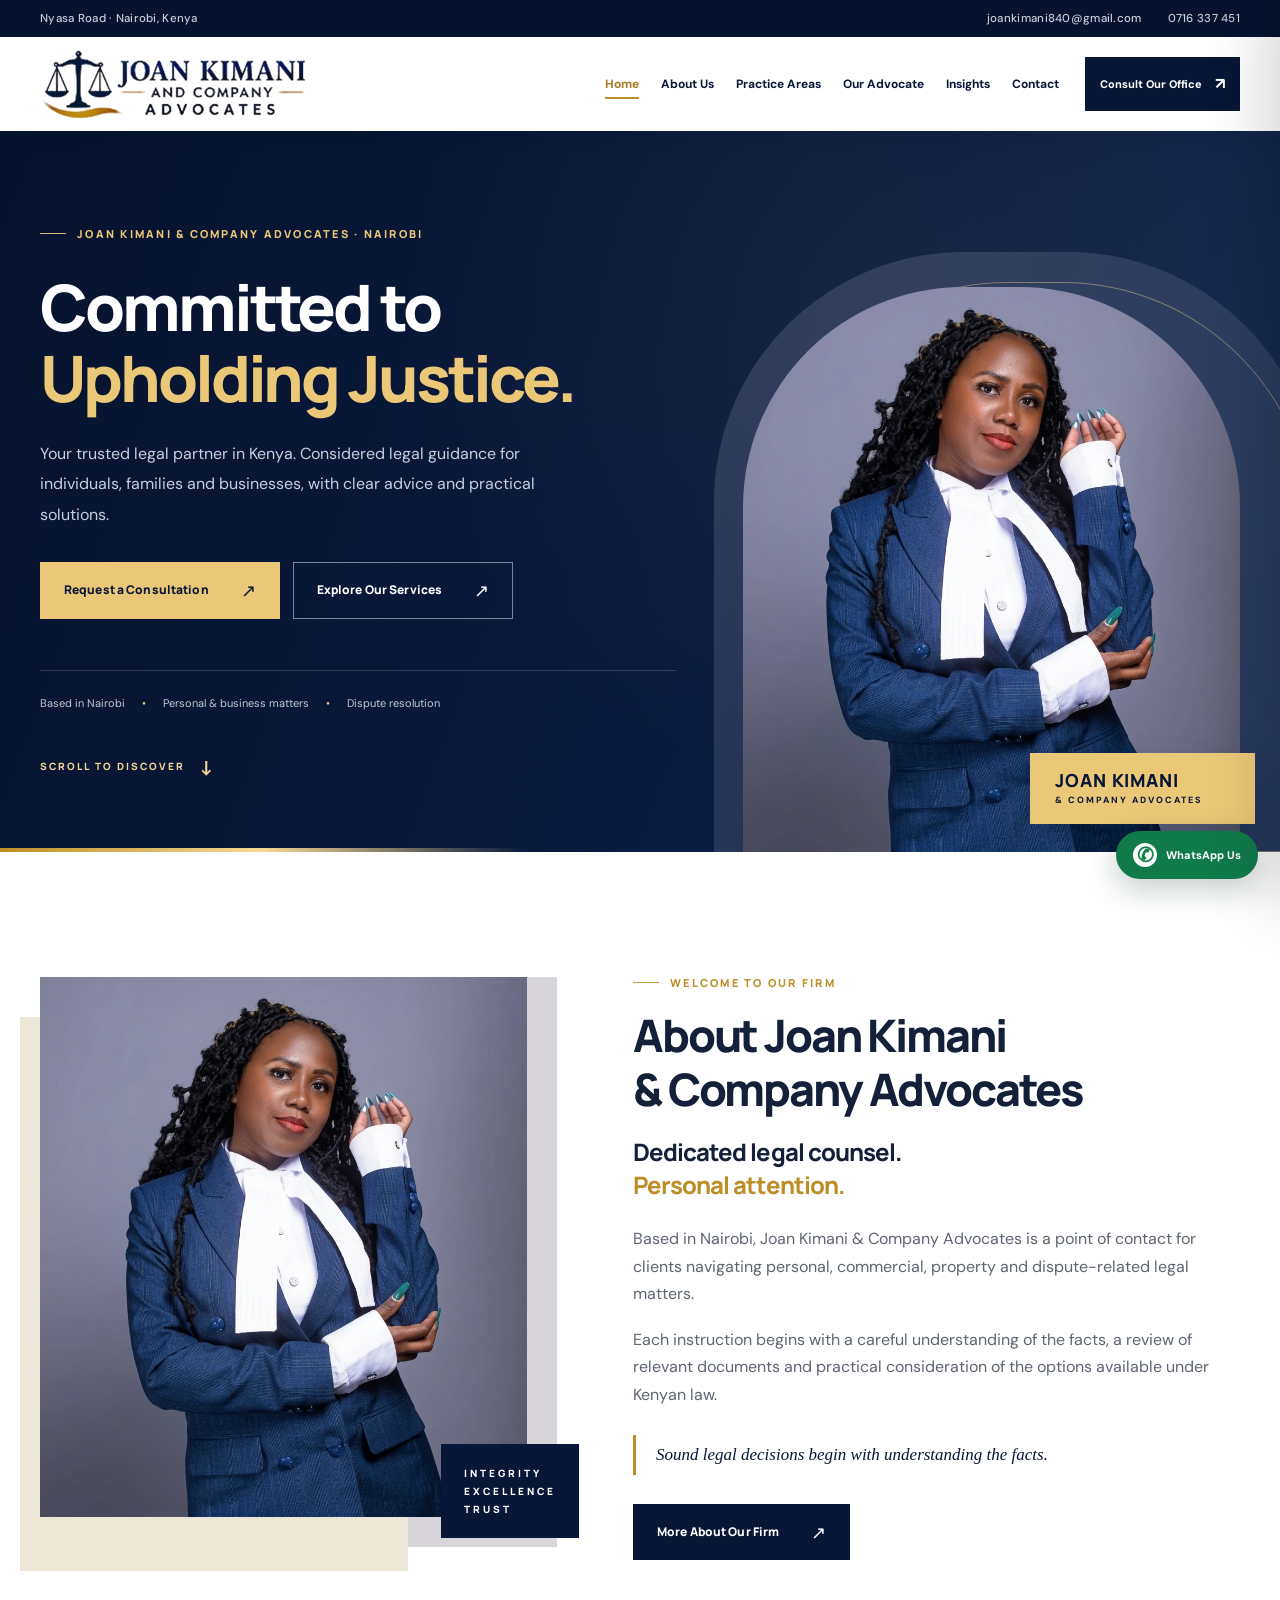
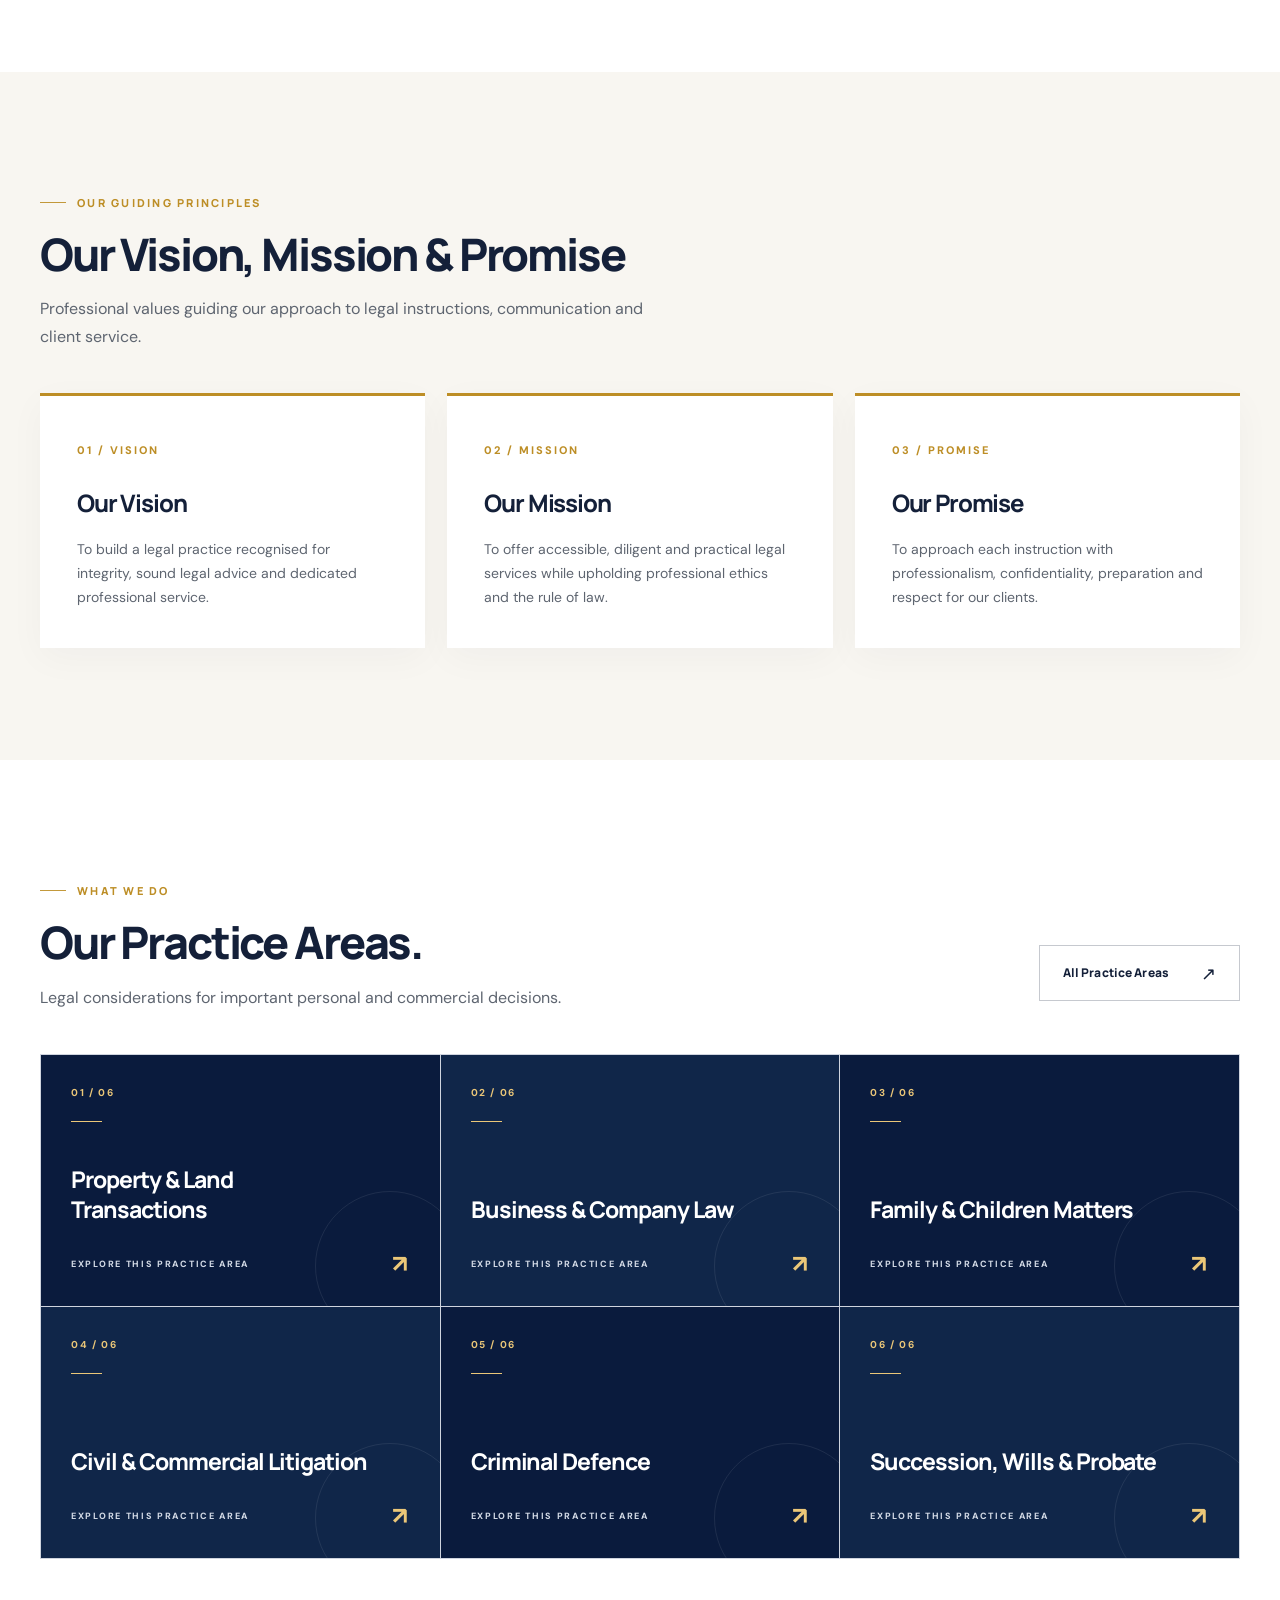
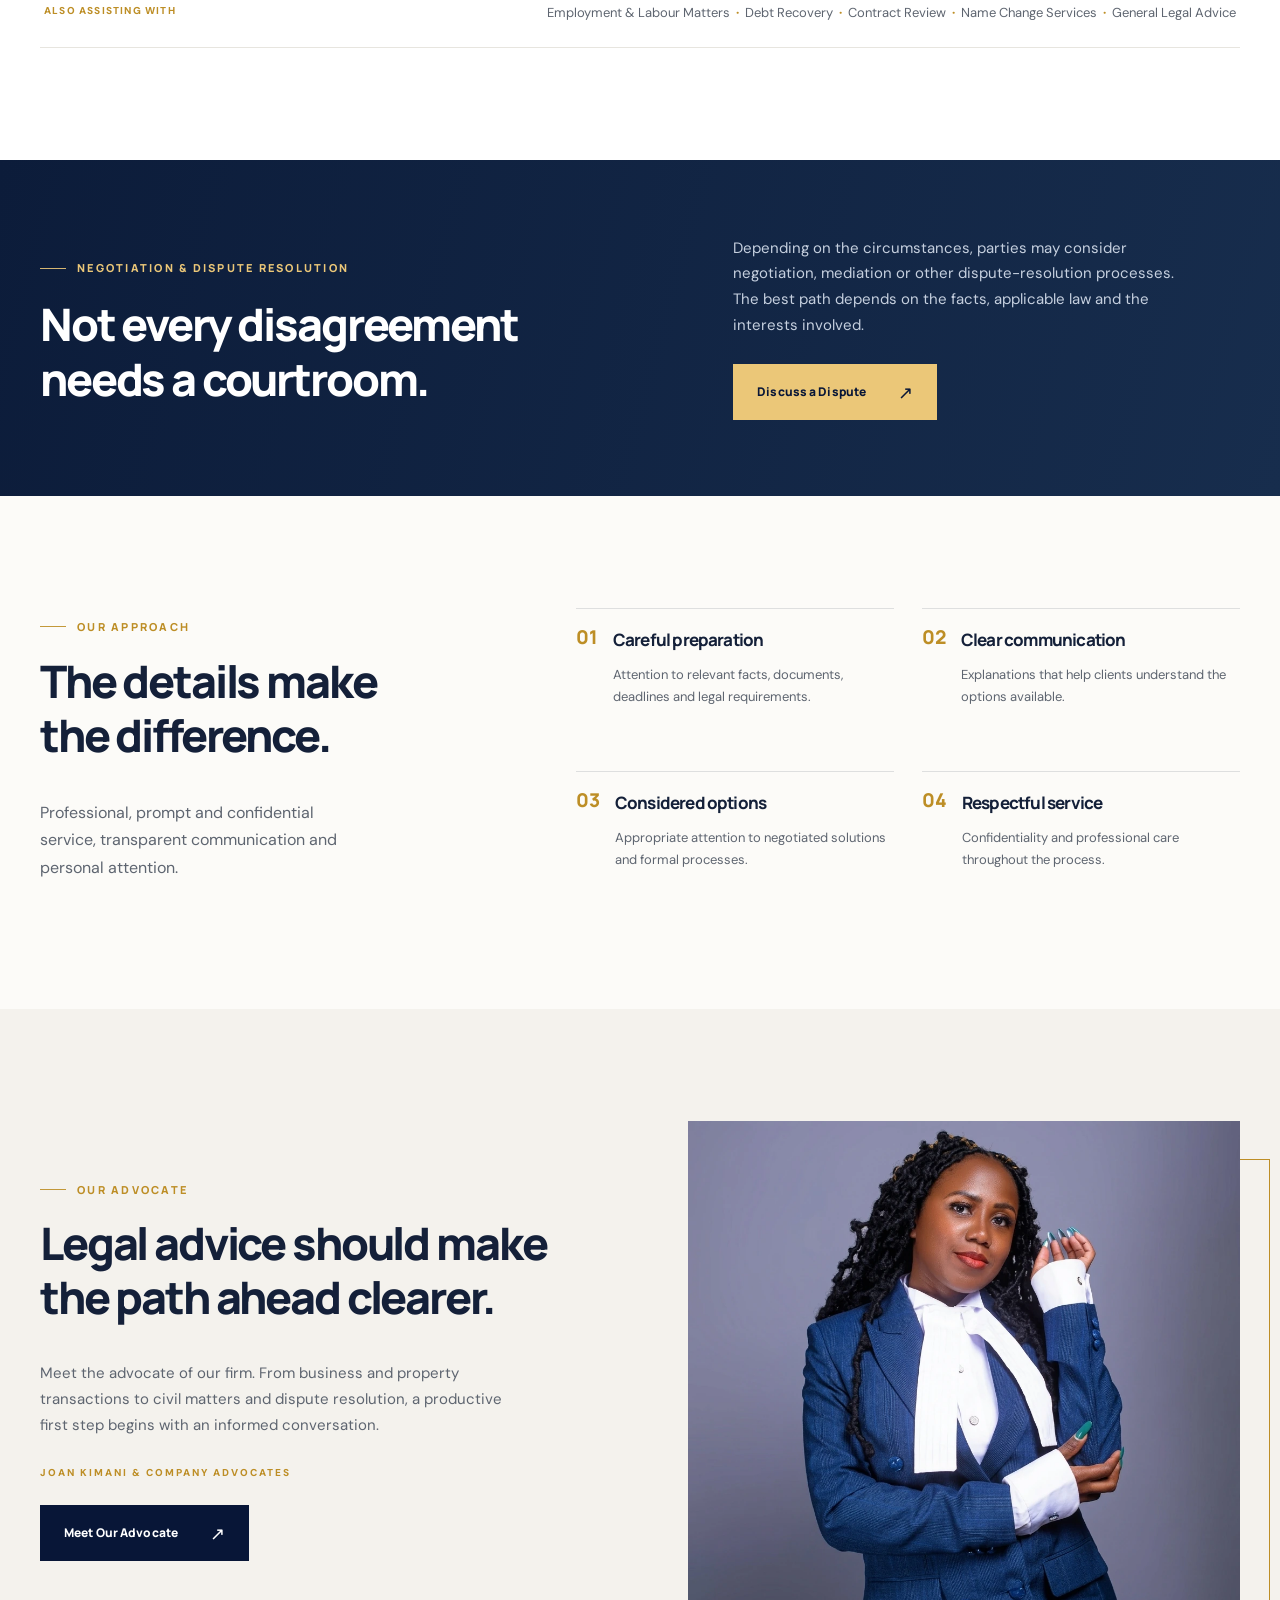
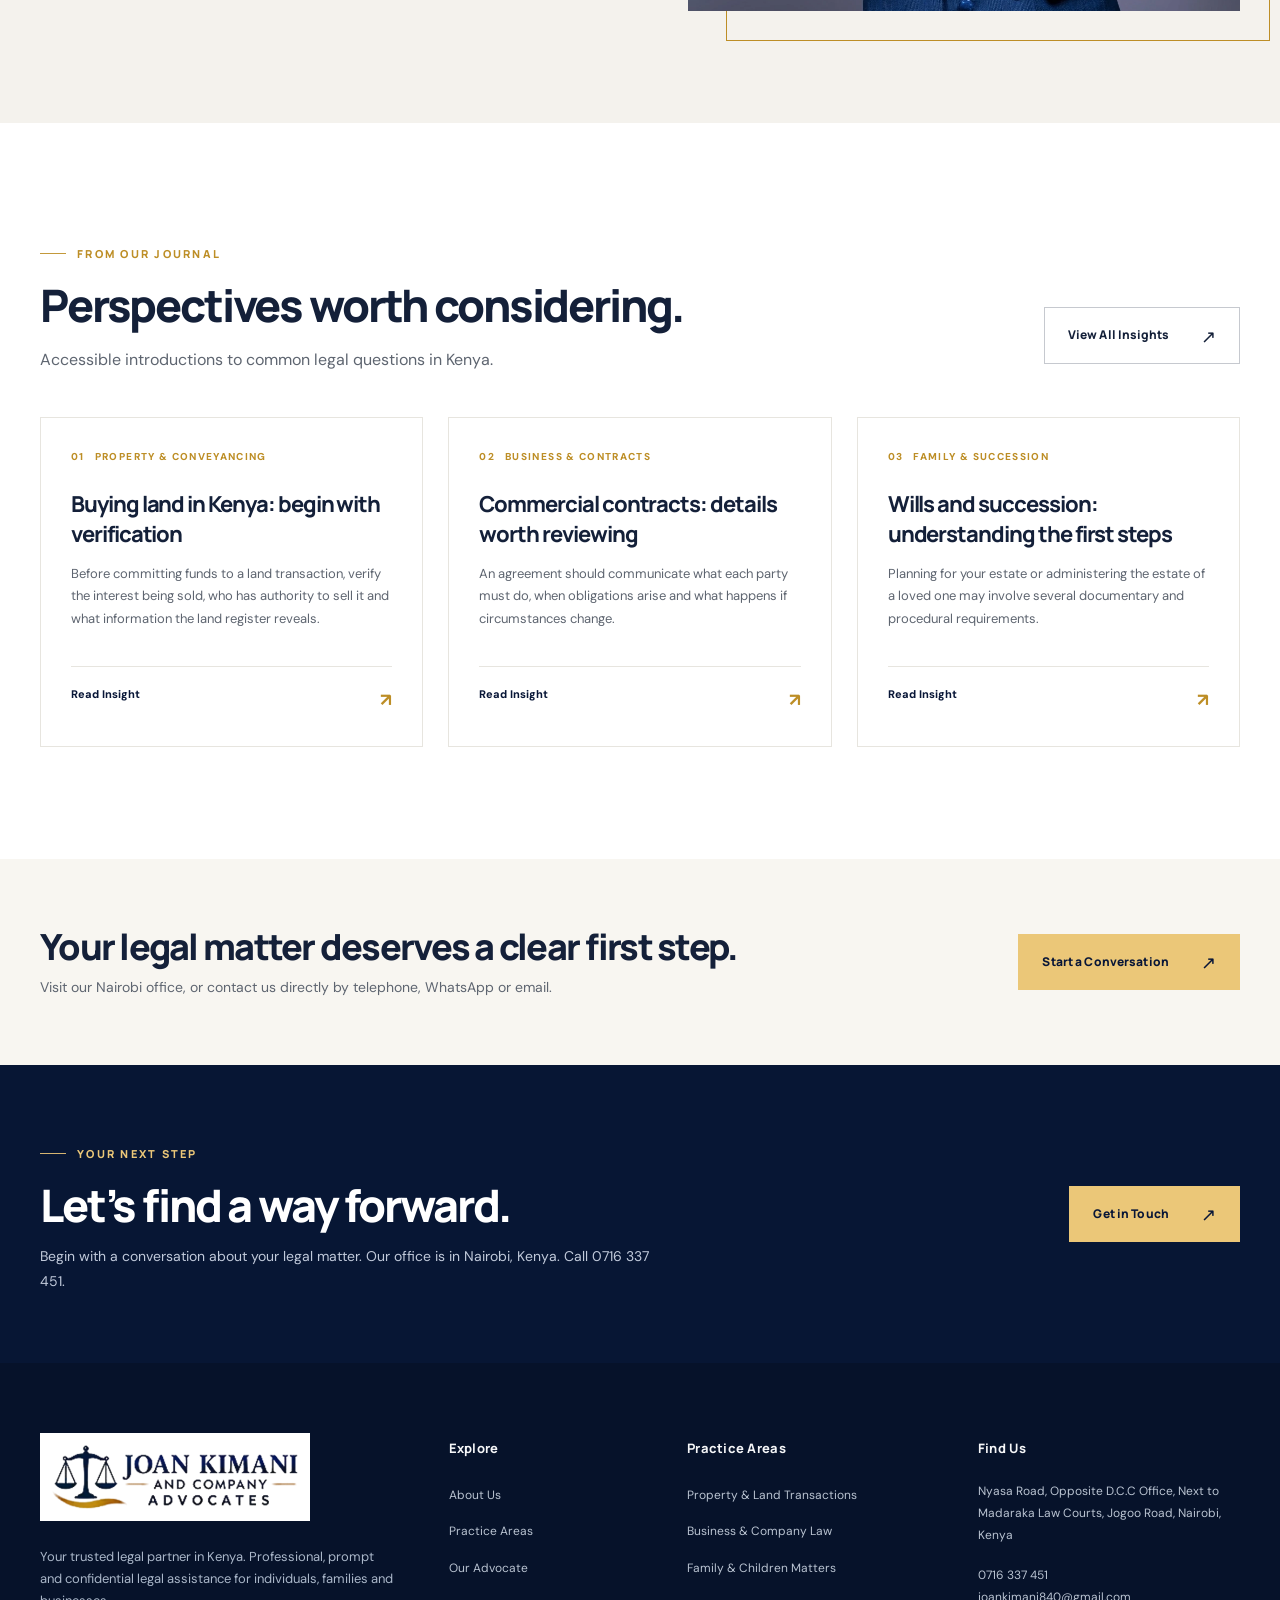
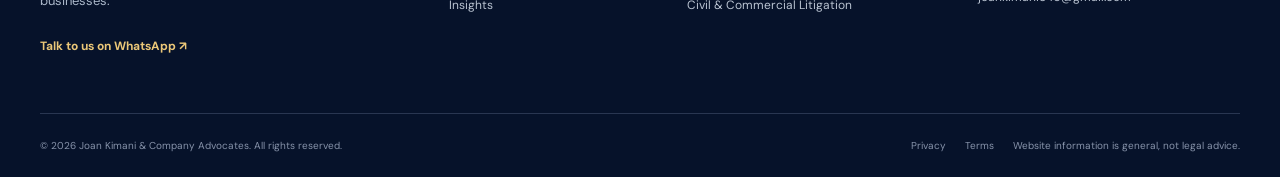
==== index.html @ 628d3c83 "Initial production deployment - Joan Kimani Advocates" ====
<!DOCTYPE html><html lang="en-KE"><head><meta charset="utf-8"><meta name="viewport" content="width=device-width,initial-scale=1"><meta name="theme-color" content="#081637"><meta name="color-scheme" content="light"><title>Joan Kimani &amp; Company Advocates | Law Firm in Nairobi, Kenya</title><meta name="description" content="Your trusted legal partner in Kenya. Property, business, family, litigation, criminal defence and succession legal services from Nairobi."><meta property="og:type" content="website"><meta property="og:title" content="Joan Kimani &amp; Company Advocates | Law Firm in Nairobi, Kenya"><meta property="og:description" content="Your trusted legal partner in Kenya. Property, business, family, litigation, criminal defence and succession legal services from Nairobi."><meta property="og:image" content="/assets/social-preview.jpg"><meta name="twitter:card" content="summary_large_image"><link rel="icon" type="image/png" href="/assets/favicon.png"><link rel="preconnect" href="https://fonts.googleapis.com"><link rel="preconnect" href="https://fonts.gstatic.com" crossorigin><link rel="stylesheet" href="/assets/site.css"><script src="/assets/site.js" defer></script><script type="application/ld+json">{"@context": "https://schema.org", "@type": "LegalService", "name": "Joan Kimani & Company Advocates", "image": "/assets/joan-kimani-logo.png", "telephone": "+254716337451", "email": "joankimani840@gmail.com", "address": {"@type": "PostalAddress", "streetAddress": "Nyasa Road, opposite D.C.C Office, next to Madaraka Law Courts, Jogoo Road", "addressLocality": "Nairobi", "addressCountry": "KE"}, "areaServed": "Kenya"}</script></head><body><a class="skip-link" href="#main-content">Skip to main content</a>
 <div class="utility-bar"><div class="container utility-inner"><span>Nyasa Road · Nairobi, Kenya</span><div class="utility-links"><a href="mailto:joankimani840@gmail.com">joankimani840@gmail.com</a><a href="tel:+254716337451">0716 337 451</a></div></div></div>
 <header class="site-header" id="site-header"><div class="container nav-wrap"><a href="/" class="brand" aria-label="Joan Kimani and Company Advocates home"><img src="/assets/joan-kimani-logo.png" alt="Joan Kimani and Company Advocates logo" width="340" height="90"></a><nav class="desktop-nav" aria-label="Main navigation"><a class="nav-link active" href="/" aria-current="page">Home</a><a class="nav-link " href="/about/" >About Us</a><a class="nav-link " href="/practice-areas/" >Practice Areas</a><a class="nav-link " href="/managing-partner/" >Our Advocate</a><a class="nav-link " href="/insights/" >Insights</a><a class="nav-link " href="/contact/" >Contact</a></nav><div class="header-actions"><a class="header-consult" href="/contact/">Consult Our Office <span aria-hidden="true">↗</span></a><button type="button" class="menu-trigger" aria-label="Open navigation menu" aria-expanded="false" aria-controls="mobile-panel" data-mobile-open><span></span><span></span><span></span></button></div></div></header>
 <div id="mobile-backdrop" class="menu-backdrop" aria-hidden="true"></div><div id="mobile-panel" class="mobile-panel" aria-label="Mobile navigation" aria-hidden="true" inert><div class="mobile-top"><strong>JOAN KIMANI & COMPANY</strong><button type="button" data-mobile-close aria-label="Close navigation menu">×</button></div><nav aria-label="Mobile links"><a href="/" class="mobile-nav-link">Home<span aria-hidden="true">↗</span></a><a href="/about/" class="mobile-nav-link">About Us<span aria-hidden="true">↗</span></a><a href="/practice-areas/" class="mobile-nav-link">Practice Areas<span aria-hidden="true">↗</span></a><a href="/managing-partner/" class="mobile-nav-link">Our Advocate<span aria-hidden="true">↗</span></a><a href="/insights/" class="mobile-nav-link">Insights<span aria-hidden="true">↗</span></a><a href="/contact/" class="mobile-nav-link">Contact<span aria-hidden="true">↗</span></a></nav><a class="btn btn-gold mobile-cta" href="/contact/"><span>Request a Consultation</span><span aria-hidden="true" class="btn-arrow">↗</span></a><div class="mobile-contact"><a href="tel:+254716337451">0716 337 451</a><a href="mailto:joankimani840@gmail.com">joankimani840@gmail.com</a></div></div><main id="main-content"><section class="hero-home"><div class="container hero-grid"><div class="hero-copy"><span class="eyebrow eyebrow-light">JOAN KIMANI & COMPANY ADVOCATES · NAIROBI</span><h1>Committed to<br><em>Upholding Justice.</em></h1><p>Your trusted legal partner in Kenya. Considered legal guidance for individuals, families and businesses, with clear advice and practical solutions.</p><div class="hero-buttons"><a class="btn btn-gold " href="/contact/"><span>Request a Consultation</span><span aria-hidden="true" class="btn-arrow">↗</span></a><a class="btn btn-light-outline " href="/practice-areas/"><span>Explore Our Services</span><span aria-hidden="true" class="btn-arrow">↗</span></a></div><div class="hero-trust"><span>Based in Nairobi</span><span>Personal & business matters</span><span>Dispute resolution</span></div><a class="scroll-cue" href="#welcome">SCROLL TO DISCOVER <span aria-hidden="true">↓</span></a></div><div class="hero-visual"><div class="hero-photo-ring"></div><img src="/assets/advocate-joan-kimani.webp" width="1024" height="1024" alt="Portrait of the advocate of Joan Kimani and Company Advocates" fetchpriority="high"><div class="hero-photo-caption"><span>JOAN KIMANI</span><small>& COMPANY ADVOCATES</small></div></div></div><div class="hero-bottom-accent"></div></section>
 <section id="welcome" class="section section-about"><div class="container about-grid"><div class="about-art"><img src="/assets/advocate-joan-kimani.webp" loading="lazy" alt="Advocate portrait in formal court attire" width="1024" height="1024"><div class="about-art-caption"><span>INTEGRITY</span><span>EXCELLENCE</span><span>TRUST</span></div></div><div class="about-text"><span class="eyebrow">WELCOME TO OUR FIRM</span><h2>About Joan Kimani<br>& Company Advocates</h2><h3>Dedicated legal counsel.<br><span>Personal attention.</span></h3><p>Based in Nairobi, Joan Kimani & Company Advocates is a point of contact for clients navigating personal, commercial, property and dispute-related legal matters.</p><p>Each instruction begins with a careful understanding of the facts, a review of relevant documents and practical consideration of the options available under Kenyan law.</p><blockquote>Sound legal decisions begin with understanding the facts.</blockquote><a class="btn btn-dark " href="/about/"><span>More About Our Firm</span><span aria-hidden="true" class="btn-arrow">↗</span></a></div></div></section>
 <section class="section section-principles"><div class="container"><div class="section-head"><div><span class="eyebrow">OUR GUIDING PRINCIPLES</span><h2>Our Vision, Mission & Promise</h2><p>Professional values guiding our approach to legal instructions, communication and client service.</p></div></div><div class="principle-grid"><article><span>01 / VISION</span><h3>Our Vision</h3><p>To build a legal practice recognised for integrity, sound legal advice and dedicated professional service.</p></article><article><span>02 / MISSION</span><h3>Our Mission</h3><p>To offer accessible, diligent and practical legal services while upholding professional ethics and the rule of law.</p></article><article><span>03 / PROMISE</span><h3>Our Promise</h3><p>To approach each instruction with professionalism, confidentiality, preparation and respect for our clients.</p></article></div></div></section>
 <section class="section section-practices"><div class="container"><div class="section-head"><div><span class="eyebrow">WHAT WE DO</span><h2>Our Practice Areas.</h2><p>Legal considerations for important personal and commercial decisions.</p></div><a class="btn btn-outline " href="/practice-areas/"><span>All Practice Areas</span><span aria-hidden="true" class="btn-arrow">↗</span></a></div><div class="practice-grid"><a href="/practice-areas/#property" class="practice-tile"><span class="tile-number">01 / 06</span><span class="tile-line"></span><h3>Property &amp; Land Transactions</h3><span class="tile-foot">EXPLORE THIS PRACTICE AREA <span aria-hidden="true">↗</span></span></a><a href="/practice-areas/#business" class="practice-tile"><span class="tile-number">02 / 06</span><span class="tile-line"></span><h3>Business &amp; Company Law</h3><span class="tile-foot">EXPLORE THIS PRACTICE AREA <span aria-hidden="true">↗</span></span></a><a href="/practice-areas/#family" class="practice-tile"><span class="tile-number">03 / 06</span><span class="tile-line"></span><h3>Family &amp; Children Matters</h3><span class="tile-foot">EXPLORE THIS PRACTICE AREA <span aria-hidden="true">↗</span></span></a><a href="/practice-areas/#litigation" class="practice-tile"><span class="tile-number">04 / 06</span><span class="tile-line"></span><h3>Civil &amp; Commercial Litigation</h3><span class="tile-foot">EXPLORE THIS PRACTICE AREA <span aria-hidden="true">↗</span></span></a><a href="/practice-areas/#criminal" class="practice-tile"><span class="tile-number">05 / 06</span><span class="tile-line"></span><h3>Criminal Defence</h3><span class="tile-foot">EXPLORE THIS PRACTICE AREA <span aria-hidden="true">↗</span></span></a><a href="/practice-areas/#succession" class="practice-tile"><span class="tile-number">06 / 06</span><span class="tile-line"></span><h3>Succession, Wills &amp; Probate</h3><span class="tile-foot">EXPLORE THIS PRACTICE AREA <span aria-hidden="true">↗</span></span></a></div><div class="more-practices"><span>ALSO ASSISTING WITH</span><p>Employment & Labour Matters <b>·</b> Debt Recovery <b>·</b> Contract Review <b>·</b> Name Change Services <b>·</b> General Legal Advice</p></div></div></section>
 <section class="negotiation-section"><div class="container negotiation-wrap"><div><span class="eyebrow eyebrow-light">NEGOTIATION & DISPUTE RESOLUTION</span><h2>Not every disagreement<br>needs a courtroom.</h2></div><div><p>Depending on the circumstances, parties may consider negotiation, mediation or other dispute-resolution processes. The best path depends on the facts, applicable law and the interests involved.</p><a class="btn btn-gold " href="/contact/?area=Civil%20%26%20Commercial%20Litigation"><span>Discuss a Dispute</span><span aria-hidden="true" class="btn-arrow">↗</span></a></div></div></section>
 <section class="section approach-section"><div class="container approach-grid"><div><span class="eyebrow">OUR APPROACH</span><h2>The details make<br>the difference.</h2><p>Professional, prompt and confidential service, transparent communication and personal attention.</p></div><div class="approach-list"><article class="approach-item"><div class="approach-num">01</div><div><h3>Careful preparation</h3><p>Attention to relevant facts, documents, deadlines and legal requirements.</p></div></article><article class="approach-item"><div class="approach-num">02</div><div><h3>Clear communication</h3><p>Explanations that help clients understand the options available.</p></div></article><article class="approach-item"><div class="approach-num">03</div><div><h3>Considered options</h3><p>Appropriate attention to negotiated solutions and formal processes.</p></div></article><article class="approach-item"><div class="approach-num">04</div><div><h3>Respectful service</h3><p>Confidentiality and professional care throughout the process.</p></div></article></div></div></section>
 <section class="section advocate-feature"><div class="container advocate-feature-grid"><div class="advocate-feature-content"><span class="eyebrow">OUR ADVOCATE</span><h2>Legal advice should make the path ahead clearer.</h2><p>Meet the advocate of our firm. From business and property transactions to civil matters and dispute resolution, a productive first step begins with an informed conversation.</p><span class="advocate-name">JOAN KIMANI & COMPANY ADVOCATES</span><a class="btn btn-dark " href="/managing-partner/"><span>Meet Our Advocate</span><span aria-hidden="true" class="btn-arrow">↗</span></a></div><div class="advocate-feature-photo"><img src="/assets/advocate-joan-kimani.webp" loading="lazy" width="1024" height="1024" alt="Portrait of an advocate at Joan Kimani and Company Advocates"></div></div></section>
 <section class="section insight-preview"><div class="container"><div class="section-head"><div><span class="eyebrow">FROM OUR JOURNAL</span><h2>Perspectives worth considering.</h2><p>Accessible introductions to common legal questions in Kenya.</p></div><a class="btn btn-outline " href="/insights/"><span>View All Insights</span><span aria-hidden="true" class="btn-arrow">↗</span></a></div><div class="insight-grid"><a class="insight-card" href="/insights/#article-1"><span class="small-caps">01 &nbsp; PROPERTY & CONVEYANCING</span><h3>Buying land in Kenya: begin with verification</h3><p>Before committing funds to a land transaction, verify the interest being sold, who has authority to sell it and what information the land register reveals.</p><span class="read-more">Read Insight <span>↗</span></span></a><a class="insight-card" href="/insights/#article-2"><span class="small-caps">02 &nbsp; BUSINESS & CONTRACTS</span><h3>Commercial contracts: details worth reviewing</h3><p>An agreement should communicate what each party must do, when obligations arise and what happens if circumstances change.</p><span class="read-more">Read Insight <span>↗</span></span></a><a class="insight-card" href="/insights/#article-3"><span class="small-caps">03 &nbsp; FAMILY & SUCCESSION</span><h3>Wills and succession: understanding the first steps</h3><p>Planning for your estate or administering the estate of a loved one may involve several documentary and procedural requirements.</p><span class="read-more">Read Insight <span>↗</span></span></a></div></div></section>
 <section class="closing-strip"><div class="container closing-content"><div><h2>Your legal matter deserves a clear first step.</h2><p>Visit our Nairobi office, or contact us directly by telephone, WhatsApp or email.</p></div><a class="btn btn-gold " href="/contact/"><span>Start a Conversation</span><span aria-hidden="true" class="btn-arrow">↗</span></a></div></section></main><section class="prefooter"><div class="container prefooter-wrap"><div><span class="eyebrow eyebrow-light">YOUR NEXT STEP</span><h2>Let’s find a way forward.</h2><p>Begin with a conversation about your legal matter. Our office is in Nairobi, Kenya. Call 0716 337 451.</p></div><a class="btn btn-gold " href="/contact/"><span>Get in Touch</span><span aria-hidden="true" class="btn-arrow">↗</span></a></div></section>
 <footer class="site-footer"><div class="container"><div class="footer-main"><div class="footer-about"><a href="/" class="footer-brand" aria-label="Go to homepage"><img src="/assets/joan-kimani-logo.png" width="270" height="74" alt="Joan Kimani and Company Advocates"></a><p>Your trusted legal partner in Kenya. Professional, prompt and confidential legal assistance for individuals, families and businesses.</p><a class="footer-whatsapp" href="https://wa.me/254716337451?text=Hello%20Joan%20Kimani%20%26%20Company%20Advocates%2C%20I%20would%20like%20to%20enquire%20about%20legal%20services." target="_blank" rel="noopener noreferrer">Talk to us on WhatsApp ↗</a></div><div><h3>Explore</h3><ul><li><a href="/about/">About Us</a></li><li><a href="/practice-areas/">Practice Areas</a></li><li><a href="/managing-partner/">Our Advocate</a></li><li><a href="/insights/">Insights</a></li></ul></div><div><h3>Practice Areas</h3><ul><li><a href="/practice-areas/#property">Property &amp; Land Transactions</a></li><li><a href="/practice-areas/#business">Business &amp; Company Law</a></li><li><a href="/practice-areas/#family">Family &amp; Children Matters</a></li><li><a href="/practice-areas/#litigation">Civil &amp; Commercial Litigation</a></li></ul></div><div class="footer-find"><h3>Find Us</h3><address>Nyasa Road, Opposite D.C.C Office, Next to Madaraka Law Courts, Jogoo Road, Nairobi, Kenya</address><a href="tel:+254716337451">0716 337 451</a><a href="mailto:joankimani840@gmail.com">joankimani840@gmail.com</a></div></div><div class="footer-bottom"><p>© 2026 Joan Kimani &amp; Company Advocates. All rights reserved.</p><div><a href="/privacy/">Privacy</a><a href="/terms/">Terms</a><span>Website information is general, not legal advice.</span></div></div></div></footer>
 <a class="floating-wa" href="https://wa.me/254716337451?text=Hello%20Joan%20Kimani%20%26%20Company%20Advocates%2C%20I%20would%20like%20to%20enquire%20about%20legal%20services." target="_blank" rel="noopener noreferrer" aria-label="WhatsApp Joan Kimani and Company Advocates"><span class="whatsapp-mark" aria-hidden="true">✆</span><span>WhatsApp Us</span></a></body></html>
---- assets/site.css ----
@import url('https://fonts.googleapis.com/css2?family=DM+Sans:wght@400;500;600;700&family=Manrope:wght@400;500;600;700;800&display=swap');
:root{--navy:#081637;--navy2:#0d2343;--blue:#091969;--royal:#1726a2;--gold:#bd8e26;--gold-light:#ebc778;--gold-tint:#f4e9c9;--ink:#142039;--body:#5e6570;--muted:#7d8799;--cream:#f8f6f1;--off:#fcfbf8;--line:#e7e5df;--white:#fff;--serif:'Manrope',Arial,sans-serif;--sans:'DM Sans',Arial,sans-serif;--display:'Manrope',Arial,sans-serif;--shadow:0 25px 80px rgba(9,21,54,.09)}
*,*:before,*:after{box-sizing:border-box}html{scroll-behavior:smooth;scroll-padding-top:110px}body{margin:0;font-family:var(--sans);color:var(--ink);background:#fff;line-height:1.72;-webkit-font-smoothing:antialiased}body.nav-open{overflow:hidden}img{max-width:100%;display:block}a{color:inherit;text-decoration:none}button,input,select,textarea{font:inherit}button{cursor:pointer}a,button,input,textarea,select{-webkit-tap-highlight-color:transparent}::selection{background:#e9c777;color:#091637}:focus-visible{outline:3px solid #d7a43d;outline-offset:4px}.container{width:min(calc(100% - 72px),1200px);margin-inline:auto}.wide-container{width:min(calc(100% - 72px),1340px);margin-inline:auto}.skip-link{position:absolute;top:-80px;left:12px;z-index:9999;background:var(--navy);padding:12px 20px;color:#fff}.skip-link:focus{top:12px}.eyebrow{display:inline-flex;align-items:center;gap:11px;color:var(--gold);font-family:var(--display);font-size:11px;font-weight:800;letter-spacing:2.25px;text-transform:uppercase;line-height:1.6}.eyebrow:before{content:"";width:26px;height:1px;background:currentColor;opacity:.9}.eyebrow-light{color:var(--gold-light)}h1,h2,h3,h4,p{margin-top:0}h1,h2,h3{font-family:var(--display);letter-spacing:-.048em}h1{font-weight:800;line-height:1.12}h2{font-size:clamp(32px,3.5vw,51px);font-weight:800;line-height:1.2}h3{font-weight:750}p{color:var(--body)}.section{padding:112px 0}.btn{display:inline-flex;align-items:center;justify-content:space-between;gap:32px;padding:17px 23px;min-height:53px;font-size:12px;font-family:var(--display);font-weight:800;letter-spacing:.01em;border:1px solid transparent;transition:background .2s,color .2s,border-color .2s,transform .2s;white-space:nowrap}.btn:hover{transform:translateY(-2px)}.btn-arrow{font-size:18px;font-weight:500;line-height:1}.btn-dark{background:var(--navy);color:#fff}.btn-dark:hover{background:var(--blue)}.btn-gold{background:var(--gold-light);color:var(--navy)}.btn-gold:hover{background:#f8dc9b}.btn-outline{border-color:#c6c9cf;background:transparent;color:var(--ink)}.btn-outline:hover{background:var(--navy);color:#fff;border-color:var(--navy)}.btn-light-outline{border-color:#7e8598;color:white;background:transparent}.btn-light-outline:hover{border-color:var(--gold-light);background:rgba(255,255,255,.08)}.section-head{display:flex;align-items:end;justify-content:space-between;gap:35px;margin-bottom:43px}.section-head h2{margin:15px 0 15px}.section-head p{max-width:625px;font-size:16px;margin-bottom:0}.section-head .btn{margin-bottom:10px}
/* The reference website's fine navy top bar and cream/white main navigation */
.utility-bar{background:#07132e;color:#c7ccd6;font-size:11.5px;font-weight:500;letter-spacing:.025em}.utility-inner{display:flex;align-items:center;justify-content:space-between;gap:20px;min-height:37px}.utility-links{display:flex;gap:26px;align-items:center}.utility-links a:hover{color:var(--gold-light)}.site-header{position:sticky;top:0;z-index:100;background:#fff;box-shadow:0 2px 18px rgba(12,21,40,.075)}.nav-wrap{min-height:94px;display:flex;align-items:center;justify-content:space-between;gap:26px}.brand{width:268px;flex:0 0 268px;display:flex;align-items:center}.brand img{width:100%;height:auto;max-height:77px;object-fit:contain}.desktop-nav{display:flex;align-items:center;gap:22px;margin-left:auto}.nav-link{color:var(--navy);font-size:12px;font-weight:700;line-height:1.5;white-space:nowrap;position:relative;padding:8px 0}.nav-link:after{content:"";position:absolute;left:0;right:100%;height:2px;bottom:2px;background:var(--gold);transition:right .2s}.nav-link:hover:after,.nav-link.active:after{right:0}.nav-link.active{color:#a77b24}.header-actions{display:flex;align-items:center}.header-consult{background:var(--navy);color:white;display:flex;gap:13px;align-items:center;padding:13px 15px;font-size:11px;font-weight:800;white-space:nowrap;transition:background .2s}.header-consult:hover{background:var(--blue)}.header-consult span{font-size:16px}.menu-trigger{display:none;background:none;border:0;padding:12px;flex-direction:column;justify-content:center;gap:5px;width:46px;height:46px}.menu-trigger span{width:23px;height:2px;background:var(--navy);display:block}.menu-backdrop{position:fixed;inset:0;background:rgba(0,0,0,.56);z-index:180;opacity:0;visibility:hidden;transition:opacity .25s,visibility .25s}.menu-backdrop.visible{opacity:1;visibility:visible}.mobile-panel{position:fixed;z-index:190;right:0;top:0;bottom:0;width:min(380px,88vw);background:#fff;transform:translateX(102%);transition:transform .28s ease;padding:29px 29px 34px;overflow-y:auto;box-shadow:-20px 0 60px rgba(0,0,0,.18)}.mobile-panel.open{transform:translateX(0)}.mobile-top{display:flex;justify-content:space-between;align-items:start;gap:14px;font-size:12px;line-height:1.6;letter-spacing:.07em;color:var(--navy);margin-bottom:28px}.mobile-top button{font-size:31px;border:0;background:none;line-height:1;padding:0 5px}.mobile-panel nav{display:flex;flex-direction:column}.mobile-nav-link{padding:12px 3px;border-bottom:1px solid var(--line);font:700 20px/1.5 var(--display);display:flex;justify-content:space-between;gap:20px}.mobile-nav-link span{color:var(--gold)}.mobile-cta{width:100%;margin-top:25px}.mobile-contact{display:flex;flex-direction:column;gap:5px;font-size:13px;margin-top:30px;overflow-wrap:anywhere}
/* HOME HERO */
.hero-home{position:relative;background:linear-gradient(110deg,#07132d 0%,#0a1b41 62%,#172c54 100%);color:white;overflow:hidden}.hero-home:before{content:"";position:absolute;inset:0;pointer-events:none;background:radial-gradient(circle at 70% 25%,rgba(230,194,119,.06),transparent 48%)}.hero-grid{display:grid;grid-template-columns:53% 47%;align-items:center;min-height:690px;gap:0;position:relative}.hero-copy{position:relative;z-index:2;padding:84px 0 68px}.hero-copy h1{font-size:clamp(48px,5.0vw,77px);max-width:700px;margin:28px -45px 25px 0}.hero-copy h1 em{font-style:normal;color:var(--gold-light)}.hero-copy>p{font-size:16px;line-height:1.9;color:#c7cfdf;max-width:555px;margin-bottom:32px}.hero-buttons{display:flex;gap:13px;flex-wrap:wrap}.hero-trust{display:flex;gap:17px;flex-wrap:wrap;margin-top:51px;padding-top:23px;border-top:1px solid rgba(255,255,255,.16);color:#c1c9d9;font-size:11px}.hero-trust span:not(:last-child):after{content:"•";color:var(--gold-light);margin-left:17px}.scroll-cue{display:inline-flex;align-items:center;gap:14px;margin-top:37px;font-family:var(--display);font-size:10px;letter-spacing:2px;font-weight:800;color:#f2d494}.scroll-cue span{font-size:20px}.hero-visual{position:relative;height:600px;align-self:end;margin-left:24px;display:flex;align-items:flex-end;justify-content:flex-end}.hero-visual:before{content:"";position:absolute;inset:30px -75px 0 55px;border:1px solid rgba(221,188,112,.53);z-index:0;border-radius:45% 45% 0 0}.hero-photo-ring{position:absolute;inset:0 -78px 0 14px;border-radius:250px 250px 0 0;background:linear-gradient(130deg,#a1a6bd,#636d8c);opacity:.22;z-index:0}.hero-visual img{position:relative;z-index:1;width:92%;height:565px;object-fit:cover;object-position:center 20%;border-radius:220px 220px 0 0;filter:saturate(.91)}.hero-photo-caption{position:absolute;z-index:3;right:-15px;bottom:28px;display:flex;flex-direction:column;align-items:flex-start;gap:1px;background:var(--gold-light);color:var(--navy);min-width:225px;padding:15px 25px;box-shadow:0 15px 35px #07132e33}.hero-photo-caption span{font:800 18px var(--display);letter-spacing:.05em}.hero-photo-caption small{font-size:9px;letter-spacing:2px;font-weight:700}.hero-bottom-accent{position:absolute;height:4px;background:linear-gradient(90deg,var(--gold),#f5d892,transparent);width:41%;left:0;bottom:0}
/* ABOUT */
.section-about{background:white}.about-grid{display:grid;grid-template-columns:minmax(0,46fr) minmax(0,54fr);align-items:center;gap:76px}.about-art{position:relative;max-height:585px;min-height:525px;background:#d9d6db;padding:0 30px 30px 0}.about-art img{height:540px;width:100%;object-fit:cover;object-position:center 14%;filter:saturate(.82)}.about-art:before{content:"";position:absolute;z-index:0;left:-20px;top:40px;bottom:-24px;width:75%;background:#ede7d7}.about-art img{position:relative;z-index:1}.about-art-caption{position:absolute;z-index:2;bottom:9px;right:-22px;background:var(--navy);color:white;padding:20px 23px;display:flex;flex-direction:column;letter-spacing:3px;font:800 10px/1.8 var(--display)}.about-text h2{margin:17px 0 19px}.about-text h3{font-size:24px;line-height:1.38;letter-spacing:-.04em}.about-text h3 span{color:var(--gold)}.about-text p{max-width:590px;margin-bottom:18px}.about-text blockquote{border-left:3px solid var(--gold);padding:5px 0 5px 20px;margin:27px 0 29px;color:var(--navy);font-size:17px;font-style:italic;font-family:Georgia,serif}
/* PRINCIPLES */
.section-principles{background:var(--cream)}.principle-grid{display:grid;grid-template-columns:repeat(3,1fr);gap:22px}.principle-grid article{padding:39px 37px;background:white;min-height:240px;box-shadow:0 10px 35px #08163709;border-top:3px solid var(--gold)}.principle-grid article>span,.values-grid article>span{color:var(--gold);font-size:11px;font-weight:800;letter-spacing:2px}.principle-grid h3{margin:19px 0 14px;font-size:24px}.principle-grid p{margin-bottom:0;font-size:14px}
/* PRACTICE TILES */
.section-practices{background:#fff}.practice-grid{display:grid;grid-template-columns:repeat(3,1fr);gap:1px;background:#cfd4de;border:1px solid #cfd4de}.practice-tile{min-height:251px;padding:29px 30px 30px;background:#0a1b3d;color:white;display:flex;flex-direction:column;position:relative;overflow:hidden;transition:background .2s,transform .2s}.practice-tile:nth-child(2),.practice-tile:nth-child(4),.practice-tile:nth-child(6){background:#102649}.practice-tile:hover{background:#193462;transform:translateY(-2px);z-index:1}.practice-tile:before{content:"";position:absolute;right:-25px;bottom:-35px;width:150px;height:150px;border:1px solid #ffffff15;border-radius:50%}.tile-number{color:var(--gold-light);font-size:10px;letter-spacing:1.6px;font-weight:700}.tile-line{width:31px;height:1px;background:var(--gold-light);margin:20px 0 14px}.practice-tile h3{font-size:23px;letter-spacing:-.045em;line-height:1.3;max-width:300px;margin:auto 0 27px}.tile-foot{color:#d2d9e5;font-size:9px;font-weight:800;letter-spacing:1.7px;display:flex;align-items:center;justify-content:space-between;gap:12px}.tile-foot span{color:var(--gold-light);font-size:24px;line-height:1}.more-practices{margin-top:21px;display:flex;align-items:start;justify-content:space-between;gap:22px;padding:22px 4px;border-bottom:1px solid var(--line)}.more-practices>span{flex:0 0 185px;font-size:10px;font-weight:800;letter-spacing:1.2px;color:var(--gold)}.more-practices p{font-size:13px;margin:0}.more-practices b{color:var(--gold);padding:0 3px}
/* MIDPAGE SECTIONS */
.negotiation-section{background:linear-gradient(105deg,#0c1c3a,#172d4d);padding:76px 0;position:relative;color:white}.negotiation-wrap{display:grid;grid-template-columns:1.2fr 1fr;align-items:center;gap:85px}.negotiation-wrap h2{margin:19px 0 0;line-height:1.23}.negotiation-wrap p{color:#c6d0df;font-size:15px;max-width:465px;margin-bottom:25px}.approach-section{background:var(--off)}.approach-grid{display:grid;grid-template-columns:minmax(0,42fr) minmax(0,58fr);gap:55px}.approach-grid h2{margin-top:18px}.approach-grid>div>p{max-width:330px}.approach-list{display:grid;grid-template-columns:repeat(2,1fr);gap:37px 28px}.approach-item{display:flex;align-items:start;gap:15px;padding-top:15px;border-top:1px solid #dedfdf}.approach-num{color:var(--gold);font:800 19px var(--display)}.approach-item h3{font-size:17px;margin:1px 0 9px}.approach-item p{font-size:13px;margin:0}.advocate-feature{background:#f4f2ed;overflow:hidden}.advocate-feature-grid{display:grid;grid-template-columns:1fr 1fr;gap:95px;align-items:center}.advocate-feature-content h2{max-width:620px;margin-top:18px}.advocate-feature-content p{font-size:15px;max-width:485px}.advocate-name{display:block;color:var(--gold);font-size:10px;letter-spacing:2px;font-weight:800;margin:25px 0 24px}.advocate-feature-photo{position:relative;height:490px}.advocate-feature-photo:after{content:"";position:absolute;z-index:0;inset:38px -30px -30px 38px;border:1px solid var(--gold)}.advocate-feature-photo img{position:relative;z-index:1;object-fit:cover;object-position:center 20%;width:100%;height:100%}.insight-preview{background:white}.insight-grid{display:grid;grid-template-columns:repeat(3,1fr);gap:25px}.insight-card{padding:30px;border:1px solid var(--line);min-height:330px;display:flex;flex-direction:column;transition:box-shadow .2s,transform .2s}.insight-card:hover{box-shadow:var(--shadow);transform:translateY(-3px)}.small-caps{font-size:10px;font-weight:800;color:var(--gold);letter-spacing:1.35px}.insight-card h3{font-size:22px;line-height:1.38;margin:24px 0 13px}.insight-card p{font-size:13px;display:-webkit-box;-webkit-line-clamp:3;-webkit-box-orient:vertical;overflow:hidden}.read-more{margin-top:auto;padding-top:18px;border-top:1px solid var(--line);font-size:11px;font-weight:800;display:flex;justify-content:space-between;color:var(--navy)}.read-more span{font-size:18px;color:var(--gold)}.closing-strip{background:var(--cream);padding:66px 0}.closing-content{display:flex;align-items:center;justify-content:space-between;gap:28px}.closing-content h2{font-size:clamp(24px,2.9vw,36px);margin-bottom:7px}.closing-content p{margin:0;font-size:14px}
/* INNER PAGE TOP */
.page-hero{background:linear-gradient(112deg,#07152f,#122b50);color:white;position:relative;overflow:hidden;padding:97px 0 105px}.page-hero:before{content:"";position:absolute;border:1px solid #ffffff0d;right:-200px;top:-260px;width:680px;height:680px;border-radius:50%}.page-hero:after{content:"";position:absolute;right:6%;bottom:-250px;width:450px;height:450px;border:1px solid rgba(208,176,103,.16);border-radius:50%}.page-hero .container{position:relative;z-index:1}.page-hero h1{font-size:clamp(43px,5vw,68px);max-width:880px;margin:20px 0 23px}.page-hero p{font-size:16px;max-width:740px;color:#cdd3df;line-height:1.9;margin:0}.hero-line{display:block;margin-top:41px;width:75px;height:3px;background:var(--gold-light)}
/* ABOUT PAGE */
.editorial-grid{display:grid;grid-template-columns:1.25fr .75fr;gap:100px;align-items:center}.editorial-copy h2{margin-top:17px}.editorial-copy p{max-width:625px}.editorial-copy .btn{margin-top:15px}.office-card{background:var(--cream);padding:47px 38px;border-left:4px solid var(--gold)}.office-card h3{font-size:31px;line-height:1.2;margin:24px 0 10px}.office-card address,.location-details address,.contact-point address{font-style:normal}.office-card address{margin:25px 0;font-size:15px}.office-card a{color:var(--gold);font-size:12px;font-weight:800}.values-section{background:var(--cream)}.values-grid{display:grid;grid-template-columns:repeat(3,1fr);gap:35px}.values-grid article{border-top:2px solid var(--gold);padding-top:22px}.values-grid h3{font-size:22px;margin:18px 0 9px}.values-grid p{font-size:14px}.about-bottom-grid{display:grid;grid-template-columns:1fr 1fr;align-items:center;gap:90px}.about-bottom-grid h2{margin:15px 0}.about-bottom-grid p{max-width:520px}.about-bottom-grid img{width:100%;max-width:505px;box-shadow:0 25px 58px #08163722;border-radius:4px}.about-bottom-grid .btn{margin-top:16px}
/* PRACTICE PAGE */
.practice-intro{padding-bottom:55px}.practice-intro .section-head{margin-bottom:0}.practice-row{padding:74px 0;background:#fff;scroll-margin-top:105px}.practice-row.row-alt{background:var(--cream)}.practice-row-grid{display:grid;grid-template-columns:1fr 1fr;align-items:center;gap:80px}.area-img{height:410px;background:linear-gradient(145deg,#0c1d3c,#2c4670);position:relative;overflow:hidden}.area-img img{width:100%;height:100%;object-fit:cover;filter:saturate(.8);opacity:.92}.area-img:after{content:"";position:absolute;inset:0;background:linear-gradient(0deg,rgba(8,22,55,.38),transparent 55%)}.img-counter{position:absolute;z-index:2;bottom:20px;left:23px;color:white;font-size:11px;font-weight:800;letter-spacing:2px}.area-copy h2{margin:18px 0 17px;font-size:clamp(30px,3.3vw,47px)}.area-copy h3{font-size:17px;color:var(--gold);letter-spacing:-.025em;margin-bottom:20px}.area-copy>p{font-size:14px;max-width:520px}.area-copy ul{list-style:none;padding:0;margin:22px 0 29px}.area-copy li{border-bottom:1px solid var(--line);padding:9px 0 9px 21px;font-size:13px;position:relative}.area-copy li:before{content:"•";position:absolute;left:0;color:var(--gold)}
/* ADVOCATE PROFILE */
.profile-grid{display:grid;grid-template-columns:minmax(0,49fr) minmax(0,51fr);gap:80px;align-items:center}.profile-photo{position:relative;background:#9d9cad;max-width:510px}.profile-photo img{width:100%;height:600px;object-fit:cover;object-position:center 18%}.profile-photo-label{position:absolute;left:0;bottom:0;right:0;background:rgba(8,22,55,.93);font-size:11px;letter-spacing:1.3px;padding:17px 20px;color:white;text-align:center;font-weight:800}.profile-description h2{margin:19px 0}.profile-description p{font-size:15px}.profile-note{margin:22px 0 27px;padding:13px 18px;background:var(--cream);border-left:3px solid var(--gold);font-size:12px;line-height:1.8;color:var(--body)}
/* INSIGHTS */
.article-list{max-width:980px}.full-article{display:grid;grid-template-columns:145px 1fr;gap:55px;padding:0 0 70px;margin-bottom:70px;border-bottom:1px solid var(--line);scroll-margin-top:135px}.full-article:last-of-type{margin-bottom:25px}.article-index{font-size:11px;font-weight:800;letter-spacing:2px;color:var(--gold);padding-top:12px}.full-article h2{margin:16px 0 21px;font-size:clamp(30px,3.7vw,45px)}.full-article p{font-size:15px}.full-article ul{margin:17px 0 20px;padding-left:20px;color:var(--body);font-size:14px}.full-article li{padding:4px 0}.full-article .btn{margin-top:12px}.disclaimer{font-size:12px;border-left:2px solid var(--gold);padding-left:20px}
/* CONTACT */
.contact-grid{display:grid;grid-template-columns:.84fr 1.16fr;gap:87px;align-items:start}.contact-info h2{margin:16px 0 20px}.contact-info>p{font-size:15px;margin-bottom:32px}.contact-point{border-top:1px solid var(--line);padding:19px 0;display:flex;flex-direction:column;gap:5px}.contact-point>span{font-size:10px;color:var(--gold);letter-spacing:1.7px;font-weight:800}.contact-point>a,.contact-point address{font-size:16px;font-weight:700;line-height:1.6;overflow-wrap:anywhere}.contact-info>.btn{margin-top:24px}.contact-form-card{padding:42px 40px;background:var(--cream);box-shadow:0 14px 50px #08163710}.contact-form-card h3{font-size:32px;margin:13px 0 6px}.contact-form-card>p{font-size:13px;margin-bottom:27px}.form-grid{display:grid;grid-template-columns:repeat(2,minmax(0,1fr));gap:19px}.field{display:flex;flex-direction:column;gap:8px}.field.full,.check-label.full{grid-column:1/-1}.field label{font-size:12px;font-weight:700;color:var(--ink)}.field label span{color:var(--gold)}.field input,.field select,.field textarea{width:100%;background:#fff;border:1px solid #dfdfde;border-radius:0;padding:12px 13px;font-size:13px;color:var(--ink);outline:0;transition:border-color .15s}.field input:focus,.field select:focus,.field textarea:focus{border-color:var(--gold);box-shadow:0 0 0 2px rgba(189,142,38,.12)}.field textarea{resize:vertical;min-height:130px}.field input::placeholder,.field textarea::placeholder{color:#959aa0}.honeypot{position:absolute;left:-99999px;width:1px;height:1px;overflow:hidden}.check-label{display:flex;gap:12px;align-items:flex-start;font-size:11.5px;color:var(--body);line-height:1.6;margin-top:1px}.check-label input{margin-top:4px;accent-color:var(--navy);width:16px;height:16px;flex:0 0 16px}.check-label a{color:var(--blue);text-decoration:underline}.submit-btn{width:100%;border:0;margin-top:24px}.form-assurance{font-size:11px;color:#737984;margin-top:13px;line-height:1.6;margin-bottom:0}.map-section{background:var(--cream)}.map-section h2{margin:17px 0 10px}.map-section>div>p{margin-bottom:30px}.location-panel{display:grid;grid-template-columns:1.45fr 1fr;background:white;min-height:360px;box-shadow:var(--shadow)}.location-visual{min-height:340px;background:linear-gradient(135deg,#dfe5e7,#cad9d3)}.location-visual iframe{display:block;border:0;width:100%;height:100%;min-height:360px;filter:saturate(.65)}.location-details{padding:42px}.location-details h3{font-size:24px;margin:18px 0}.location-details address{font-size:14px;margin-bottom:14px}.location-details p{font-size:11px;margin-bottom:24px}.location-details .btn{white-space:normal}
/* LEGAL PAGES */
.prose{max-width:800px}.prose h2{margin-bottom:25px}.prose h3{font-size:21px;margin:35px 0 10px}.prose p{font-size:15px}.prose a{color:var(--blue);text-decoration:underline}
/* FOOTER */
.prefooter{background:#071634;color:white;padding:70px 0}.prefooter-wrap{display:flex;align-items:center;justify-content:space-between;gap:30px}.prefooter h2{font-size:clamp(30px,3.5vw,50px);margin:15px 0 13px}.prefooter p{color:#c1cadb;margin:0;font-size:14px;max-width:635px}.site-footer{background:#06122a;color:#f5f6f8}.footer-main{display:grid;grid-template-columns:1.35fr .7fr .9fr 1fr;gap:55px;padding:70px 0 55px}.footer-brand{display:block;background:white;padding:10px 10px;max-width:270px}.footer-brand img{width:100%;height:auto;object-fit:contain}.footer-about p{color:#aab7c9;font-size:13px;max-width:355px;margin:25px 0 18px}.footer-whatsapp{display:inline-block;color:var(--gold-light);font-weight:700;font-size:12px}.site-footer h3{font-size:13px;letter-spacing:.02em;margin:4px 0 21px}.site-footer ul{list-style:none;margin:0;padding:0;display:grid;gap:9px}.site-footer li a,.footer-find a,.footer-find address{font-size:12px;line-height:1.85;color:#b9c3d1}.site-footer li a:hover,.footer-find a:hover{color:var(--gold-light)}.footer-find{overflow-wrap:anywhere}.footer-find address{font-style:normal;margin:0 0 17px}.footer-find a{display:block}.footer-bottom{display:flex;align-items:center;justify-content:space-between;gap:25px;padding:23px 0;border-top:1px solid #293651;color:#8793aa;font-size:10px}.footer-bottom p{font-size:10px;color:#8793aa;margin:0}.footer-bottom>div{display:flex;gap:19px;align-items:center;flex-wrap:wrap}.footer-bottom a:hover{color:white}.floating-wa{position:fixed;right:22px;bottom:21px;z-index:110;padding:12px 17px;background:#107a4b;color:white;border-radius:40px;display:flex;gap:9px;align-items:center;box-shadow:0 9px 32px #092c2340;font-size:11px;font-weight:800;transition:transform .2s,background .2s}.floating-wa:hover{background:#086b42;transform:translateY(-3px)}.whatsapp-mark{display:flex;width:24px;height:24px;background:white;border-radius:50%;color:#12824a;align-items:center;justify-content:center;font-size:20px;line-height:1}
@media(max-width:1150px){.nav-wrap{gap:16px}.brand{width:230px;flex-basis:230px}.desktop-nav{gap:15px}.nav-link{font-size:11px}.header-consult{font-size:10px;padding:12px}.hero-copy h1{font-size:62px}.about-grid{gap:48px}.practice-row-grid{gap:52px}.profile-grid{gap:55px}.footer-main{gap:30px}}
@media(max-width:990px){.container{width:min(calc(100% - 48px),1200px)}.utility-bar{font-size:10px}.nav-wrap{min-height:82px}.brand{width:257px;flex-basis:257px}.desktop-nav,.header-consult{display:none}.menu-trigger{display:flex}.section{padding:83px 0}.hero-grid{grid-template-columns:54% 46%;min-height:620px}.hero-copy{padding:75px 0}.hero-copy h1{font-size:clamp(45px,5.9vw,65px)}.hero-copy>p{font-size:14px}.hero-visual{height:530px;margin-left:0}.hero-visual img{height:505px;width:100%}.hero-visual:before{inset:20px -20px 0 25px}.hero-photo-ring{inset:0 -20px 0 0}.hero-trust{gap:12px}.hero-trust span:not(:last-child):after{margin-left:12px}.about-grid{gap:45px}.about-art,.about-art img{height:440px;min-height:440px}.about-art-caption{right:-7px}.section-head h2{font-size:38px}.practice-tile{padding:23px;min-height:228px}.practice-tile h3{font-size:20px}.negotiation-wrap{gap:30px}.advocate-feature-grid{gap:52px}.footer-main{grid-template-columns:1.2fr 1fr 1fr;gap:33px}.footer-find{grid-column:1/-1}.contact-grid{gap:40px}.practice-row-grid{gap:38px}.area-img{height:370px}}
@media(max-width:700px){html{scroll-padding-top:80px}.container{width:calc(100% - 38px)}.utility-inner{justify-content:center;min-height:31px}.utility-inner>span{display:none}.utility-links{justify-content:center;gap:13px;font-size:10px}.site-header .nav-wrap{min-height:75px}.brand{width:235px;flex:0 1 235px}.brand img{max-height:62px}.section{padding:68px 0}.eyebrow{font-size:10px;letter-spacing:1.7px}.section-head{display:block;margin-bottom:27px}.section-head .btn{margin-top:24px}.section-head h2{font-size:clamp(29px,8.5vw,39px)}.section-head p{font-size:14px}.btn{min-height:49px;padding:13px 16px;gap:18px;font-size:11px}.hero-grid{display:flex;flex-direction:column;min-height:unset;align-items:stretch}.hero-copy{padding:67px 0 20px}.hero-copy h1{font-size:clamp(43px,10.4vw,68px);margin:17px 0 21px}.hero-copy>p{font-size:14px;line-height:1.8;margin-bottom:25px}.hero-buttons{gap:10px}.hero-trust{margin-top:31px;gap:8px 13px;font-size:10px;padding-top:16px}.hero-trust span:not(:last-child):after{margin-left:13px}.scroll-cue{margin-top:23px;font-size:9px}.hero-visual{width:100%;height:400px;margin:10px 0 0;align-self:center;max-width:440px}.hero-visual img{height:400px;width:84%;margin:auto;object-position:center 21%;border-radius:210px 210px 0 0}.hero-visual:before{inset:35px 16px 0 45px}.hero-photo-ring{inset:18px 16px 0 30px}.hero-photo-caption{right:0;bottom:18px;min-width:170px;padding:10px 16px}.hero-photo-caption span{font-size:14px}.hero-photo-caption small{font-size:7px}.about-grid,.approach-grid,.advocate-feature-grid,.editorial-grid,.about-bottom-grid,.profile-grid,.contact-grid{grid-template-columns:1fr;gap:36px}.about-art{max-width:510px;margin:auto;width:calc(100% - 10px)}.about-art,.about-art img{height:425px;min-height:425px}.about-text h2{margin-top:16px}.about-text h3{font-size:21px}.about-text blockquote{font-size:16px}.principle-grid{grid-template-columns:1fr;gap:14px}.principle-grid article{min-height:0;padding:26px 26px}.principle-grid h3{margin:12px 0;font-size:21px}.practice-grid{grid-template-columns:repeat(2,1fr)}.practice-tile{min-height:220px;padding:20px 17px}.practice-tile h3{font-size:18px}.tile-foot{font-size:8px;letter-spacing:1px}.more-practices{display:block}.more-practices>span{display:block;margin-bottom:7px}.negotiation-section{padding:60px 0}.negotiation-wrap{grid-template-columns:1fr;gap:17px}.negotiation-wrap h2{font-size:clamp(31px,8vw,45px)}.negotiation-wrap p{font-size:14px}.approach-list{gap:30px 15px}.advocate-feature-grid{gap:30px}.advocate-feature-photo{height:380px;max-width:440px;width:calc(100% - 24px)}.advocate-feature-photo:after{inset:18px -20px -20px 19px}.insight-grid{grid-template-columns:1fr;gap:16px}.insight-card{min-height:245px}.insight-card h3{margin-top:13px}.closing-content,.prefooter-wrap{flex-direction:column;align-items:flex-start}.closing-content{gap:18px}.page-hero{padding:72px 0 73px}.page-hero h1{font-size:clamp(38px,10vw,55px)}.page-hero p{font-size:14px}.page-hero h1 br{display:none}.hero-line{margin-top:27px}.office-card{padding:35px}.values-grid{grid-template-columns:1fr;gap:17px}.values-grid h3{margin:11px 0}.about-bottom-grid{gap:36px}.practice-intro{padding-bottom:38px}.practice-row{padding:52px 0}.practice-row-grid{display:flex;flex-direction:column;gap:29px}.practice-row.row-alt .practice-row-grid{flex-direction:column-reverse}.area-img{height:300px;width:100%}.area-copy{width:100%}.area-copy h2{font-size:clamp(29px,7.5vw,40px)}.area-copy h3{font-size:16px}.area-copy p{font-size:14px}.profile-photo{max-width:490px}.profile-photo img{height:485px}.profile-description h2{font-size:clamp(30px,8vw,42px)}.full-article{grid-template-columns:1fr;gap:3px;padding-bottom:45px;margin-bottom:45px}.article-index{padding-top:0}.full-article h2{font-size:32px}.contact-form-card{padding:31px 23px}.contact-form-card h3{font-size:27px}.contact-grid{gap:43px}.contact-point{padding:16px 0}.location-panel{grid-template-columns:1fr}.location-visual,.location-visual iframe{min-height:300px;height:300px}.location-details{padding:30px 26px}.footer-main{grid-template-columns:repeat(2,1fr);gap:37px 20px;padding:55px 0 43px}.footer-about{grid-column:1/-1}.footer-about p{margin-top:16px}.footer-find{grid-column:1/-1}.footer-bottom{align-items:flex-start;flex-direction:column;gap:11px}.footer-bottom>div{gap:11px}.floating-wa{right:13px;bottom:13px;padding:11px 13px}.prefooter{padding:61px 0}}
@media(max-width:410px){.utility-links{font-size:9px;gap:9px}.brand{width:200px;flex-basis:200px}.hero-copy h1{font-size:42px}.hero-trust span{display:block}.hero-trust span:after{display:none}.hero-trust{flex-direction:column;gap:3px}.hero-buttons .btn{width:100%}.hero-visual{height:360px}.hero-visual img{height:360px}.practice-grid{grid-template-columns:1fr}.practice-tile{min-height:185px}.tile-line{margin:10px 0 3px}.practice-tile h3{margin-bottom:11px}.approach-list{grid-template-columns:1fr}.form-grid{grid-template-columns:1fr}.form-grid>.field{grid-column:1/-1}.contact-form-card{padding:27px 19px}.floating-wa>span:last-child{display:none}.floating-wa{padding:11px}}
@media(prefers-reduced-motion:reduce){html{scroll-behavior:auto}*,*:before,*:after{animation-duration:.01ms!important;transition-duration:.01ms!important}}
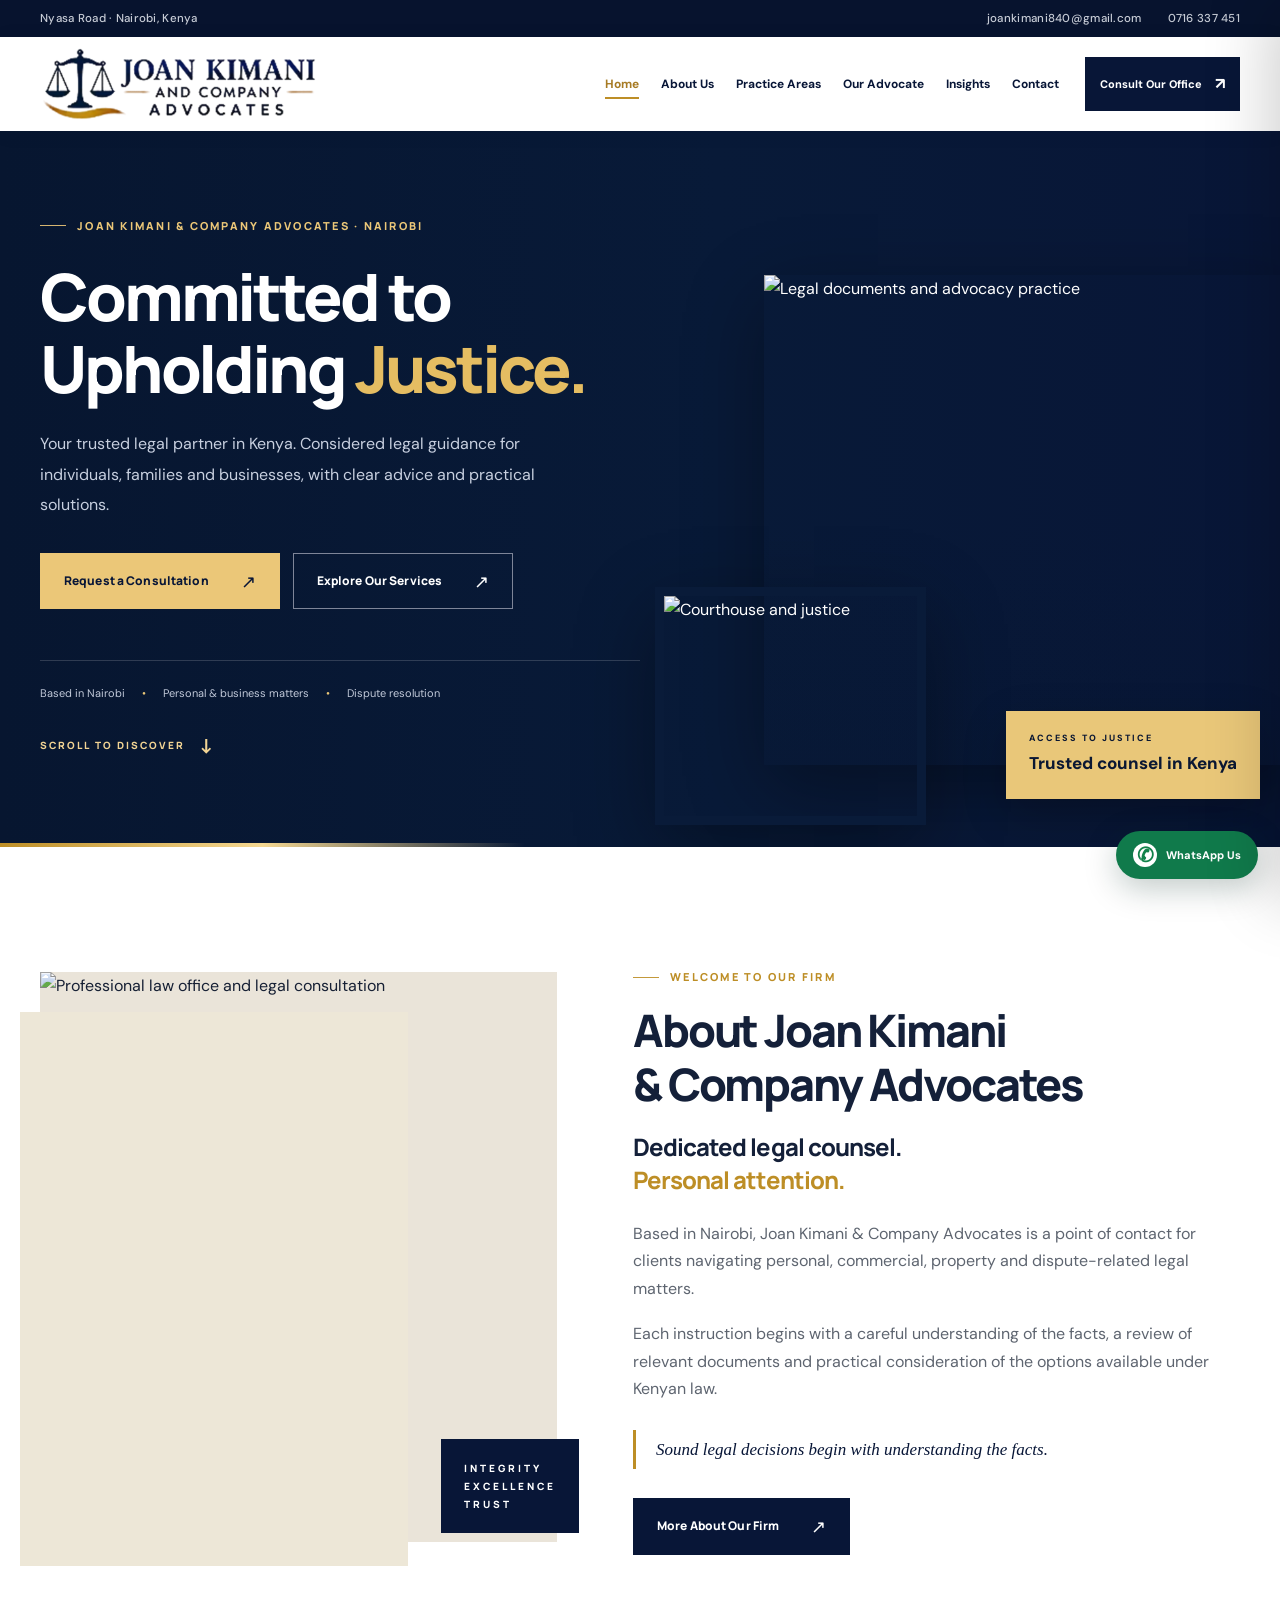
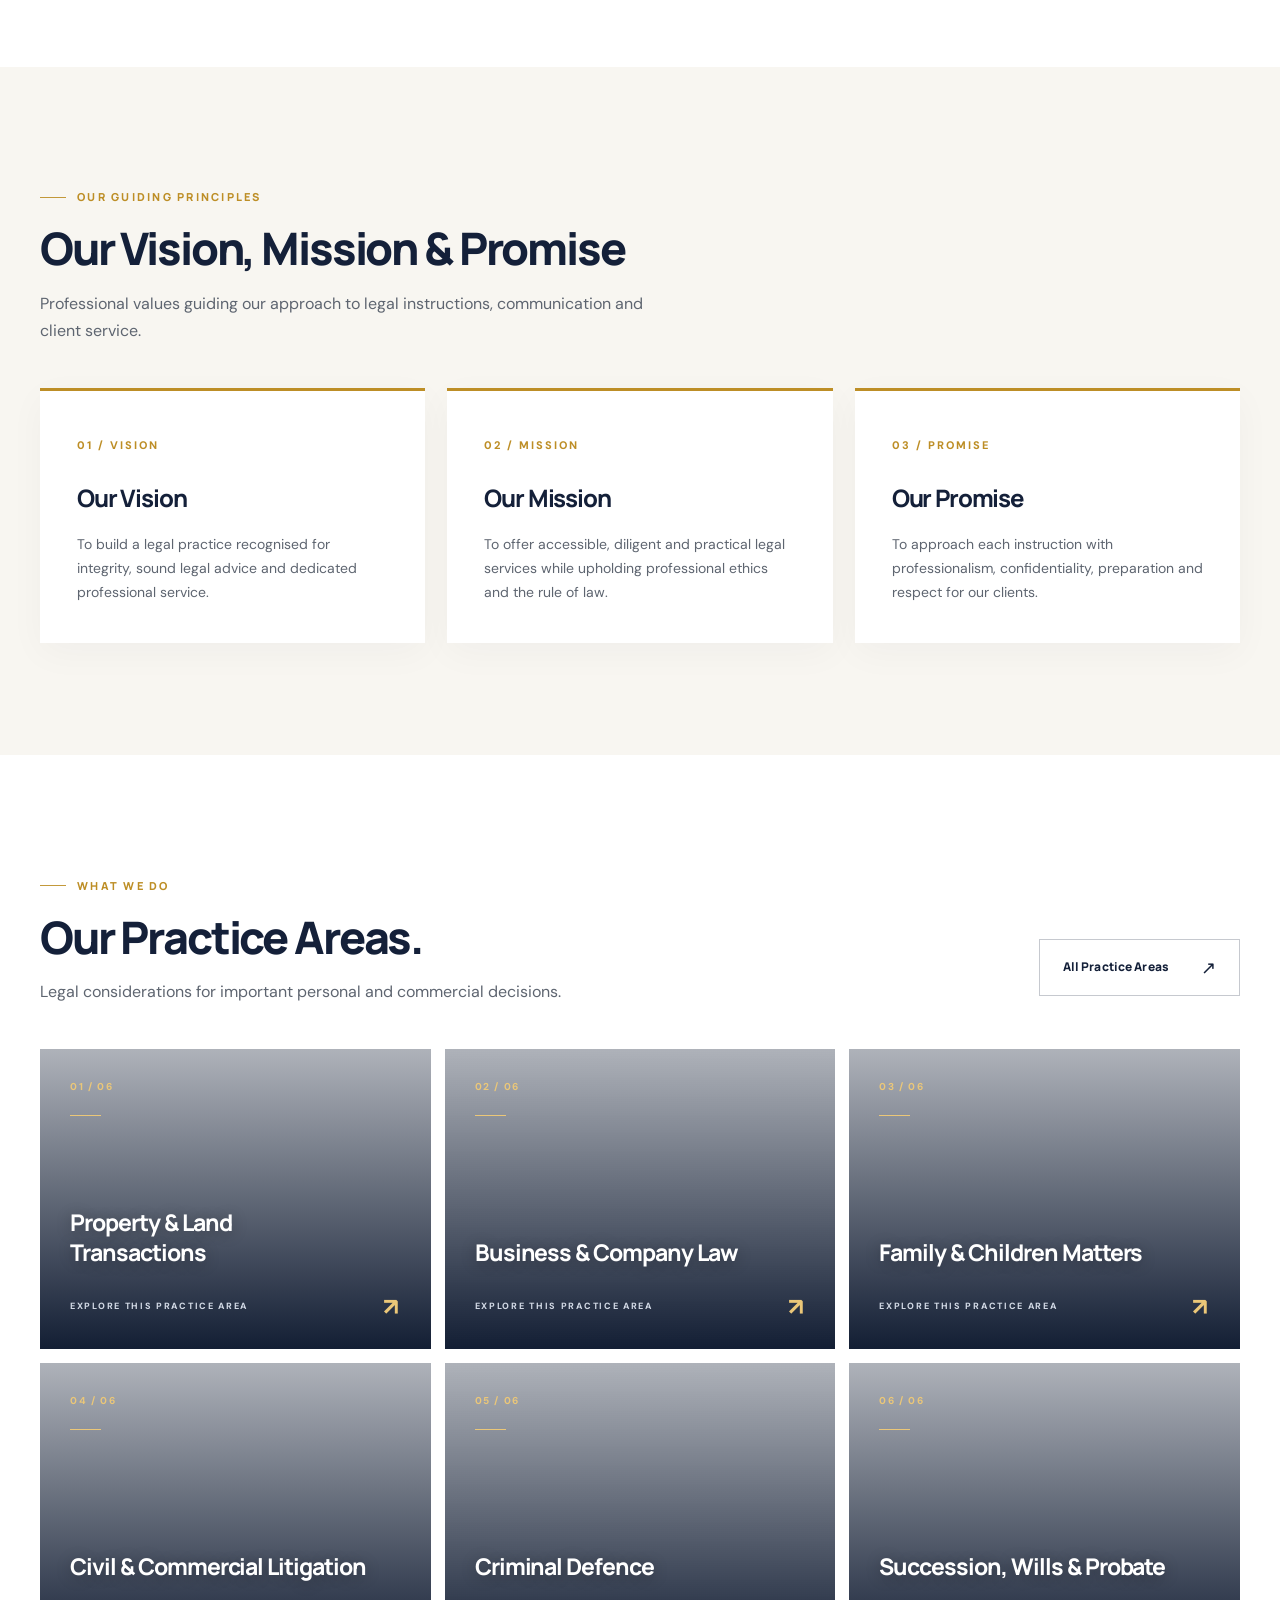
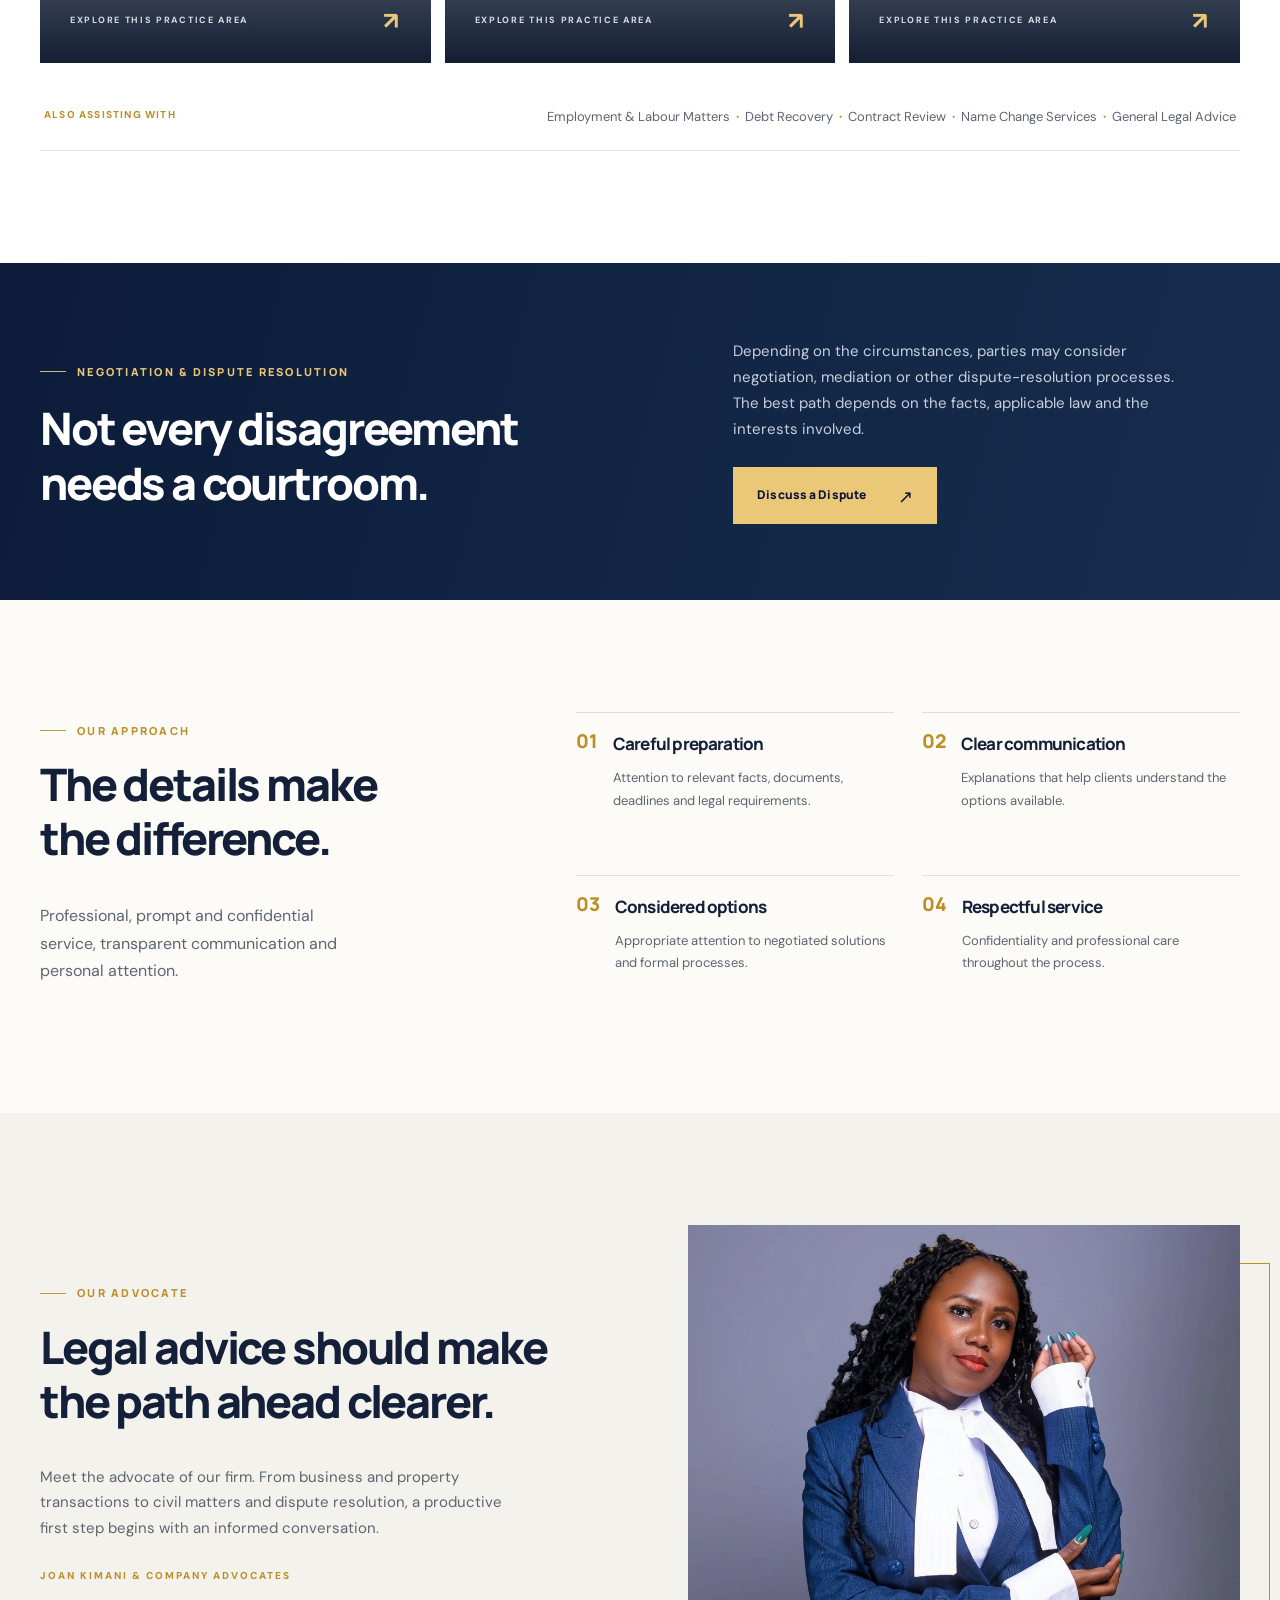
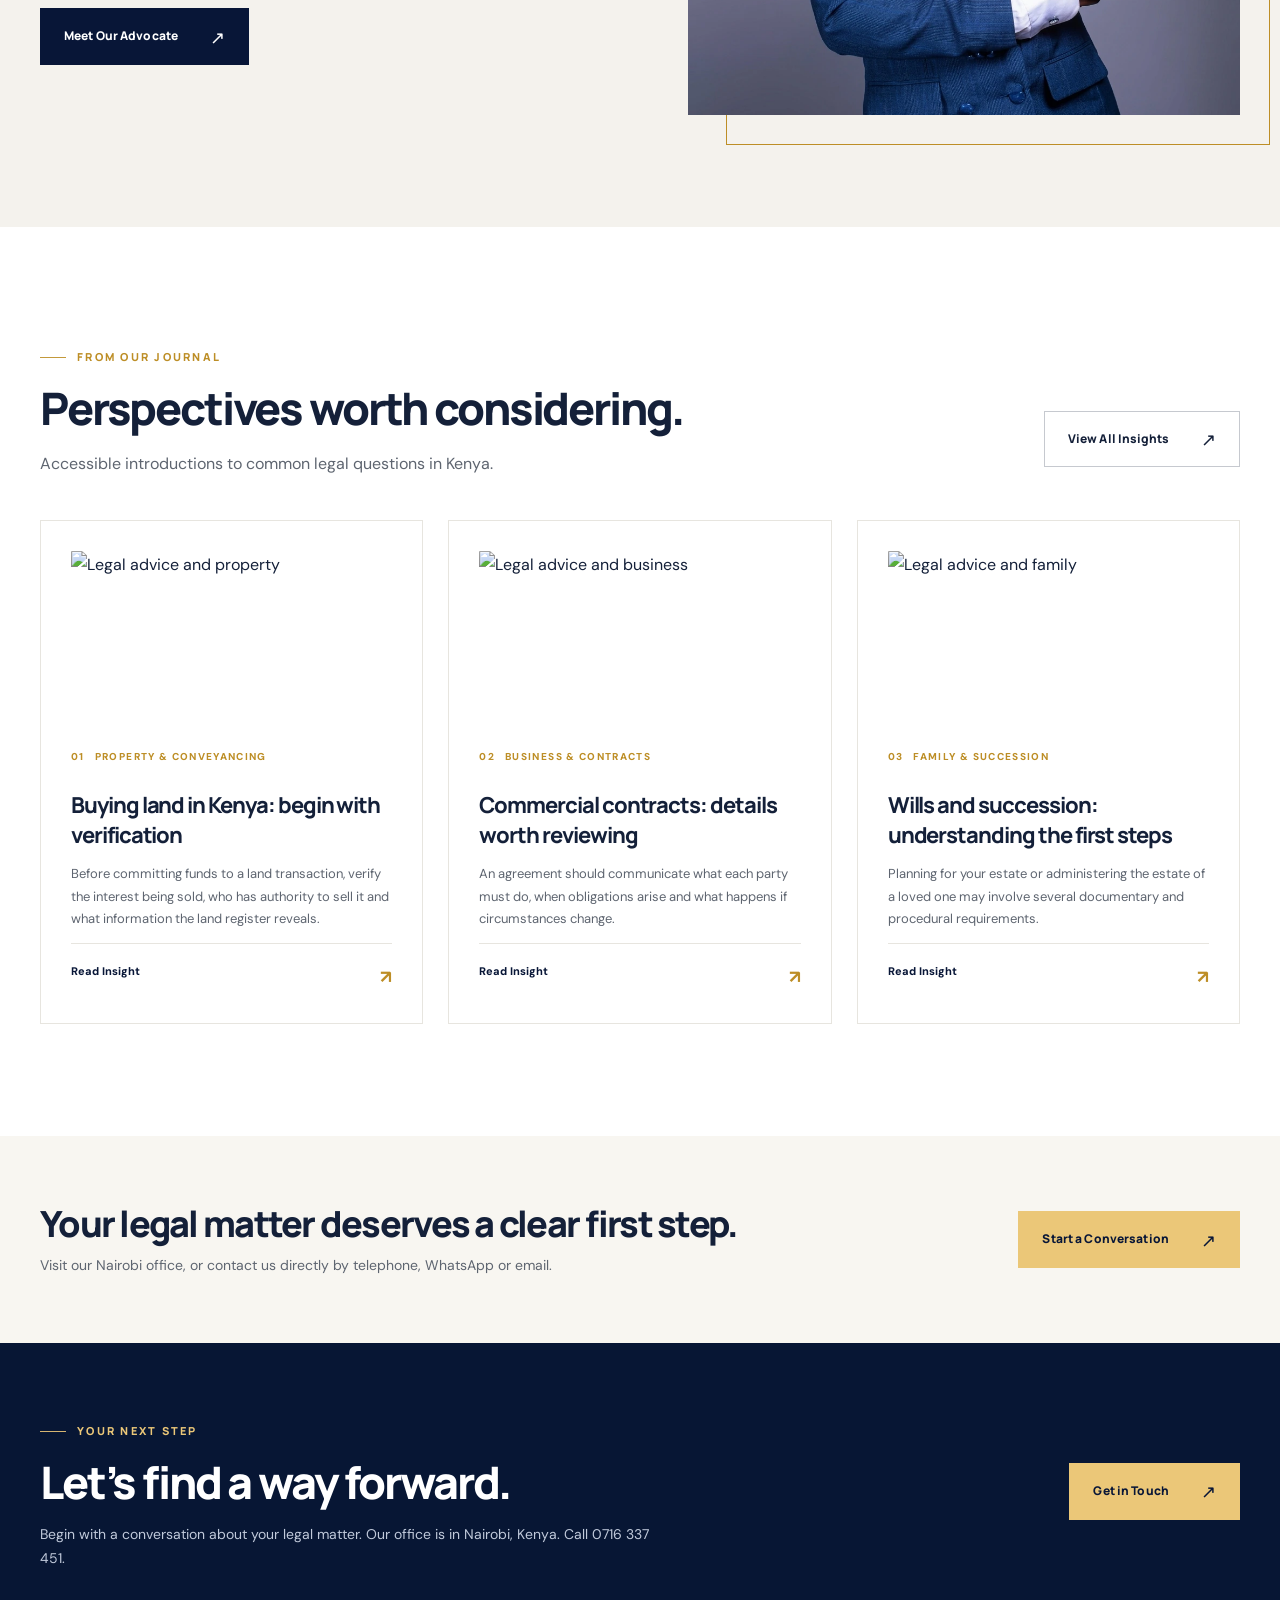
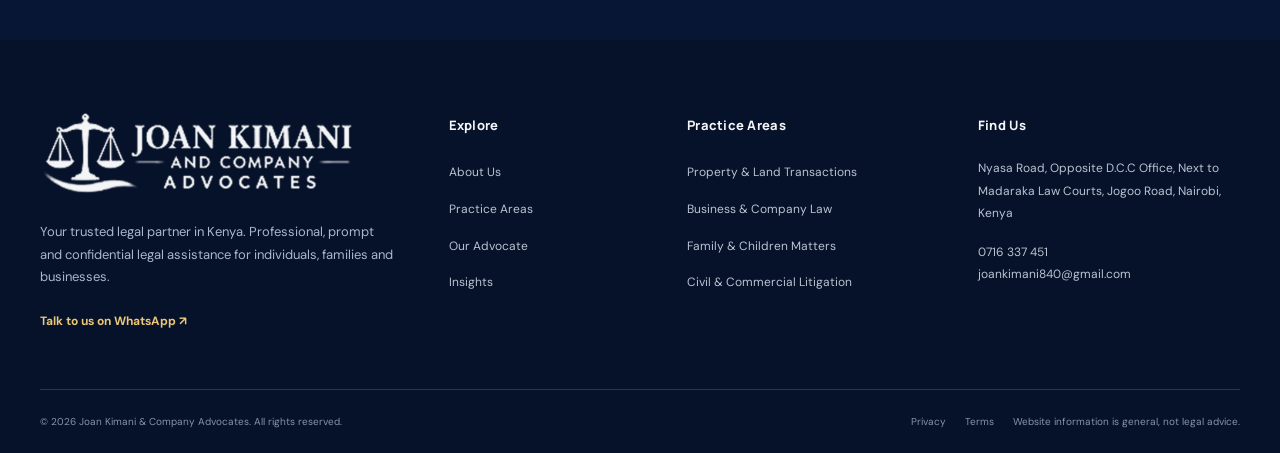
==== commit e43769bd: "Correct reference website layout, legal imagery and 4K transparent logo" ====
--- a/index.html
+++ b/index.html
@@ -1,14 +1,15 @@
-<!DOCTYPE html><html lang="en-KE"><head><meta charset="utf-8"><meta name="viewport" content="width=device-width,initial-scale=1"><meta name="theme-color" content="#081637"><meta name="color-scheme" content="light"><title>Joan Kimani &amp; Company Advocates | Law Firm in Nairobi, Kenya</title><meta name="description" content="Your trusted legal partner in Kenya. Property, business, family, litigation, criminal defence and succession legal services from Nairobi."><meta property="og:type" content="website"><meta property="og:title" content="Joan Kimani &amp; Company Advocates | Law Firm in Nairobi, Kenya"><meta property="og:description" content="Your trusted legal partner in Kenya. Property, business, family, litigation, criminal defence and succession legal services from Nairobi."><meta property="og:image" content="/assets/social-preview.jpg"><meta name="twitter:card" content="summary_large_image"><link rel="icon" type="image/png" href="/assets/favicon.png"><link rel="preconnect" href="https://fonts.googleapis.com"><link rel="preconnect" href="https://fonts.gstatic.com" crossorigin><link rel="stylesheet" href="/assets/site.css"><script src="/assets/site.js" defer></script><script type="application/ld+json">{"@context": "https://schema.org", "@type": "LegalService", "name": "Joan Kimani & Company Advocates", "image": "/assets/joan-kimani-logo.png", "telephone": "+254716337451", "email": "joankimani840@gmail.com", "address": {"@type": "PostalAddress", "streetAddress": "Nyasa Road, opposite D.C.C Office, next to Madaraka Law Courts, Jogoo Road", "addressLocality": "Nairobi", "addressCountry": "KE"}, "areaServed": "Kenya"}</script></head><body><a class="skip-link" href="#main-content">Skip to main content</a>
- <div class="utility-bar"><div class="container utility-inner"><span>Nyasa Road · Nairobi, Kenya</span><div class="utility-links"><a href="mailto:joankimani840@gmail.com">joankimani840@gmail.com</a><a href="tel:+254716337451">0716 337 451</a></div></div></div>
- <header class="site-header" id="site-header"><div class="container nav-wrap"><a href="/" class="brand" aria-label="Joan Kimani and Company Advocates home"><img src="/assets/joan-kimani-logo.png" alt="Joan Kimani and Company Advocates logo" width="340" height="90"></a><nav class="desktop-nav" aria-label="Main navigation"><a class="nav-link active" href="/" aria-current="page">Home</a><a class="nav-link " href="/about/" >About Us</a><a class="nav-link " href="/practice-areas/" >Practice Areas</a><a class="nav-link " href="/managing-partner/" >Our Advocate</a><a class="nav-link " href="/insights/" >Insights</a><a class="nav-link " href="/contact/" >Contact</a></nav><div class="header-actions"><a class="header-consult" href="/contact/">Consult Our Office <span aria-hidden="true">↗</span></a><button type="button" class="menu-trigger" aria-label="Open navigation menu" aria-expanded="false" aria-controls="mobile-panel" data-mobile-open><span></span><span></span><span></span></button></div></div></header>
- <div id="mobile-backdrop" class="menu-backdrop" aria-hidden="true"></div><div id="mobile-panel" class="mobile-panel" aria-label="Mobile navigation" aria-hidden="true" inert><div class="mobile-top"><strong>JOAN KIMANI & COMPANY</strong><button type="button" data-mobile-close aria-label="Close navigation menu">×</button></div><nav aria-label="Mobile links"><a href="/" class="mobile-nav-link">Home<span aria-hidden="true">↗</span></a><a href="/about/" class="mobile-nav-link">About Us<span aria-hidden="true">↗</span></a><a href="/practice-areas/" class="mobile-nav-link">Practice Areas<span aria-hidden="true">↗</span></a><a href="/managing-partner/" class="mobile-nav-link">Our Advocate<span aria-hidden="true">↗</span></a><a href="/insights/" class="mobile-nav-link">Insights<span aria-hidden="true">↗</span></a><a href="/contact/" class="mobile-nav-link">Contact<span aria-hidden="true">↗</span></a></nav><a class="btn btn-gold mobile-cta" href="/contact/"><span>Request a Consultation</span><span aria-hidden="true" class="btn-arrow">↗</span></a><div class="mobile-contact"><a href="tel:+254716337451">0716 337 451</a><a href="mailto:joankimani840@gmail.com">joankimani840@gmail.com</a></div></div><main id="main-content"><section class="hero-home"><div class="container hero-grid"><div class="hero-copy"><span class="eyebrow eyebrow-light">JOAN KIMANI & COMPANY ADVOCATES · NAIROBI</span><h1>Committed to<br><em>Upholding Justice.</em></h1><p>Your trusted legal partner in Kenya. Considered legal guidance for individuals, families and businesses, with clear advice and practical solutions.</p><div class="hero-buttons"><a class="btn btn-gold " href="/contact/"><span>Request a Consultation</span><span aria-hidden="true" class="btn-arrow">↗</span></a><a class="btn btn-light-outline " href="/practice-areas/"><span>Explore Our Services</span><span aria-hidden="true" class="btn-arrow">↗</span></a></div><div class="hero-trust"><span>Based in Nairobi</span><span>Personal & business matters</span><span>Dispute resolution</span></div><a class="scroll-cue" href="#welcome">SCROLL TO DISCOVER <span aria-hidden="true">↓</span></a></div><div class="hero-visual"><div class="hero-photo-ring"></div><img src="/assets/advocate-joan-kimani.webp" width="1024" height="1024" alt="Portrait of the advocate of Joan Kimani and Company Advocates" fetchpriority="high"><div class="hero-photo-caption"><span>JOAN KIMANI</span><small>& COMPANY ADVOCATES</small></div></div></div><div class="hero-bottom-accent"></div></section>
- <section id="welcome" class="section section-about"><div class="container about-grid"><div class="about-art"><img src="/assets/advocate-joan-kimani.webp" loading="lazy" alt="Advocate portrait in formal court attire" width="1024" height="1024"><div class="about-art-caption"><span>INTEGRITY</span><span>EXCELLENCE</span><span>TRUST</span></div></div><div class="about-text"><span class="eyebrow">WELCOME TO OUR FIRM</span><h2>About Joan Kimani<br>& Company Advocates</h2><h3>Dedicated legal counsel.<br><span>Personal attention.</span></h3><p>Based in Nairobi, Joan Kimani & Company Advocates is a point of contact for clients navigating personal, commercial, property and dispute-related legal matters.</p><p>Each instruction begins with a careful understanding of the facts, a review of relevant documents and practical consideration of the options available under Kenyan law.</p><blockquote>Sound legal decisions begin with understanding the facts.</blockquote><a class="btn btn-dark " href="/about/"><span>More About Our Firm</span><span aria-hidden="true" class="btn-arrow">↗</span></a></div></div></section>
- <section class="section section-principles"><div class="container"><div class="section-head"><div><span class="eyebrow">OUR GUIDING PRINCIPLES</span><h2>Our Vision, Mission & Promise</h2><p>Professional values guiding our approach to legal instructions, communication and client service.</p></div></div><div class="principle-grid"><article><span>01 / VISION</span><h3>Our Vision</h3><p>To build a legal practice recognised for integrity, sound legal advice and dedicated professional service.</p></article><article><span>02 / MISSION</span><h3>Our Mission</h3><p>To offer accessible, diligent and practical legal services while upholding professional ethics and the rule of law.</p></article><article><span>03 / PROMISE</span><h3>Our Promise</h3><p>To approach each instruction with professionalism, confidentiality, preparation and respect for our clients.</p></article></div></div></section>
- <section class="section section-practices"><div class="container"><div class="section-head"><div><span class="eyebrow">WHAT WE DO</span><h2>Our Practice Areas.</h2><p>Legal considerations for important personal and commercial decisions.</p></div><a class="btn btn-outline " href="/practice-areas/"><span>All Practice Areas</span><span aria-hidden="true" class="btn-arrow">↗</span></a></div><div class="practice-grid"><a href="/practice-areas/#property" class="practice-tile"><span class="tile-number">01 / 06</span><span class="tile-line"></span><h3>Property &amp; Land Transactions</h3><span class="tile-foot">EXPLORE THIS PRACTICE AREA <span aria-hidden="true">↗</span></span></a><a href="/practice-areas/#business" class="practice-tile"><span class="tile-number">02 / 06</span><span class="tile-line"></span><h3>Business &amp; Company Law</h3><span class="tile-foot">EXPLORE THIS PRACTICE AREA <span aria-hidden="true">↗</span></span></a><a href="/practice-areas/#family" class="practice-tile"><span class="tile-number">03 / 06</span><span class="tile-line"></span><h3>Family &amp; Children Matters</h3><span class="tile-foot">EXPLORE THIS PRACTICE AREA <span aria-hidden="true">↗</span></span></a><a href="/practice-areas/#litigation" class="practice-tile"><span class="tile-number">04 / 06</span><span class="tile-line"></span><h3>Civil &amp; Commercial Litigation</h3><span class="tile-foot">EXPLORE THIS PRACTICE AREA <span aria-hidden="true">↗</span></span></a><a href="/practice-areas/#criminal" class="practice-tile"><span class="tile-number">05 / 06</span><span class="tile-line"></span><h3>Criminal Defence</h3><span class="tile-foot">EXPLORE THIS PRACTICE AREA <span aria-hidden="true">↗</span></span></a><a href="/practice-areas/#succession" class="practice-tile"><span class="tile-number">06 / 06</span><span class="tile-line"></span><h3>Succession, Wills &amp; Probate</h3><span class="tile-foot">EXPLORE THIS PRACTICE AREA <span aria-hidden="true">↗</span></span></a></div><div class="more-practices"><span>ALSO ASSISTING WITH</span><p>Employment & Labour Matters <b>·</b> Debt Recovery <b>·</b> Contract Review <b>·</b> Name Change Services <b>·</b> General Legal Advice</p></div></div></section>
- <section class="negotiation-section"><div class="container negotiation-wrap"><div><span class="eyebrow eyebrow-light">NEGOTIATION & DISPUTE RESOLUTION</span><h2>Not every disagreement<br>needs a courtroom.</h2></div><div><p>Depending on the circumstances, parties may consider negotiation, mediation or other dispute-resolution processes. The best path depends on the facts, applicable law and the interests involved.</p><a class="btn btn-gold " href="/contact/?area=Civil%20%26%20Commercial%20Litigation"><span>Discuss a Dispute</span><span aria-hidden="true" class="btn-arrow">↗</span></a></div></div></section>
- <section class="section approach-section"><div class="container approach-grid"><div><span class="eyebrow">OUR APPROACH</span><h2>The details make<br>the difference.</h2><p>Professional, prompt and confidential service, transparent communication and personal attention.</p></div><div class="approach-list"><article class="approach-item"><div class="approach-num">01</div><div><h3>Careful preparation</h3><p>Attention to relevant facts, documents, deadlines and legal requirements.</p></div></article><article class="approach-item"><div class="approach-num">02</div><div><h3>Clear communication</h3><p>Explanations that help clients understand the options available.</p></div></article><article class="approach-item"><div class="approach-num">03</div><div><h3>Considered options</h3><p>Appropriate attention to negotiated solutions and formal processes.</p></div></article><article class="approach-item"><div class="approach-num">04</div><div><h3>Respectful service</h3><p>Confidentiality and professional care throughout the process.</p></div></article></div></div></section>
- <section class="section advocate-feature"><div class="container advocate-feature-grid"><div class="advocate-feature-content"><span class="eyebrow">OUR ADVOCATE</span><h2>Legal advice should make the path ahead clearer.</h2><p>Meet the advocate of our firm. From business and property transactions to civil matters and dispute resolution, a productive first step begins with an informed conversation.</p><span class="advocate-name">JOAN KIMANI & COMPANY ADVOCATES</span><a class="btn btn-dark " href="/managing-partner/"><span>Meet Our Advocate</span><span aria-hidden="true" class="btn-arrow">↗</span></a></div><div class="advocate-feature-photo"><img src="/assets/advocate-joan-kimani.webp" loading="lazy" width="1024" height="1024" alt="Portrait of an advocate at Joan Kimani and Company Advocates"></div></div></section>
- <section class="section insight-preview"><div class="container"><div class="section-head"><div><span class="eyebrow">FROM OUR JOURNAL</span><h2>Perspectives worth considering.</h2><p>Accessible introductions to common legal questions in Kenya.</p></div><a class="btn btn-outline " href="/insights/"><span>View All Insights</span><span aria-hidden="true" class="btn-arrow">↗</span></a></div><div class="insight-grid"><a class="insight-card" href="/insights/#article-1"><span class="small-caps">01 &nbsp; PROPERTY & CONVEYANCING</span><h3>Buying land in Kenya: begin with verification</h3><p>Before committing funds to a land transaction, verify the interest being sold, who has authority to sell it and what information the land register reveals.</p><span class="read-more">Read Insight <span>↗</span></span></a><a class="insight-card" href="/insights/#article-2"><span class="small-caps">02 &nbsp; BUSINESS & CONTRACTS</span><h3>Commercial contracts: details worth reviewing</h3><p>An agreement should communicate what each party must do, when obligations arise and what happens if circumstances change.</p><span class="read-more">Read Insight <span>↗</span></span></a><a class="insight-card" href="/insights/#article-3"><span class="small-caps">03 &nbsp; FAMILY & SUCCESSION</span><h3>Wills and succession: understanding the first steps</h3><p>Planning for your estate or administering the estate of a loved one may involve several documentary and procedural requirements.</p><span class="read-more">Read Insight <span>↗</span></span></a></div></div></section>
- <section class="closing-strip"><div class="container closing-content"><div><h2>Your legal matter deserves a clear first step.</h2><p>Visit our Nairobi office, or contact us directly by telephone, WhatsApp or email.</p></div><a class="btn btn-gold " href="/contact/"><span>Start a Conversation</span><span aria-hidden="true" class="btn-arrow">↗</span></a></div></section></main><section class="prefooter"><div class="container prefooter-wrap"><div><span class="eyebrow eyebrow-light">YOUR NEXT STEP</span><h2>Let’s find a way forward.</h2><p>Begin with a conversation about your legal matter. Our office is in Nairobi, Kenya. Call 0716 337 451.</p></div><a class="btn btn-gold " href="/contact/"><span>Get in Touch</span><span aria-hidden="true" class="btn-arrow">↗</span></a></div></section>
- <footer class="site-footer"><div class="container"><div class="footer-main"><div class="footer-about"><a href="/" class="footer-brand" aria-label="Go to homepage"><img src="/assets/joan-kimani-logo.png" width="270" height="74" alt="Joan Kimani and Company Advocates"></a><p>Your trusted legal partner in Kenya. Professional, prompt and confidential legal assistance for individuals, families and businesses.</p><a class="footer-whatsapp" href="https://wa.me/254716337451?text=Hello%20Joan%20Kimani%20%26%20Company%20Advocates%2C%20I%20would%20like%20to%20enquire%20about%20legal%20services." target="_blank" rel="noopener noreferrer">Talk to us on WhatsApp ↗</a></div><div><h3>Explore</h3><ul><li><a href="/about/">About Us</a></li><li><a href="/practice-areas/">Practice Areas</a></li><li><a href="/managing-partner/">Our Advocate</a></li><li><a href="/insights/">Insights</a></li></ul></div><div><h3>Practice Areas</h3><ul><li><a href="/practice-areas/#property">Property &amp; Land Transactions</a></li><li><a href="/practice-areas/#business">Business &amp; Company Law</a></li><li><a href="/practice-areas/#family">Family &amp; Children Matters</a></li><li><a href="/practice-areas/#litigation">Civil &amp; Commercial Litigation</a></li></ul></div><div class="footer-find"><h3>Find Us</h3><address>Nyasa Road, Opposite D.C.C Office, Next to Madaraka Law Courts, Jogoo Road, Nairobi, Kenya</address><a href="tel:+254716337451">0716 337 451</a><a href="mailto:joankimani840@gmail.com">joankimani840@gmail.com</a></div></div><div class="footer-bottom"><p>© 2026 Joan Kimani &amp; Company Advocates. All rights reserved.</p><div><a href="/privacy/">Privacy</a><a href="/terms/">Terms</a><span>Website information is general, not legal advice.</span></div></div></div></footer>
- <a class="floating-wa" href="https://wa.me/254716337451?text=Hello%20Joan%20Kimani%20%26%20Company%20Advocates%2C%20I%20would%20like%20to%20enquire%20about%20legal%20services." target="_blank" rel="noopener noreferrer" aria-label="WhatsApp Joan Kimani and Company Advocates"><span class="whatsapp-mark" aria-hidden="true">✆</span><span>WhatsApp Us</span></a></body></html>+<!DOCTYPE html>
+<html lang="en-KE"><head><meta charset="utf-8"/><meta content="width=device-width,initial-scale=1" name="viewport"/><meta content="#081637" name="theme-color"/><meta content="light" name="color-scheme"/><title>Joan Kimani &amp; Company Advocates | Law Firm in Nairobi, Kenya</title><meta content="Your trusted legal partner in Kenya. Property, business, family, litigation, criminal defence and succession legal services from Nairobi." name="description"/><meta content="website" property="og:type"/><meta content="Joan Kimani &amp; Company Advocates | Law Firm in Nairobi, Kenya" property="og:title"/><meta content="Your trusted legal partner in Kenya. Property, business, family, litigation, criminal defence and succession legal services from Nairobi." property="og:description"/><meta content="/assets/social-preview.jpg" property="og:image"/><meta content="summary_large_image" name="twitter:card"/><link href="/assets/favicon.png" rel="icon" type="image/png"/><link href="https://fonts.googleapis.com" rel="preconnect"/><link crossorigin="" href="https://fonts.gstatic.com" rel="preconnect"/><link href="/assets/site.css" rel="stylesheet"/><script defer="" src="/assets/site.js"></script><script type="application/ld+json">{"@context": "https://schema.org", "@type": "LegalService", "name": "Joan Kimani & Company Advocates", "image": "/assets/joan-kimani-logo.png", "telephone": "+254716337451", "email": "joankimani840@gmail.com", "address": {"@type": "PostalAddress", "streetAddress": "Nyasa Road, opposite D.C.C Office, next to Madaraka Law Courts, Jogoo Road", "addressLocality": "Nairobi", "addressCountry": "KE"}, "areaServed": "Kenya"}</script></head><body><a class="skip-link" href="#main-content">Skip to main content</a>
+<div class="utility-bar"><div class="container utility-inner"><span>Nyasa Road · Nairobi, Kenya</span><div class="utility-links"><a href="mailto:joankimani840@gmail.com">joankimani840@gmail.com</a><a href="tel:+254716337451">0716 337 451</a></div></div></div>
+<header class="site-header" id="site-header"><div class="container nav-wrap"><a aria-label="Joan Kimani and Company Advocates home" class="brand" href="/"><img alt="Joan Kimani and Company Advocates logo" height="840" src="/assets/joan-kimani-logo-transparent.png" width="3200"/></a><nav aria-label="Main navigation" class="desktop-nav"><a aria-current="page" class="nav-link active" href="/">Home</a><a class="nav-link" href="/about/">About Us</a><a class="nav-link" href="/practice-areas/">Practice Areas</a><a class="nav-link" href="/managing-partner/">Our Advocate</a><a class="nav-link" href="/insights/">Insights</a><a class="nav-link" href="/contact/">Contact</a></nav><div class="header-actions"><a class="header-consult" href="/contact/">Consult Our Office <span aria-hidden="true">↗</span></a><button aria-controls="mobile-panel" aria-expanded="false" aria-label="Open navigation menu" class="menu-trigger" data-mobile-open="" type="button"><span></span><span></span><span></span></button></div></div></header>
+<div aria-hidden="true" class="menu-backdrop" id="mobile-backdrop"></div><div aria-hidden="true" aria-label="Mobile navigation" class="mobile-panel" id="mobile-panel" inert=""><div class="mobile-top"><strong>JOAN KIMANI &amp; COMPANY</strong><button aria-label="Close navigation menu" data-mobile-close="" type="button">×</button></div><nav aria-label="Mobile links"><a class="mobile-nav-link" href="/">Home<span aria-hidden="true">↗</span></a><a class="mobile-nav-link" href="/about/">About Us<span aria-hidden="true">↗</span></a><a class="mobile-nav-link" href="/practice-areas/">Practice Areas<span aria-hidden="true">↗</span></a><a class="mobile-nav-link" href="/managing-partner/">Our Advocate<span aria-hidden="true">↗</span></a><a class="mobile-nav-link" href="/insights/">Insights<span aria-hidden="true">↗</span></a><a class="mobile-nav-link" href="/contact/">Contact<span aria-hidden="true">↗</span></a></nav><a class="btn btn-gold mobile-cta" href="/contact/"><span>Request a Consultation</span><span aria-hidden="true" class="btn-arrow">↗</span></a><div class="mobile-contact"><a href="tel:+254716337451">0716 337 451</a><a href="mailto:joankimani840@gmail.com">joankimani840@gmail.com</a></div></div><main id="main-content"><section class="hero-home"><div class="container hero-grid"><div class="hero-copy"><span class="eyebrow eyebrow-light">JOAN KIMANI &amp; COMPANY ADVOCATES · NAIROBI</span><h1>Committed to Upholding <em>Justice.</em></h1><p>Your trusted legal partner in Kenya. Considered legal guidance for individuals, families and businesses, with clear advice and practical solutions.</p><div class="hero-buttons"><a class="btn btn-gold" href="/contact/"><span>Request a Consultation</span><span aria-hidden="true" class="btn-arrow">↗</span></a><a class="btn btn-light-outline" href="/practice-areas/"><span>Explore Our Services</span><span aria-hidden="true" class="btn-arrow">↗</span></a></div><div class="hero-trust"><span>Based in Nairobi</span><span>Personal &amp; business matters</span><span>Dispute resolution</span></div><a class="scroll-cue" href="#welcome">SCROLL TO DISCOVER <span aria-hidden="true">↓</span></a></div><div aria-label="Legal practice photographic collage" class="hero-photo-stack"><div class="hero-image hero-image-main"><img alt="Legal documents and advocacy practice" fetchpriority="high" src="https://images.pexels.com/photos/5668473/pexels-photo-5668473.jpeg?auto=compress&amp;cs=tinysrgb&amp;w=1600"/></div><div class="hero-image hero-image-secondary"><img alt="Courthouse and justice" loading="lazy" src="https://images.pexels.com/photos/5668858/pexels-photo-5668858.jpeg?auto=compress&amp;cs=tinysrgb&amp;w=950"/></div><div class="hero-image-label"><span>ACCESS TO JUSTICE</span><strong>Trusted counsel in Kenya</strong></div></div></div><div class="hero-bottom-accent"></div></section>
+<section class="section section-about" id="welcome"><div class="container about-grid"><div class="about-art"><img alt="Professional law office and legal consultation" height="1024" loading="lazy" src="https://images.pexels.com/photos/8112180/pexels-photo-8112180.jpeg?auto=compress&amp;cs=tinysrgb&amp;w=950" width="1024"/><div class="about-art-caption"><span>INTEGRITY</span><span>EXCELLENCE</span><span>TRUST</span></div></div><div class="about-text"><span class="eyebrow">WELCOME TO OUR FIRM</span><h2>About Joan Kimani<br/>&amp; Company Advocates</h2><h3>Dedicated legal counsel.<br/><span>Personal attention.</span></h3><p>Based in Nairobi, Joan Kimani &amp; Company Advocates is a point of contact for clients navigating personal, commercial, property and dispute-related legal matters.</p><p>Each instruction begins with a careful understanding of the facts, a review of relevant documents and practical consideration of the options available under Kenyan law.</p><blockquote>Sound legal decisions begin with understanding the facts.</blockquote><a class="btn btn-dark" href="/about/"><span>More About Our Firm</span><span aria-hidden="true" class="btn-arrow">↗</span></a></div></div></section>
+<section class="section section-principles"><div class="container"><div class="section-head"><div><span class="eyebrow">OUR GUIDING PRINCIPLES</span><h2>Our Vision, Mission &amp; Promise</h2><p>Professional values guiding our approach to legal instructions, communication and client service.</p></div></div><div class="principle-grid"><article><span>01 / VISION</span><h3>Our Vision</h3><p>To build a legal practice recognised for integrity, sound legal advice and dedicated professional service.</p></article><article><span>02 / MISSION</span><h3>Our Mission</h3><p>To offer accessible, diligent and practical legal services while upholding professional ethics and the rule of law.</p></article><article><span>03 / PROMISE</span><h3>Our Promise</h3><p>To approach each instruction with professionalism, confidentiality, preparation and respect for our clients.</p></article></div></div></section>
+<section class="section section-practices"><div class="container"><div class="section-head"><div><span class="eyebrow">WHAT WE DO</span><h2>Our Practice Areas.</h2><p>Legal considerations for important personal and commercial decisions.</p></div><a class="btn btn-outline" href="/practice-areas/"><span>All Practice Areas</span><span aria-hidden="true" class="btn-arrow">↗</span></a></div><div class="practice-grid"><a class="practice-tile" href="/practice-areas/#property" style='--tile-image:url("https://images.pexels.com/photos/8112184/pexels-photo-8112184.jpeg?auto=compress&amp;cs=tinysrgb&amp;w=850")'><span class="tile-number">01 / 06</span><span class="tile-line"></span><h3>Property &amp; Land Transactions</h3><span class="tile-foot">EXPLORE THIS PRACTICE AREA <span aria-hidden="true">↗</span></span></a><a class="practice-tile" href="/practice-areas/#business" style='--tile-image:url("https://images.pexels.com/photos/8112180/pexels-photo-8112180.jpeg?auto=compress&amp;cs=tinysrgb&amp;w=850")'><span class="tile-number">02 / 06</span><span class="tile-line"></span><h3>Business &amp; Company Law</h3><span class="tile-foot">EXPLORE THIS PRACTICE AREA <span aria-hidden="true">↗</span></span></a><a class="practice-tile" href="/practice-areas/#family" style='--tile-image:url("https://images.pexels.com/photos/7415115/pexels-photo-7415115.jpeg?auto=compress&amp;cs=tinysrgb&amp;w=850")'><span class="tile-number">03 / 06</span><span class="tile-line"></span><h3>Family &amp; Children Matters</h3><span class="tile-foot">EXPLORE THIS PRACTICE AREA <span aria-hidden="true">↗</span></span></a><a class="practice-tile" href="/practice-areas/#litigation" style='--tile-image:url("https://images.pexels.com/photos/5668473/pexels-photo-5668473.jpeg?auto=compress&amp;cs=tinysrgb&amp;w=850")'><span class="tile-number">04 / 06</span><span class="tile-line"></span><h3>Civil &amp; Commercial Litigation</h3><span class="tile-foot">EXPLORE THIS PRACTICE AREA <span aria-hidden="true">↗</span></span></a><a class="practice-tile" href="/practice-areas/#criminal" style='--tile-image:url("https://images.pexels.com/photos/5668858/pexels-photo-5668858.jpeg?auto=compress&amp;cs=tinysrgb&amp;w=850")'><span class="tile-number">05 / 06</span><span class="tile-line"></span><h3>Criminal Defence</h3><span class="tile-foot">EXPLORE THIS PRACTICE AREA <span aria-hidden="true">↗</span></span></a><a class="practice-tile" href="/practice-areas/#succession" style='--tile-image:url("https://images.pexels.com/photos/5668481/pexels-photo-5668481.jpeg?auto=compress&amp;cs=tinysrgb&amp;w=850")'><span class="tile-number">06 / 06</span><span class="tile-line"></span><h3>Succession, Wills &amp; Probate</h3><span class="tile-foot">EXPLORE THIS PRACTICE AREA <span aria-hidden="true">↗</span></span></a></div><div class="more-practices"><span>ALSO ASSISTING WITH</span><p>Employment &amp; Labour Matters <b>·</b> Debt Recovery <b>·</b> Contract Review <b>·</b> Name Change Services <b>·</b> General Legal Advice</p></div></div></section>
+<section class="negotiation-section"><div class="container negotiation-wrap"><div><span class="eyebrow eyebrow-light">NEGOTIATION &amp; DISPUTE RESOLUTION</span><h2>Not every disagreement<br/>needs a courtroom.</h2></div><div><p>Depending on the circumstances, parties may consider negotiation, mediation or other dispute-resolution processes. The best path depends on the facts, applicable law and the interests involved.</p><a class="btn btn-gold" href="/contact/?area=Civil%20%26%20Commercial%20Litigation"><span>Discuss a Dispute</span><span aria-hidden="true" class="btn-arrow">↗</span></a></div></div></section>
+<section class="section approach-section"><div class="container approach-grid"><div><span class="eyebrow">OUR APPROACH</span><h2>The details make<br/>the difference.</h2><p>Professional, prompt and confidential service, transparent communication and personal attention.</p></div><div class="approach-list"><article class="approach-item"><div class="approach-num">01</div><div><h3>Careful preparation</h3><p>Attention to relevant facts, documents, deadlines and legal requirements.</p></div></article><article class="approach-item"><div class="approach-num">02</div><div><h3>Clear communication</h3><p>Explanations that help clients understand the options available.</p></div></article><article class="approach-item"><div class="approach-num">03</div><div><h3>Considered options</h3><p>Appropriate attention to negotiated solutions and formal processes.</p></div></article><article class="approach-item"><div class="approach-num">04</div><div><h3>Respectful service</h3><p>Confidentiality and professional care throughout the process.</p></div></article></div></div></section>
+<section class="section advocate-feature"><div class="container advocate-feature-grid"><div class="advocate-feature-content"><span class="eyebrow">OUR ADVOCATE</span><h2>Legal advice should make the path ahead clearer.</h2><p>Meet the advocate of our firm. From business and property transactions to civil matters and dispute resolution, a productive first step begins with an informed conversation.</p><span class="advocate-name">JOAN KIMANI &amp; COMPANY ADVOCATES</span><a class="btn btn-dark" href="/managing-partner/"><span>Meet Our Advocate</span><span aria-hidden="true" class="btn-arrow">↗</span></a></div><div class="advocate-feature-photo"><img alt="Portrait of an advocate at Joan Kimani and Company Advocates" height="1024" loading="lazy" src="/assets/advocate-joan-kimani.webp" width="1024"/></div></div></section>
+<section class="section insight-preview"><div class="container"><div class="section-head"><div><span class="eyebrow">FROM OUR JOURNAL</span><h2>Perspectives worth considering.</h2><p>Accessible introductions to common legal questions in Kenya.</p></div><a class="btn btn-outline" href="/insights/"><span>View All Insights</span><span aria-hidden="true" class="btn-arrow">↗</span></a></div><div class="insight-grid"><a class="insight-card" href="/insights/#article-1"><img alt="Legal advice and property" class="insight-photo" loading="lazy" src="https://images.pexels.com/photos/8112184/pexels-photo-8112184.jpeg?auto=compress&amp;cs=tinysrgb&amp;w=850"/><span class="small-caps">01   PROPERTY &amp; CONVEYANCING</span><h3>Buying land in Kenya: begin with verification</h3><p>Before committing funds to a land transaction, verify the interest being sold, who has authority to sell it and what information the land register reveals.</p><span class="read-more">Read Insight <span>↗</span></span></a><a class="insight-card" href="/insights/#article-2"><img alt="Legal advice and business" class="insight-photo" loading="lazy" src="https://images.pexels.com/photos/8112180/pexels-photo-8112180.jpeg?auto=compress&amp;cs=tinysrgb&amp;w=850"/><span class="small-caps">02   BUSINESS &amp; CONTRACTS</span><h3>Commercial contracts: details worth reviewing</h3><p>An agreement should communicate what each party must do, when obligations arise and what happens if circumstances change.</p><span class="read-more">Read Insight <span>↗</span></span></a><a class="insight-card" href="/insights/#article-3"><img alt="Legal advice and family" class="insight-photo" loading="lazy" src="https://images.pexels.com/photos/7415115/pexels-photo-7415115.jpeg?auto=compress&amp;cs=tinysrgb&amp;w=850"/><span class="small-caps">03   FAMILY &amp; SUCCESSION</span><h3>Wills and succession: understanding the first steps</h3><p>Planning for your estate or administering the estate of a loved one may involve several documentary and procedural requirements.</p><span class="read-more">Read Insight <span>↗</span></span></a></div></div></section>
+<section class="closing-strip"><div class="container closing-content"><div><h2>Your legal matter deserves a clear first step.</h2><p>Visit our Nairobi office, or contact us directly by telephone, WhatsApp or email.</p></div><a class="btn btn-gold" href="/contact/"><span>Start a Conversation</span><span aria-hidden="true" class="btn-arrow">↗</span></a></div></section></main><section class="prefooter"><div class="container prefooter-wrap"><div><span class="eyebrow eyebrow-light">YOUR NEXT STEP</span><h2>Let’s find a way forward.</h2><p>Begin with a conversation about your legal matter. Our office is in Nairobi, Kenya. Call 0716 337 451.</p></div><a class="btn btn-gold" href="/contact/"><span>Get in Touch</span><span aria-hidden="true" class="btn-arrow">↗</span></a></div></section>
+<footer class="site-footer"><div class="container"><div class="footer-main"><div class="footer-about"><a aria-label="Go to homepage" class="footer-brand" href="/"><img alt="Joan Kimani and Company Advocates" height="840" src="/assets/joan-kimani-logo-transparent.png" width="3200"/></a><p>Your trusted legal partner in Kenya. Professional, prompt and confidential legal assistance for individuals, families and businesses.</p><a class="footer-whatsapp" href="https://wa.me/254716337451?text=Hello%20Joan%20Kimani%20%26%20Company%20Advocates%2C%20I%20would%20like%20to%20enquire%20about%20legal%20services." rel="noopener noreferrer" target="_blank">Talk to us on WhatsApp ↗</a></div><div><h3>Explore</h3><ul><li><a href="/about/">About Us</a></li><li><a href="/practice-areas/">Practice Areas</a></li><li><a href="/managing-partner/">Our Advocate</a></li><li><a href="/insights/">Insights</a></li></ul></div><div><h3>Practice Areas</h3><ul><li><a href="/practice-areas/#property">Property &amp; Land Transactions</a></li><li><a href="/practice-areas/#business">Business &amp; Company Law</a></li><li><a href="/practice-areas/#family">Family &amp; Children Matters</a></li><li><a href="/practice-areas/#litigation">Civil &amp; Commercial Litigation</a></li></ul></div><div class="footer-find"><h3>Find Us</h3><address>Nyasa Road, Opposite D.C.C Office, Next to Madaraka Law Courts, Jogoo Road, Nairobi, Kenya</address><a href="tel:+254716337451">0716 337 451</a><a href="mailto:joankimani840@gmail.com">joankimani840@gmail.com</a></div></div><div class="footer-bottom"><p>© 2026 Joan Kimani &amp; Company Advocates. All rights reserved.</p><div><a href="/privacy/">Privacy</a><a href="/terms/">Terms</a><span>Website information is general, not legal advice.</span></div></div></div></footer>
+<a aria-label="WhatsApp Joan Kimani and Company Advocates" class="floating-wa" href="https://wa.me/254716337451?text=Hello%20Joan%20Kimani%20%26%20Company%20Advocates%2C%20I%20would%20like%20to%20enquire%20about%20legal%20services." rel="noopener noreferrer" target="_blank"><span aria-hidden="true" class="whatsapp-mark">✆</span><span>WhatsApp Us</span></a></body></html>
--- a/assets/site.css
+++ b/assets/site.css
@@ -34,3 +34,11 @@
 @media(max-width:700px){html{scroll-padding-top:80px}.container{width:calc(100% - 38px)}.utility-inner{justify-content:center;min-height:31px}.utility-inner>span{display:none}.utility-links{justify-content:center;gap:13px;font-size:10px}.site-header .nav-wrap{min-height:75px}.brand{width:235px;flex:0 1 235px}.brand img{max-height:62px}.section{padding:68px 0}.eyebrow{font-size:10px;letter-spacing:1.7px}.section-head{display:block;margin-bottom:27px}.section-head .btn{margin-top:24px}.section-head h2{font-size:clamp(29px,8.5vw,39px)}.section-head p{font-size:14px}.btn{min-height:49px;padding:13px 16px;gap:18px;font-size:11px}.hero-grid{display:flex;flex-direction:column;min-height:unset;align-items:stretch}.hero-copy{padding:67px 0 20px}.hero-copy h1{font-size:clamp(43px,10.4vw,68px);margin:17px 0 21px}.hero-copy>p{font-size:14px;line-height:1.8;margin-bottom:25px}.hero-buttons{gap:10px}.hero-trust{margin-top:31px;gap:8px 13px;font-size:10px;padding-top:16px}.hero-trust span:not(:last-child):after{margin-left:13px}.scroll-cue{margin-top:23px;font-size:9px}.hero-visual{width:100%;height:400px;margin:10px 0 0;align-self:center;max-width:440px}.hero-visual img{height:400px;width:84%;margin:auto;object-position:center 21%;border-radius:210px 210px 0 0}.hero-visual:before{inset:35px 16px 0 45px}.hero-photo-ring{inset:18px 16px 0 30px}.hero-photo-caption{right:0;bottom:18px;min-width:170px;padding:10px 16px}.hero-photo-caption span{font-size:14px}.hero-photo-caption small{font-size:7px}.about-grid,.approach-grid,.advocate-feature-grid,.editorial-grid,.about-bottom-grid,.profile-grid,.contact-grid{grid-template-columns:1fr;gap:36px}.about-art{max-width:510px;margin:auto;width:calc(100% - 10px)}.about-art,.about-art img{height:425px;min-height:425px}.about-text h2{margin-top:16px}.about-text h3{font-size:21px}.about-text blockquote{font-size:16px}.principle-grid{grid-template-columns:1fr;gap:14px}.principle-grid article{min-height:0;padding:26px 26px}.principle-grid h3{margin:12px 0;font-size:21px}.practice-grid{grid-template-columns:repeat(2,1fr)}.practice-tile{min-height:220px;padding:20px 17px}.practice-tile h3{font-size:18px}.tile-foot{font-size:8px;letter-spacing:1px}.more-practices{display:block}.more-practices>span{display:block;margin-bottom:7px}.negotiation-section{padding:60px 0}.negotiation-wrap{grid-template-columns:1fr;gap:17px}.negotiation-wrap h2{font-size:clamp(31px,8vw,45px)}.negotiation-wrap p{font-size:14px}.approach-list{gap:30px 15px}.advocate-feature-grid{gap:30px}.advocate-feature-photo{height:380px;max-width:440px;width:calc(100% - 24px)}.advocate-feature-photo:after{inset:18px -20px -20px 19px}.insight-grid{grid-template-columns:1fr;gap:16px}.insight-card{min-height:245px}.insight-card h3{margin-top:13px}.closing-content,.prefooter-wrap{flex-direction:column;align-items:flex-start}.closing-content{gap:18px}.page-hero{padding:72px 0 73px}.page-hero h1{font-size:clamp(38px,10vw,55px)}.page-hero p{font-size:14px}.page-hero h1 br{display:none}.hero-line{margin-top:27px}.office-card{padding:35px}.values-grid{grid-template-columns:1fr;gap:17px}.values-grid h3{margin:11px 0}.about-bottom-grid{gap:36px}.practice-intro{padding-bottom:38px}.practice-row{padding:52px 0}.practice-row-grid{display:flex;flex-direction:column;gap:29px}.practice-row.row-alt .practice-row-grid{flex-direction:column-reverse}.area-img{height:300px;width:100%}.area-copy{width:100%}.area-copy h2{font-size:clamp(29px,7.5vw,40px)}.area-copy h3{font-size:16px}.area-copy p{font-size:14px}.profile-photo{max-width:490px}.profile-photo img{height:485px}.profile-description h2{font-size:clamp(30px,8vw,42px)}.full-article{grid-template-columns:1fr;gap:3px;padding-bottom:45px;margin-bottom:45px}.article-index{padding-top:0}.full-article h2{font-size:32px}.contact-form-card{padding:31px 23px}.contact-form-card h3{font-size:27px}.contact-grid{gap:43px}.contact-point{padding:16px 0}.location-panel{grid-template-columns:1fr}.location-visual,.location-visual iframe{min-height:300px;height:300px}.location-details{padding:30px 26px}.footer-main{grid-template-columns:repeat(2,1fr);gap:37px 20px;padding:55px 0 43px}.footer-about{grid-column:1/-1}.footer-about p{margin-top:16px}.footer-find{grid-column:1/-1}.footer-bottom{align-items:flex-start;flex-direction:column;gap:11px}.footer-bottom>div{gap:11px}.floating-wa{right:13px;bottom:13px;padding:11px 13px}.prefooter{padding:61px 0}}
 @media(max-width:410px){.utility-links{font-size:9px;gap:9px}.brand{width:200px;flex-basis:200px}.hero-copy h1{font-size:42px}.hero-trust span{display:block}.hero-trust span:after{display:none}.hero-trust{flex-direction:column;gap:3px}.hero-buttons .btn{width:100%}.hero-visual{height:360px}.hero-visual img{height:360px}.practice-grid{grid-template-columns:1fr}.practice-tile{min-height:185px}.tile-line{margin:10px 0 3px}.practice-tile h3{margin-bottom:11px}.approach-list{grid-template-columns:1fr}.form-grid{grid-template-columns:1fr}.form-grid>.field{grid-column:1/-1}.contact-form-card{padding:27px 19px}.floating-wa>span:last-child{display:none}.floating-wa{padding:11px}}
 @media(prefers-reduced-motion:reduce){html{scroll-behavior:auto}*,*:before,*:after{animation-duration:.01ms!important;transition-duration:.01ms!important}}
+
+/* v2: faithful photo-led reference treatment; responsive, no generated visuals */
+.brand{width:302px;flex-basis:302px}.brand img{width:100%;height:76px;object-fit:contain;object-position:left center;max-height:none}
+.footer-brand{display:block;max-width:315px;background:transparent!important;padding:0!important;border:0!important;border-radius:0!important;box-shadow:none!important}.footer-brand img{width:100%;height:auto;object-fit:contain;background:transparent!important;mix-blend-mode:screen;filter:brightness(0) invert(1);opacity:.96}
+.hero-home{background:#081637;isolation:isolate}.hero-home:before{background:linear-gradient(90deg,#071630 0%,#081a38 56%,transparent 100%)}.hero-grid{grid-template-columns:52% 48%;min-height:640px}.hero-copy{padding:76px 0 84px;position:relative;z-index:4}.hero-copy h1{font-size:clamp(48px,5.1vw,72px);line-height:1.11;max-width:620px;margin:25px 0}.hero-copy h1 em{display:inline;color:#e5bd62;font-style:normal}.hero-photo-stack{position:relative;height:610px;min-width:0;align-self:end;padding:38px 8px 0 16px}.hero-image{position:absolute;overflow:hidden;box-shadow:0 24px 75px #0005}.hero-image img{width:100%;height:100%;object-fit:cover;display:block}.hero-image-main{top:38px;right:-60px;width:93%;height:490px;z-index:1}.hero-image-main:after{content:'';position:absolute;inset:0;background:linear-gradient(180deg,transparent 50%,#07163040)}.hero-image-secondary{left:-9px;bottom:22px;width:47%;height:238px;border:9px solid #091b39;z-index:2}.hero-image-label{position:absolute;right:-20px;bottom:48px;z-index:3;background:#e9c779;color:#0a1733;min-width:240px;padding:20px 23px;display:grid;gap:3px;box-shadow:0 15px 45px #0003}.hero-image-label span{font-size:9px;font-weight:800;letter-spacing:2px}.hero-image-label strong{font-size:17px;font-weight:800}.hero-photo-ring,.hero-photo-caption{display:none}.hero-home .scroll-cue{margin-top:25px}.about-art{background:#eae4d9}.about-art img{object-position:center center}.practice-grid{gap:14px;background:none;border:0}.practice-tile,.practice-tile:nth-child(2),.practice-tile:nth-child(4),.practice-tile:nth-child(6){min-height:300px;background:linear-gradient(0deg,rgba(4,16,39,.94),rgba(4,16,39,.32)),var(--tile-image) center /cover no-repeat!important}.practice-tile:hover{background:linear-gradient(0deg,rgba(5,18,42,.94),rgba(5,18,42,.15)),var(--tile-image) center /cover no-repeat!important}.practice-tile::before{display:none}.practice-tile h3{font-size:23px;text-shadow:0 2px 15px #0005}.insight-photo{height:175px;width:calc(100% + 0px);object-fit:cover;margin:0 0 22px;border-radius:1px}.insight-card{overflow:hidden}.hero-trust{max-width:600px}
+@media(max-width:1100px){.brand{flex-basis:235px;width:235px}.brand img{height:66px}.desktop-nav{gap:14px}.hero-image-main{right:0}.hero-image-label{right:5px}}
+@media(max-width:900px){.hero-grid{grid-template-columns:1fr;min-height:auto}.hero-copy{padding:65px 0 32px}.hero-copy h1{max-width:700px}.hero-photo-stack{height:440px;max-width:660px;width:100%;margin:0 auto;align-self:auto;padding:0}.hero-image-main{top:12px;right:10px;width:87%;height:375px}.hero-image-secondary{left:0;bottom:3px;width:42%;height:185px}.hero-image-label{bottom:22px;right:0}.practice-grid{grid-template-columns:repeat(2,minmax(0,1fr))}}
+@media(max-width:600px){.brand{width:210px;flex-basis:210px}.brand img{height:57px}.hero-copy{padding:55px 0 17px}.hero-copy h1{font-size:clamp(42px,10vw,60px)}.hero-photo-stack{height:350px}.hero-image-main{height:305px;right:0;width:88%}.hero-image-secondary{height:147px;border-width:6px;left:0;bottom:4px}.hero-image-label{min-width:0;padding:12px 15px;bottom:13px;right:0}.hero-image-label strong{font-size:12px}.practice-grid{grid-template-columns:1fr;gap:12px}.practice-tile,.practice-tile:nth-child(2),.practice-tile:nth-child(4),.practice-tile:nth-child(6){min-height:270px}.footer-brand img{max-width:260px}}
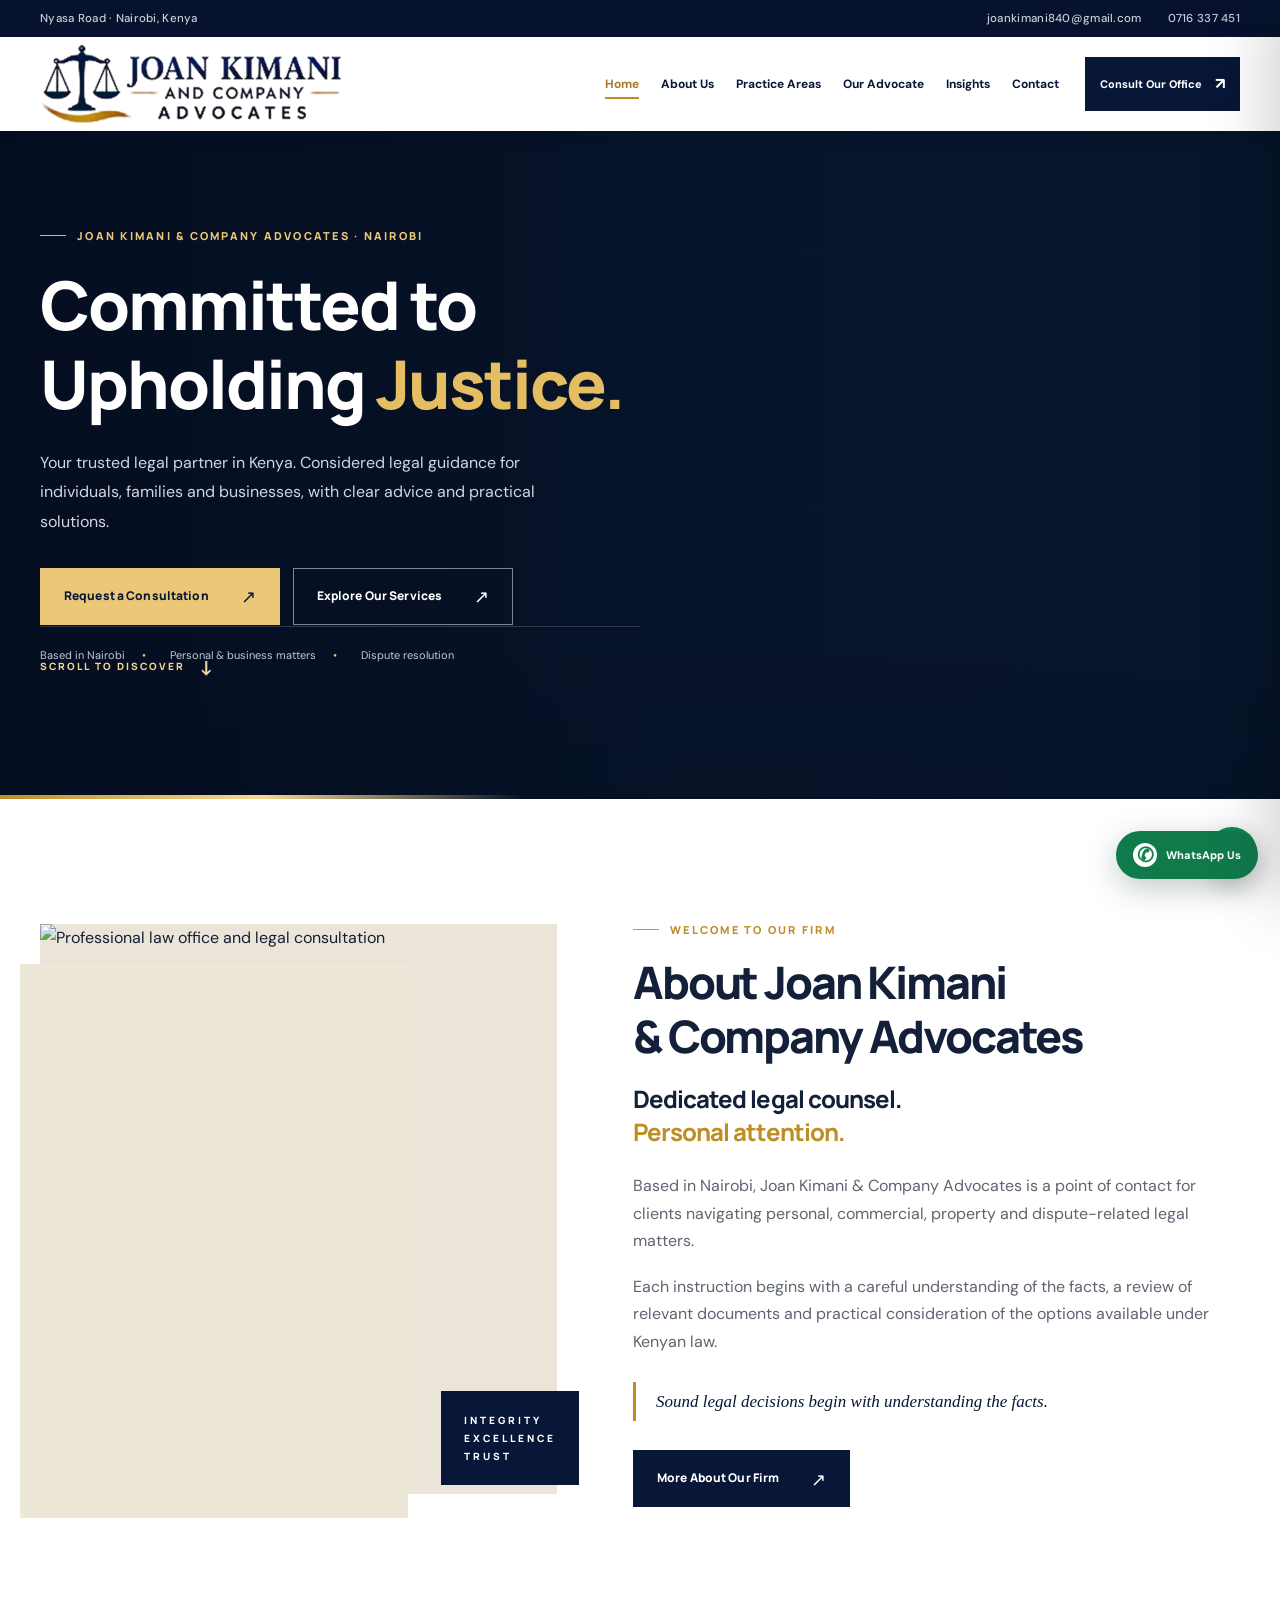
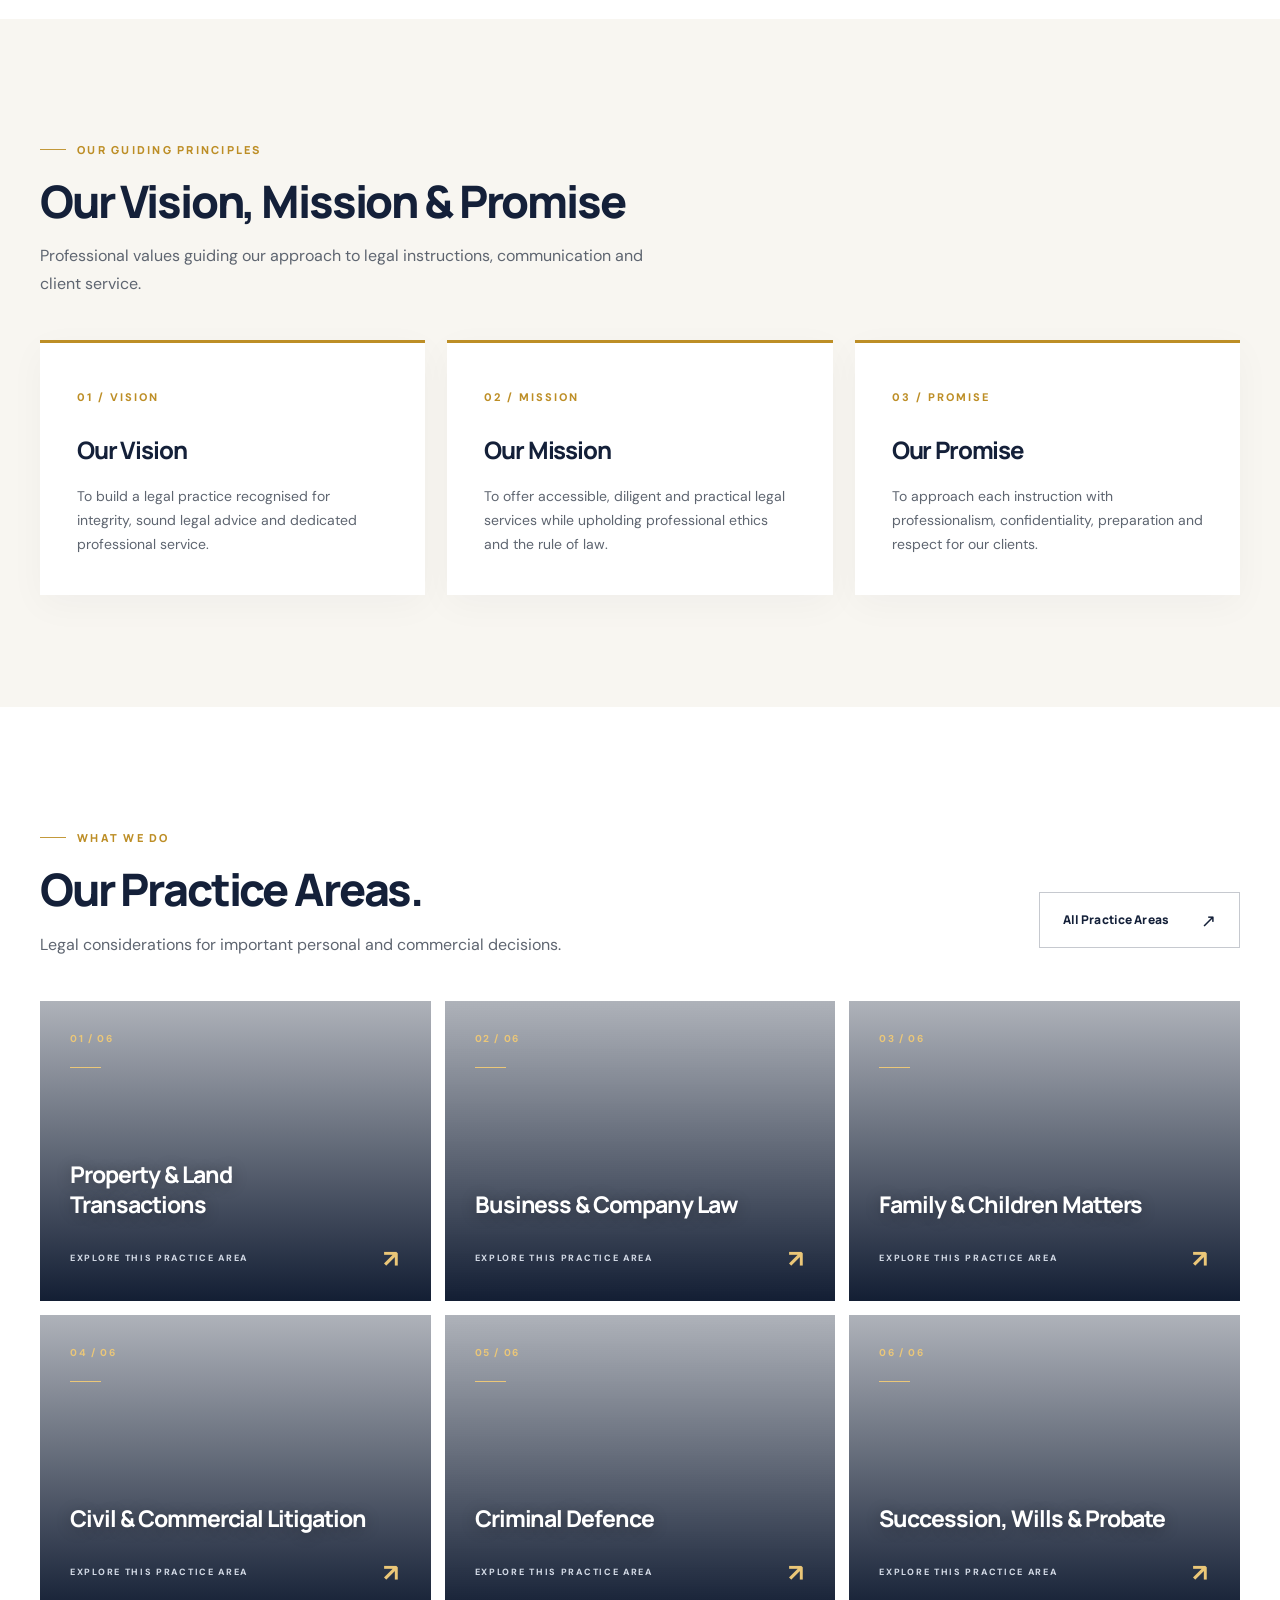
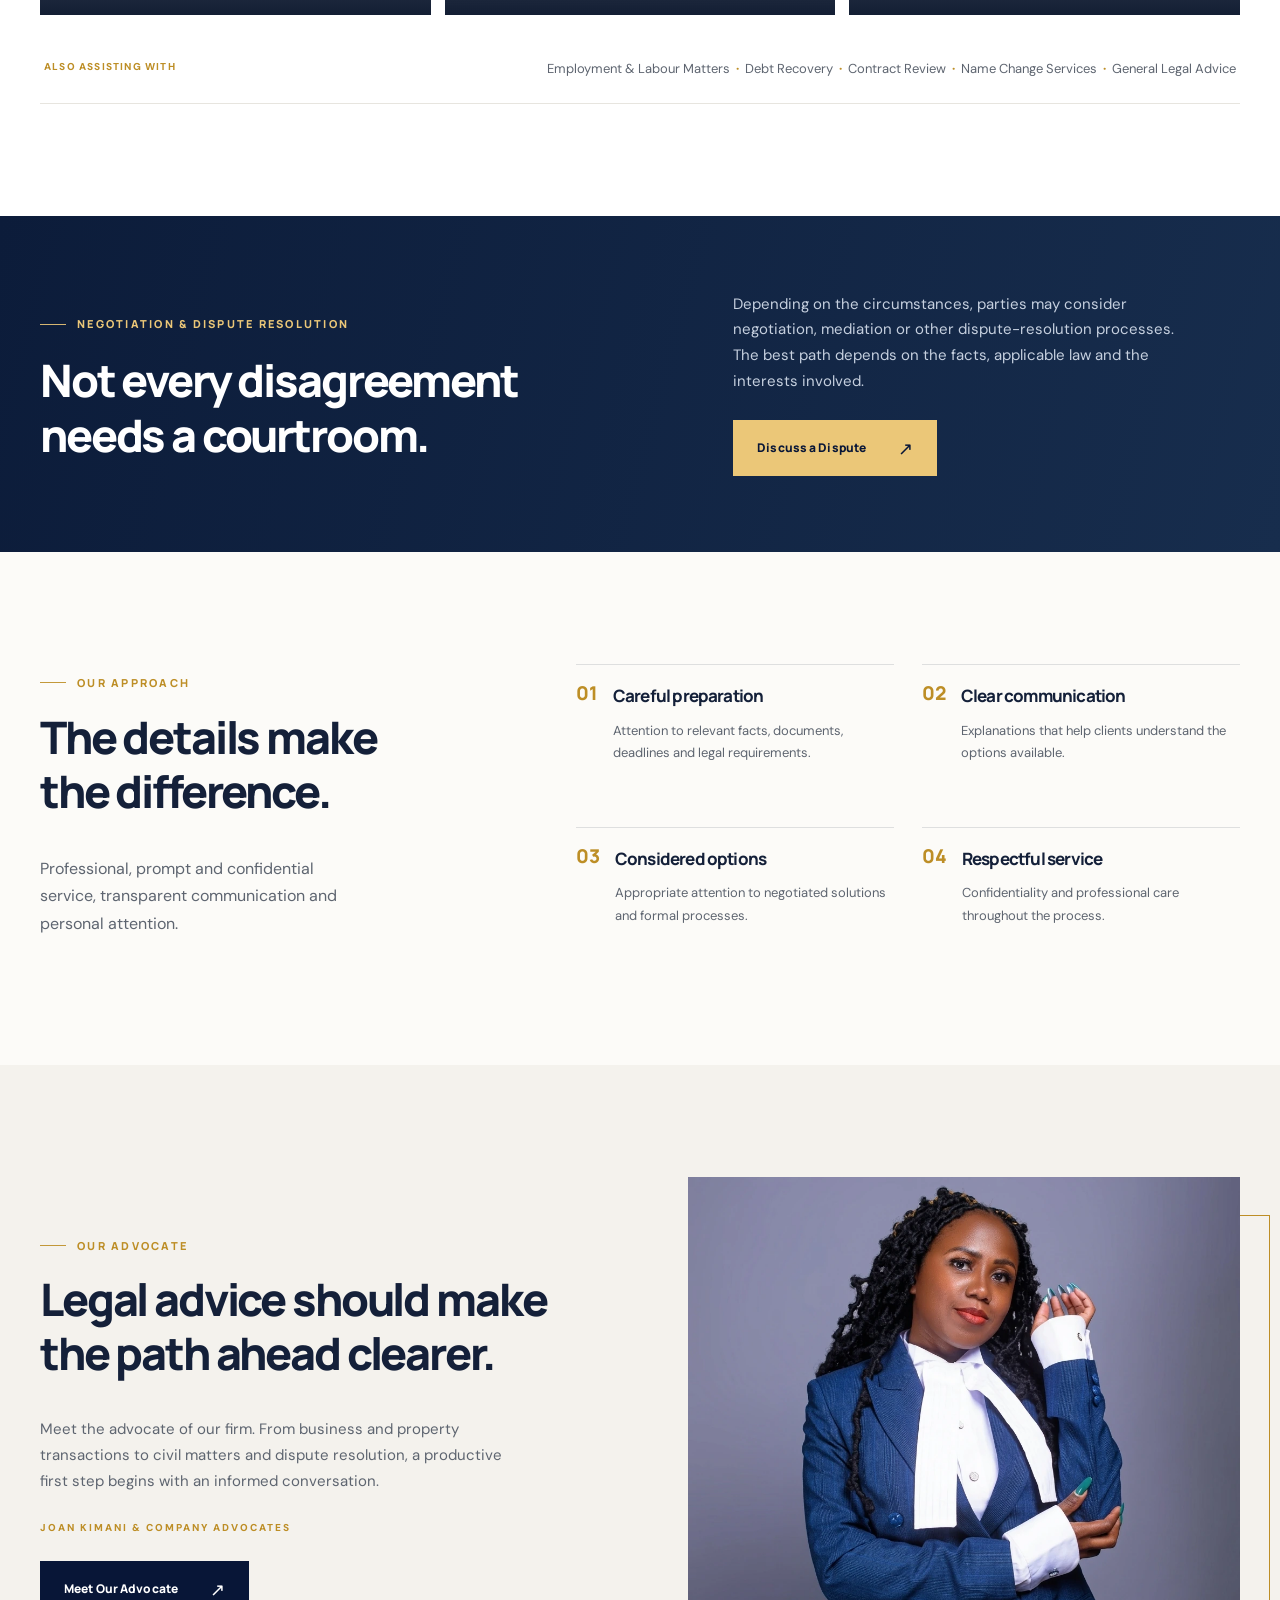
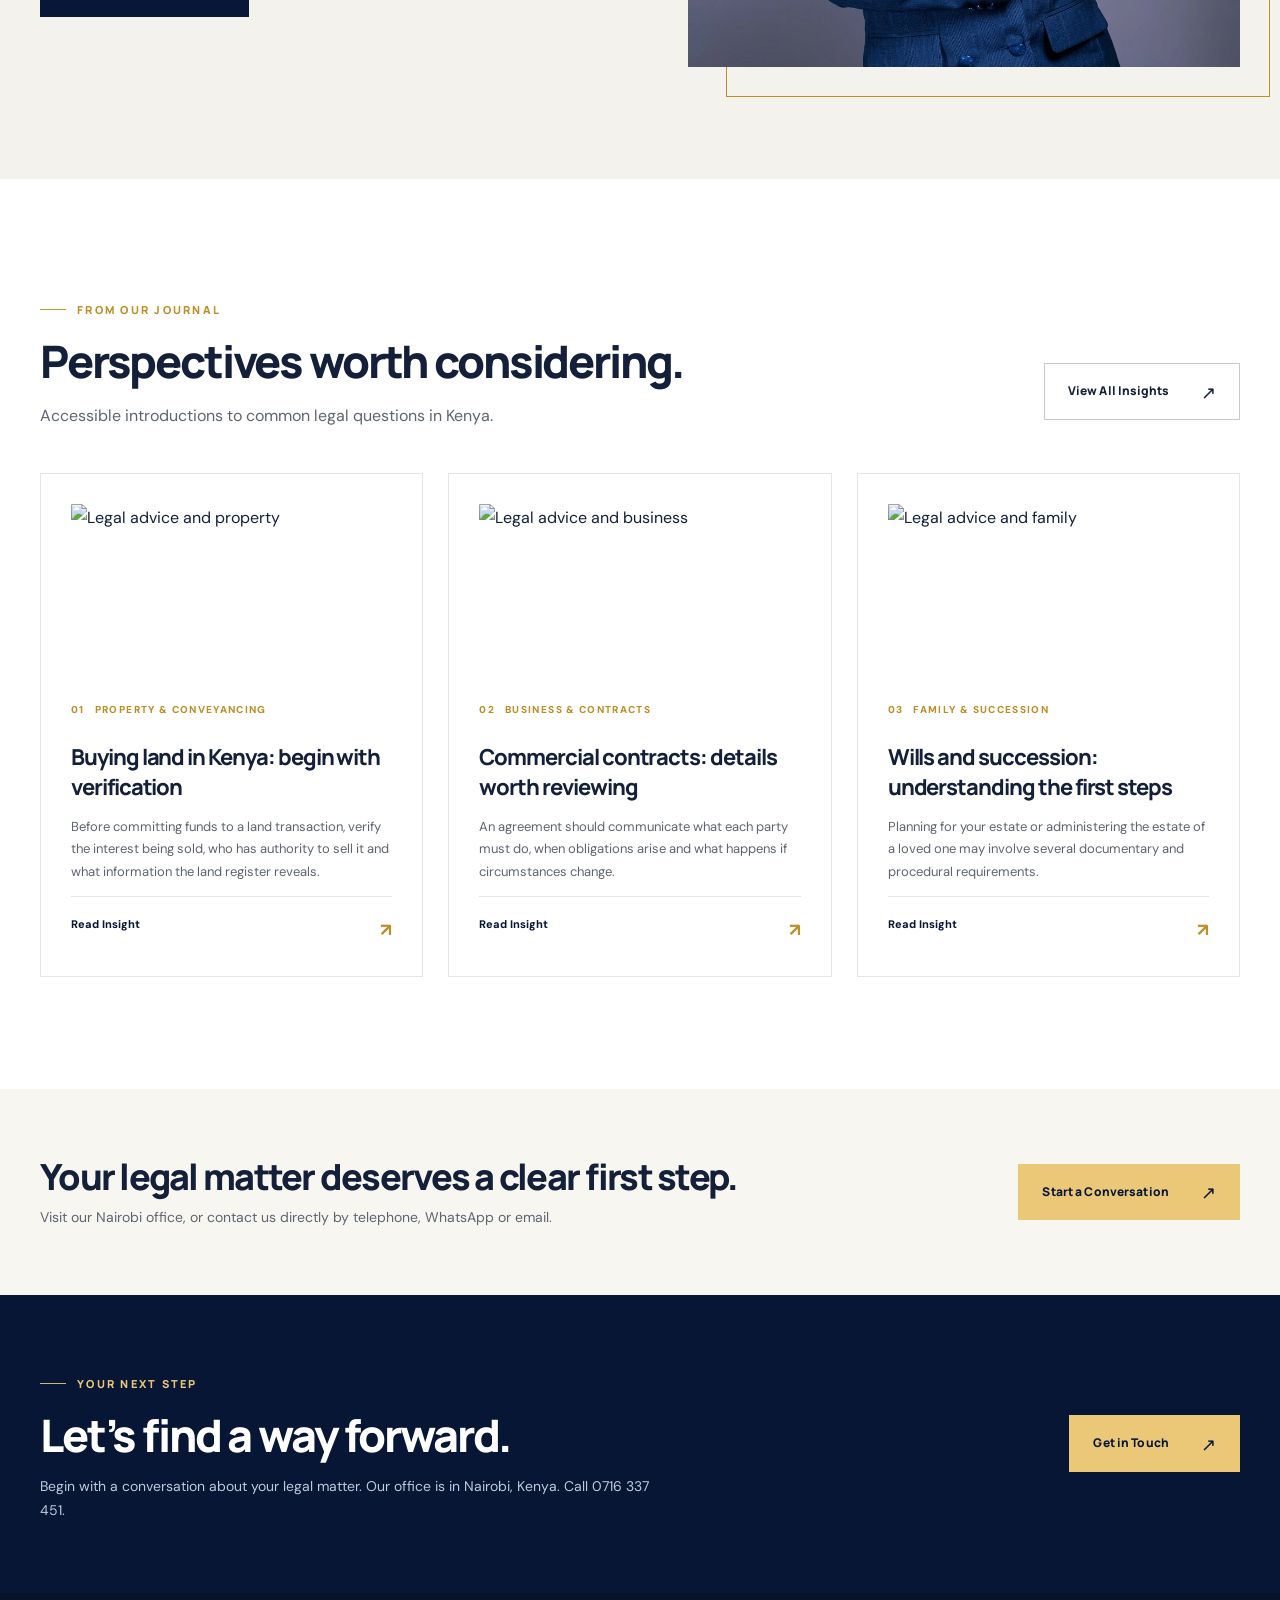
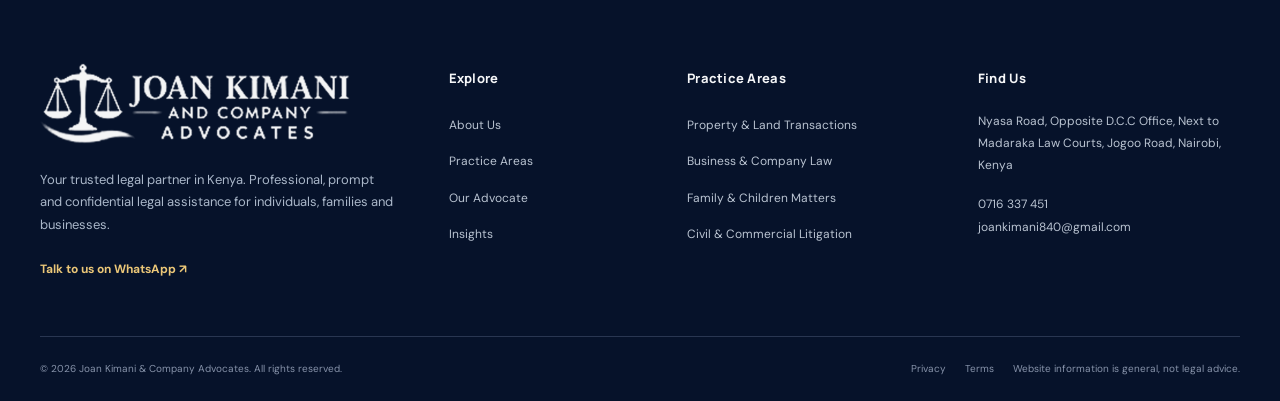
==== commit 6e4706ab: "Fix hero background, 4K branding, imagery and WhatsApp UI" ====
--- a/index.html
+++ b/index.html
@@ -1,15 +1,16 @@
 <!DOCTYPE html>
+
 <html lang="en-KE"><head><meta charset="utf-8"/><meta content="width=device-width,initial-scale=1" name="viewport"/><meta content="#081637" name="theme-color"/><meta content="light" name="color-scheme"/><title>Joan Kimani &amp; Company Advocates | Law Firm in Nairobi, Kenya</title><meta content="Your trusted legal partner in Kenya. Property, business, family, litigation, criminal defence and succession legal services from Nairobi." name="description"/><meta content="website" property="og:type"/><meta content="Joan Kimani &amp; Company Advocates | Law Firm in Nairobi, Kenya" property="og:title"/><meta content="Your trusted legal partner in Kenya. Property, business, family, litigation, criminal defence and succession legal services from Nairobi." property="og:description"/><meta content="/assets/social-preview.jpg" property="og:image"/><meta content="summary_large_image" name="twitter:card"/><link href="/assets/favicon.png" rel="icon" type="image/png"/><link href="https://fonts.googleapis.com" rel="preconnect"/><link crossorigin="" href="https://fonts.gstatic.com" rel="preconnect"/><link href="/assets/site.css" rel="stylesheet"/><script defer="" src="/assets/site.js"></script><script type="application/ld+json">{"@context": "https://schema.org", "@type": "LegalService", "name": "Joan Kimani & Company Advocates", "image": "/assets/joan-kimani-logo.png", "telephone": "+254716337451", "email": "joankimani840@gmail.com", "address": {"@type": "PostalAddress", "streetAddress": "Nyasa Road, opposite D.C.C Office, next to Madaraka Law Courts, Jogoo Road", "addressLocality": "Nairobi", "addressCountry": "KE"}, "areaServed": "Kenya"}</script></head><body><a class="skip-link" href="#main-content">Skip to main content</a>
 <div class="utility-bar"><div class="container utility-inner"><span>Nyasa Road · Nairobi, Kenya</span><div class="utility-links"><a href="mailto:joankimani840@gmail.com">joankimani840@gmail.com</a><a href="tel:+254716337451">0716 337 451</a></div></div></div>
-<header class="site-header" id="site-header"><div class="container nav-wrap"><a aria-label="Joan Kimani and Company Advocates home" class="brand" href="/"><img alt="Joan Kimani and Company Advocates logo" height="840" src="/assets/joan-kimani-logo-transparent.png" width="3200"/></a><nav aria-label="Main navigation" class="desktop-nav"><a aria-current="page" class="nav-link active" href="/">Home</a><a class="nav-link" href="/about/">About Us</a><a class="nav-link" href="/practice-areas/">Practice Areas</a><a class="nav-link" href="/managing-partner/">Our Advocate</a><a class="nav-link" href="/insights/">Insights</a><a class="nav-link" href="/contact/">Contact</a></nav><div class="header-actions"><a class="header-consult" href="/contact/">Consult Our Office <span aria-hidden="true">↗</span></a><button aria-controls="mobile-panel" aria-expanded="false" aria-label="Open navigation menu" class="menu-trigger" data-mobile-open="" type="button"><span></span><span></span><span></span></button></div></div></header>
-<div aria-hidden="true" class="menu-backdrop" id="mobile-backdrop"></div><div aria-hidden="true" aria-label="Mobile navigation" class="mobile-panel" id="mobile-panel" inert=""><div class="mobile-top"><strong>JOAN KIMANI &amp; COMPANY</strong><button aria-label="Close navigation menu" data-mobile-close="" type="button">×</button></div><nav aria-label="Mobile links"><a class="mobile-nav-link" href="/">Home<span aria-hidden="true">↗</span></a><a class="mobile-nav-link" href="/about/">About Us<span aria-hidden="true">↗</span></a><a class="mobile-nav-link" href="/practice-areas/">Practice Areas<span aria-hidden="true">↗</span></a><a class="mobile-nav-link" href="/managing-partner/">Our Advocate<span aria-hidden="true">↗</span></a><a class="mobile-nav-link" href="/insights/">Insights<span aria-hidden="true">↗</span></a><a class="mobile-nav-link" href="/contact/">Contact<span aria-hidden="true">↗</span></a></nav><a class="btn btn-gold mobile-cta" href="/contact/"><span>Request a Consultation</span><span aria-hidden="true" class="btn-arrow">↗</span></a><div class="mobile-contact"><a href="tel:+254716337451">0716 337 451</a><a href="mailto:joankimani840@gmail.com">joankimani840@gmail.com</a></div></div><main id="main-content"><section class="hero-home"><div class="container hero-grid"><div class="hero-copy"><span class="eyebrow eyebrow-light">JOAN KIMANI &amp; COMPANY ADVOCATES · NAIROBI</span><h1>Committed to Upholding <em>Justice.</em></h1><p>Your trusted legal partner in Kenya. Considered legal guidance for individuals, families and businesses, with clear advice and practical solutions.</p><div class="hero-buttons"><a class="btn btn-gold" href="/contact/"><span>Request a Consultation</span><span aria-hidden="true" class="btn-arrow">↗</span></a><a class="btn btn-light-outline" href="/practice-areas/"><span>Explore Our Services</span><span aria-hidden="true" class="btn-arrow">↗</span></a></div><div class="hero-trust"><span>Based in Nairobi</span><span>Personal &amp; business matters</span><span>Dispute resolution</span></div><a class="scroll-cue" href="#welcome">SCROLL TO DISCOVER <span aria-hidden="true">↓</span></a></div><div aria-label="Legal practice photographic collage" class="hero-photo-stack"><div class="hero-image hero-image-main"><img alt="Legal documents and advocacy practice" fetchpriority="high" src="https://images.pexels.com/photos/5668473/pexels-photo-5668473.jpeg?auto=compress&amp;cs=tinysrgb&amp;w=1600"/></div><div class="hero-image hero-image-secondary"><img alt="Courthouse and justice" loading="lazy" src="https://images.pexels.com/photos/5668858/pexels-photo-5668858.jpeg?auto=compress&amp;cs=tinysrgb&amp;w=950"/></div><div class="hero-image-label"><span>ACCESS TO JUSTICE</span><strong>Trusted counsel in Kenya</strong></div></div></div><div class="hero-bottom-accent"></div></section>
-<section class="section section-about" id="welcome"><div class="container about-grid"><div class="about-art"><img alt="Professional law office and legal consultation" height="1024" loading="lazy" src="https://images.pexels.com/photos/8112180/pexels-photo-8112180.jpeg?auto=compress&amp;cs=tinysrgb&amp;w=950" width="1024"/><div class="about-art-caption"><span>INTEGRITY</span><span>EXCELLENCE</span><span>TRUST</span></div></div><div class="about-text"><span class="eyebrow">WELCOME TO OUR FIRM</span><h2>About Joan Kimani<br/>&amp; Company Advocates</h2><h3>Dedicated legal counsel.<br/><span>Personal attention.</span></h3><p>Based in Nairobi, Joan Kimani &amp; Company Advocates is a point of contact for clients navigating personal, commercial, property and dispute-related legal matters.</p><p>Each instruction begins with a careful understanding of the facts, a review of relevant documents and practical consideration of the options available under Kenyan law.</p><blockquote>Sound legal decisions begin with understanding the facts.</blockquote><a class="btn btn-dark" href="/about/"><span>More About Our Firm</span><span aria-hidden="true" class="btn-arrow">↗</span></a></div></div></section>
+<header class="site-header" id="site-header"><div class="container nav-wrap"><a aria-label="Joan Kimani and Company Advocates home" class="brand" href="/"><img alt="Joan Kimani and Company Advocates logo" height="1008" src="/assets/joan-kimani-logo-transparent-4k.png" width="3840"/></a><nav aria-label="Main navigation" class="desktop-nav"><a aria-current="page" class="nav-link active" href="/">Home</a><a class="nav-link" href="/about/">About Us</a><a class="nav-link" href="/practice-areas/">Practice Areas</a><a class="nav-link" href="/managing-partner/">Our Advocate</a><a class="nav-link" href="/insights/">Insights</a><a class="nav-link" href="/contact/">Contact</a></nav><div class="header-actions"><a class="header-consult" href="/contact/">Consult Our Office <span aria-hidden="true">↗</span></a><button aria-controls="mobile-panel" aria-expanded="false" aria-label="Open navigation menu" class="menu-trigger" data-mobile-open="" type="button"><span></span><span></span><span></span></button></div></div></header>
+<div aria-hidden="true" class="menu-backdrop" id="mobile-backdrop"></div><div aria-hidden="true" aria-label="Mobile navigation" class="mobile-panel" id="mobile-panel" inert=""><div class="mobile-top"><strong>JOAN KIMANI &amp; COMPANY</strong><button aria-label="Close navigation menu" data-mobile-close="" type="button">×</button></div><nav aria-label="Mobile links"><a class="mobile-nav-link" href="/">Home<span aria-hidden="true">↗</span></a><a class="mobile-nav-link" href="/about/">About Us<span aria-hidden="true">↗</span></a><a class="mobile-nav-link" href="/practice-areas/">Practice Areas<span aria-hidden="true">↗</span></a><a class="mobile-nav-link" href="/managing-partner/">Our Advocate<span aria-hidden="true">↗</span></a><a class="mobile-nav-link" href="/insights/">Insights<span aria-hidden="true">↗</span></a><a class="mobile-nav-link" href="/contact/">Contact<span aria-hidden="true">↗</span></a></nav><a class="btn btn-gold mobile-cta" href="/contact/"><span>Request a Consultation</span><span aria-hidden="true" class="btn-arrow">↗</span></a><div class="mobile-contact"><a href="tel:+254716337451">0716 337 451</a><a href="mailto:joankimani840@gmail.com">joankimani840@gmail.com</a></div></div><main id="main-content"><section class="hero-home hero-reference-background" style='--hero-bg:url("https://images.pexels.com/photos/5668806/pexels-photo-5668806.jpeg?auto=compress&amp;cs=tinysrgb&amp;w=2000")'><div class="container hero-grid hero-single-bg"><div class="hero-copy"><span class="eyebrow eyebrow-light">JOAN KIMANI &amp; COMPANY ADVOCATES · NAIROBI</span><h1>Committed to Upholding <em>Justice.</em></h1><p>Your trusted legal partner in Kenya. Considered legal guidance for individuals, families and businesses, with clear advice and practical solutions.</p><div class="hero-buttons"><a class="btn btn-gold" href="/contact/"><span>Request a Consultation</span><span aria-hidden="true" class="btn-arrow">↗</span></a><a class="btn btn-light-outline" href="/practice-areas/"><span>Explore Our Services</span><span aria-hidden="true" class="btn-arrow">↗</span></a></div><div class="hero-trust"><span>Based in Nairobi</span><span>Personal &amp; business matters</span><span>Dispute resolution</span></div><a class="scroll-cue" href="#welcome">SCROLL TO DISCOVER <span aria-hidden="true">↓</span></a></div></div><div class="hero-bottom-accent"></div></section>
+<section class="section section-about" id="welcome"><div class="container about-grid"><div class="about-art"><img alt="Professional law office and legal consultation" height="1024" loading="lazy" src="https://images.pexels.com/photos/5668806/pexels-photo-5668806.jpeg?auto=compress&amp;cs=tinysrgb&amp;w=1100" width="1024"/><div class="about-art-caption"><span>INTEGRITY</span><span>EXCELLENCE</span><span>TRUST</span></div></div><div class="about-text"><span class="eyebrow">WELCOME TO OUR FIRM</span><h2>About Joan Kimani<br/>&amp; Company Advocates</h2><h3>Dedicated legal counsel.<br/><span>Personal attention.</span></h3><p>Based in Nairobi, Joan Kimani &amp; Company Advocates is a point of contact for clients navigating personal, commercial, property and dispute-related legal matters.</p><p>Each instruction begins with a careful understanding of the facts, a review of relevant documents and practical consideration of the options available under Kenyan law.</p><blockquote>Sound legal decisions begin with understanding the facts.</blockquote><a class="btn btn-dark" href="/about/"><span>More About Our Firm</span><span aria-hidden="true" class="btn-arrow">↗</span></a></div></div></section>
 <section class="section section-principles"><div class="container"><div class="section-head"><div><span class="eyebrow">OUR GUIDING PRINCIPLES</span><h2>Our Vision, Mission &amp; Promise</h2><p>Professional values guiding our approach to legal instructions, communication and client service.</p></div></div><div class="principle-grid"><article><span>01 / VISION</span><h3>Our Vision</h3><p>To build a legal practice recognised for integrity, sound legal advice and dedicated professional service.</p></article><article><span>02 / MISSION</span><h3>Our Mission</h3><p>To offer accessible, diligent and practical legal services while upholding professional ethics and the rule of law.</p></article><article><span>03 / PROMISE</span><h3>Our Promise</h3><p>To approach each instruction with professionalism, confidentiality, preparation and respect for our clients.</p></article></div></div></section>
-<section class="section section-practices"><div class="container"><div class="section-head"><div><span class="eyebrow">WHAT WE DO</span><h2>Our Practice Areas.</h2><p>Legal considerations for important personal and commercial decisions.</p></div><a class="btn btn-outline" href="/practice-areas/"><span>All Practice Areas</span><span aria-hidden="true" class="btn-arrow">↗</span></a></div><div class="practice-grid"><a class="practice-tile" href="/practice-areas/#property" style='--tile-image:url("https://images.pexels.com/photos/8112184/pexels-photo-8112184.jpeg?auto=compress&amp;cs=tinysrgb&amp;w=850")'><span class="tile-number">01 / 06</span><span class="tile-line"></span><h3>Property &amp; Land Transactions</h3><span class="tile-foot">EXPLORE THIS PRACTICE AREA <span aria-hidden="true">↗</span></span></a><a class="practice-tile" href="/practice-areas/#business" style='--tile-image:url("https://images.pexels.com/photos/8112180/pexels-photo-8112180.jpeg?auto=compress&amp;cs=tinysrgb&amp;w=850")'><span class="tile-number">02 / 06</span><span class="tile-line"></span><h3>Business &amp; Company Law</h3><span class="tile-foot">EXPLORE THIS PRACTICE AREA <span aria-hidden="true">↗</span></span></a><a class="practice-tile" href="/practice-areas/#family" style='--tile-image:url("https://images.pexels.com/photos/7415115/pexels-photo-7415115.jpeg?auto=compress&amp;cs=tinysrgb&amp;w=850")'><span class="tile-number">03 / 06</span><span class="tile-line"></span><h3>Family &amp; Children Matters</h3><span class="tile-foot">EXPLORE THIS PRACTICE AREA <span aria-hidden="true">↗</span></span></a><a class="practice-tile" href="/practice-areas/#litigation" style='--tile-image:url("https://images.pexels.com/photos/5668473/pexels-photo-5668473.jpeg?auto=compress&amp;cs=tinysrgb&amp;w=850")'><span class="tile-number">04 / 06</span><span class="tile-line"></span><h3>Civil &amp; Commercial Litigation</h3><span class="tile-foot">EXPLORE THIS PRACTICE AREA <span aria-hidden="true">↗</span></span></a><a class="practice-tile" href="/practice-areas/#criminal" style='--tile-image:url("https://images.pexels.com/photos/5668858/pexels-photo-5668858.jpeg?auto=compress&amp;cs=tinysrgb&amp;w=850")'><span class="tile-number">05 / 06</span><span class="tile-line"></span><h3>Criminal Defence</h3><span class="tile-foot">EXPLORE THIS PRACTICE AREA <span aria-hidden="true">↗</span></span></a><a class="practice-tile" href="/practice-areas/#succession" style='--tile-image:url("https://images.pexels.com/photos/5668481/pexels-photo-5668481.jpeg?auto=compress&amp;cs=tinysrgb&amp;w=850")'><span class="tile-number">06 / 06</span><span class="tile-line"></span><h3>Succession, Wills &amp; Probate</h3><span class="tile-foot">EXPLORE THIS PRACTICE AREA <span aria-hidden="true">↗</span></span></a></div><div class="more-practices"><span>ALSO ASSISTING WITH</span><p>Employment &amp; Labour Matters <b>·</b> Debt Recovery <b>·</b> Contract Review <b>·</b> Name Change Services <b>·</b> General Legal Advice</p></div></div></section>
+<section class="section section-practices"><div class="container"><div class="section-head"><div><span class="eyebrow">WHAT WE DO</span><h2>Our Practice Areas.</h2><p>Legal considerations for important personal and commercial decisions.</p></div><a class="btn btn-outline" href="/practice-areas/"><span>All Practice Areas</span><span aria-hidden="true" class="btn-arrow">↗</span></a></div><div class="practice-grid"><a class="practice-tile" href="/practice-areas/#property" style='--tile-image:url("https://images.pexels.com/photos/5668806/pexels-photo-5668806.jpeg?auto=compress&amp;cs=tinysrgb&amp;w=1100")'><span class="tile-number">01 / 06</span><span class="tile-line"></span><h3>Property &amp; Land Transactions</h3><span class="tile-foot">EXPLORE THIS PRACTICE AREA <span aria-hidden="true">↗</span></span></a><a class="practice-tile" href="/practice-areas/#business" style='--tile-image:url("https://images.pexels.com/photos/5668508/pexels-photo-5668508.jpeg?auto=compress&amp;cs=tinysrgb&amp;w=1100")'><span class="tile-number">02 / 06</span><span class="tile-line"></span><h3>Business &amp; Company Law</h3><span class="tile-foot">EXPLORE THIS PRACTICE AREA <span aria-hidden="true">↗</span></span></a><a class="practice-tile" href="/practice-areas/#family" style='--tile-image:url("https://images.pexels.com/photos/5668806/pexels-photo-5668806.jpeg?auto=compress&amp;cs=tinysrgb&amp;w=1100")'><span class="tile-number">03 / 06</span><span class="tile-line"></span><h3>Family &amp; Children Matters</h3><span class="tile-foot">EXPLORE THIS PRACTICE AREA <span aria-hidden="true">↗</span></span></a><a class="practice-tile" href="/practice-areas/#litigation" style='--tile-image:url("https://images.pexels.com/photos/5668508/pexels-photo-5668508.jpeg?auto=compress&amp;cs=tinysrgb&amp;w=1100")'><span class="tile-number">04 / 06</span><span class="tile-line"></span><h3>Civil &amp; Commercial Litigation</h3><span class="tile-foot">EXPLORE THIS PRACTICE AREA <span aria-hidden="true">↗</span></span></a><a class="practice-tile" href="/practice-areas/#criminal" style='--tile-image:url("https://images.pexels.com/photos/5668806/pexels-photo-5668806.jpeg?auto=compress&amp;cs=tinysrgb&amp;w=1100")'><span class="tile-number">05 / 06</span><span class="tile-line"></span><h3>Criminal Defence</h3><span class="tile-foot">EXPLORE THIS PRACTICE AREA <span aria-hidden="true">↗</span></span></a><a class="practice-tile" href="/practice-areas/#succession" style='--tile-image:url("https://images.pexels.com/photos/5668508/pexels-photo-5668508.jpeg?auto=compress&amp;cs=tinysrgb&amp;w=1100")'><span class="tile-number">06 / 06</span><span class="tile-line"></span><h3>Succession, Wills &amp; Probate</h3><span class="tile-foot">EXPLORE THIS PRACTICE AREA <span aria-hidden="true">↗</span></span></a></div><div class="more-practices"><span>ALSO ASSISTING WITH</span><p>Employment &amp; Labour Matters <b>·</b> Debt Recovery <b>·</b> Contract Review <b>·</b> Name Change Services <b>·</b> General Legal Advice</p></div></div></section>
 <section class="negotiation-section"><div class="container negotiation-wrap"><div><span class="eyebrow eyebrow-light">NEGOTIATION &amp; DISPUTE RESOLUTION</span><h2>Not every disagreement<br/>needs a courtroom.</h2></div><div><p>Depending on the circumstances, parties may consider negotiation, mediation or other dispute-resolution processes. The best path depends on the facts, applicable law and the interests involved.</p><a class="btn btn-gold" href="/contact/?area=Civil%20%26%20Commercial%20Litigation"><span>Discuss a Dispute</span><span aria-hidden="true" class="btn-arrow">↗</span></a></div></div></section>
 <section class="section approach-section"><div class="container approach-grid"><div><span class="eyebrow">OUR APPROACH</span><h2>The details make<br/>the difference.</h2><p>Professional, prompt and confidential service, transparent communication and personal attention.</p></div><div class="approach-list"><article class="approach-item"><div class="approach-num">01</div><div><h3>Careful preparation</h3><p>Attention to relevant facts, documents, deadlines and legal requirements.</p></div></article><article class="approach-item"><div class="approach-num">02</div><div><h3>Clear communication</h3><p>Explanations that help clients understand the options available.</p></div></article><article class="approach-item"><div class="approach-num">03</div><div><h3>Considered options</h3><p>Appropriate attention to negotiated solutions and formal processes.</p></div></article><article class="approach-item"><div class="approach-num">04</div><div><h3>Respectful service</h3><p>Confidentiality and professional care throughout the process.</p></div></article></div></div></section>
 <section class="section advocate-feature"><div class="container advocate-feature-grid"><div class="advocate-feature-content"><span class="eyebrow">OUR ADVOCATE</span><h2>Legal advice should make the path ahead clearer.</h2><p>Meet the advocate of our firm. From business and property transactions to civil matters and dispute resolution, a productive first step begins with an informed conversation.</p><span class="advocate-name">JOAN KIMANI &amp; COMPANY ADVOCATES</span><a class="btn btn-dark" href="/managing-partner/"><span>Meet Our Advocate</span><span aria-hidden="true" class="btn-arrow">↗</span></a></div><div class="advocate-feature-photo"><img alt="Portrait of an advocate at Joan Kimani and Company Advocates" height="1024" loading="lazy" src="/assets/advocate-joan-kimani.webp" width="1024"/></div></div></section>
-<section class="section insight-preview"><div class="container"><div class="section-head"><div><span class="eyebrow">FROM OUR JOURNAL</span><h2>Perspectives worth considering.</h2><p>Accessible introductions to common legal questions in Kenya.</p></div><a class="btn btn-outline" href="/insights/"><span>View All Insights</span><span aria-hidden="true" class="btn-arrow">↗</span></a></div><div class="insight-grid"><a class="insight-card" href="/insights/#article-1"><img alt="Legal advice and property" class="insight-photo" loading="lazy" src="https://images.pexels.com/photos/8112184/pexels-photo-8112184.jpeg?auto=compress&amp;cs=tinysrgb&amp;w=850"/><span class="small-caps">01   PROPERTY &amp; CONVEYANCING</span><h3>Buying land in Kenya: begin with verification</h3><p>Before committing funds to a land transaction, verify the interest being sold, who has authority to sell it and what information the land register reveals.</p><span class="read-more">Read Insight <span>↗</span></span></a><a class="insight-card" href="/insights/#article-2"><img alt="Legal advice and business" class="insight-photo" loading="lazy" src="https://images.pexels.com/photos/8112180/pexels-photo-8112180.jpeg?auto=compress&amp;cs=tinysrgb&amp;w=850"/><span class="small-caps">02   BUSINESS &amp; CONTRACTS</span><h3>Commercial contracts: details worth reviewing</h3><p>An agreement should communicate what each party must do, when obligations arise and what happens if circumstances change.</p><span class="read-more">Read Insight <span>↗</span></span></a><a class="insight-card" href="/insights/#article-3"><img alt="Legal advice and family" class="insight-photo" loading="lazy" src="https://images.pexels.com/photos/7415115/pexels-photo-7415115.jpeg?auto=compress&amp;cs=tinysrgb&amp;w=850"/><span class="small-caps">03   FAMILY &amp; SUCCESSION</span><h3>Wills and succession: understanding the first steps</h3><p>Planning for your estate or administering the estate of a loved one may involve several documentary and procedural requirements.</p><span class="read-more">Read Insight <span>↗</span></span></a></div></div></section>
+<section class="section insight-preview"><div class="container"><div class="section-head"><div><span class="eyebrow">FROM OUR JOURNAL</span><h2>Perspectives worth considering.</h2><p>Accessible introductions to common legal questions in Kenya.</p></div><a class="btn btn-outline" href="/insights/"><span>View All Insights</span><span aria-hidden="true" class="btn-arrow">↗</span></a></div><div class="insight-grid"><a class="insight-card" href="/insights/#article-1"><img alt="Legal advice and property" class="insight-photo" loading="lazy" src="https://images.pexels.com/photos/5668508/pexels-photo-5668508.jpeg?auto=compress&amp;cs=tinysrgb&amp;w=1100"/><span class="small-caps">01   PROPERTY &amp; CONVEYANCING</span><h3>Buying land in Kenya: begin with verification</h3><p>Before committing funds to a land transaction, verify the interest being sold, who has authority to sell it and what information the land register reveals.</p><span class="read-more">Read Insight <span>↗</span></span></a><a class="insight-card" href="/insights/#article-2"><img alt="Legal advice and business" class="insight-photo" loading="lazy" src="https://images.pexels.com/photos/5668806/pexels-photo-5668806.jpeg?auto=compress&amp;cs=tinysrgb&amp;w=1100"/><span class="small-caps">02   BUSINESS &amp; CONTRACTS</span><h3>Commercial contracts: details worth reviewing</h3><p>An agreement should communicate what each party must do, when obligations arise and what happens if circumstances change.</p><span class="read-more">Read Insight <span>↗</span></span></a><a class="insight-card" href="/insights/#article-3"><img alt="Legal advice and family" class="insight-photo" loading="lazy" src="https://images.pexels.com/photos/5668508/pexels-photo-5668508.jpeg?auto=compress&amp;cs=tinysrgb&amp;w=1100"/><span class="small-caps">03   FAMILY &amp; SUCCESSION</span><h3>Wills and succession: understanding the first steps</h3><p>Planning for your estate or administering the estate of a loved one may involve several documentary and procedural requirements.</p><span class="read-more">Read Insight <span>↗</span></span></a></div></div></section>
 <section class="closing-strip"><div class="container closing-content"><div><h2>Your legal matter deserves a clear first step.</h2><p>Visit our Nairobi office, or contact us directly by telephone, WhatsApp or email.</p></div><a class="btn btn-gold" href="/contact/"><span>Start a Conversation</span><span aria-hidden="true" class="btn-arrow">↗</span></a></div></section></main><section class="prefooter"><div class="container prefooter-wrap"><div><span class="eyebrow eyebrow-light">YOUR NEXT STEP</span><h2>Let’s find a way forward.</h2><p>Begin with a conversation about your legal matter. Our office is in Nairobi, Kenya. Call 0716 337 451.</p></div><a class="btn btn-gold" href="/contact/"><span>Get in Touch</span><span aria-hidden="true" class="btn-arrow">↗</span></a></div></section>
-<footer class="site-footer"><div class="container"><div class="footer-main"><div class="footer-about"><a aria-label="Go to homepage" class="footer-brand" href="/"><img alt="Joan Kimani and Company Advocates" height="840" src="/assets/joan-kimani-logo-transparent.png" width="3200"/></a><p>Your trusted legal partner in Kenya. Professional, prompt and confidential legal assistance for individuals, families and businesses.</p><a class="footer-whatsapp" href="https://wa.me/254716337451?text=Hello%20Joan%20Kimani%20%26%20Company%20Advocates%2C%20I%20would%20like%20to%20enquire%20about%20legal%20services." rel="noopener noreferrer" target="_blank">Talk to us on WhatsApp ↗</a></div><div><h3>Explore</h3><ul><li><a href="/about/">About Us</a></li><li><a href="/practice-areas/">Practice Areas</a></li><li><a href="/managing-partner/">Our Advocate</a></li><li><a href="/insights/">Insights</a></li></ul></div><div><h3>Practice Areas</h3><ul><li><a href="/practice-areas/#property">Property &amp; Land Transactions</a></li><li><a href="/practice-areas/#business">Business &amp; Company Law</a></li><li><a href="/practice-areas/#family">Family &amp; Children Matters</a></li><li><a href="/practice-areas/#litigation">Civil &amp; Commercial Litigation</a></li></ul></div><div class="footer-find"><h3>Find Us</h3><address>Nyasa Road, Opposite D.C.C Office, Next to Madaraka Law Courts, Jogoo Road, Nairobi, Kenya</address><a href="tel:+254716337451">0716 337 451</a><a href="mailto:joankimani840@gmail.com">joankimani840@gmail.com</a></div></div><div class="footer-bottom"><p>© 2026 Joan Kimani &amp; Company Advocates. All rights reserved.</p><div><a href="/privacy/">Privacy</a><a href="/terms/">Terms</a><span>Website information is general, not legal advice.</span></div></div></div></footer>
-<a aria-label="WhatsApp Joan Kimani and Company Advocates" class="floating-wa" href="https://wa.me/254716337451?text=Hello%20Joan%20Kimani%20%26%20Company%20Advocates%2C%20I%20would%20like%20to%20enquire%20about%20legal%20services." rel="noopener noreferrer" target="_blank"><span aria-hidden="true" class="whatsapp-mark">✆</span><span>WhatsApp Us</span></a></body></html>+<footer class="site-footer"><div class="container"><div class="footer-main"><div class="footer-about"><a aria-label="Go to homepage" class="footer-brand" href="/"><img alt="Joan Kimani and Company Advocates" height="1008" src="/assets/joan-kimani-logo-footer-4k.png" width="3840"/></a><p>Your trusted legal partner in Kenya. Professional, prompt and confidential legal assistance for individuals, families and businesses.</p><a class="footer-whatsapp" href="https://wa.me/254716337451?text=Hello%20Joan%20Kimani%20%26%20Company%20Advocates%2C%20I%20would%20like%20to%20enquire%20about%20legal%20services." rel="noopener noreferrer" target="_blank">Talk to us on WhatsApp ↗</a></div><div><h3>Explore</h3><ul><li><a href="/about/">About Us</a></li><li><a href="/practice-areas/">Practice Areas</a></li><li><a href="/managing-partner/">Our Advocate</a></li><li><a href="/insights/">Insights</a></li></ul></div><div><h3>Practice Areas</h3><ul><li><a href="/practice-areas/#property">Property &amp; Land Transactions</a></li><li><a href="/practice-areas/#business">Business &amp; Company Law</a></li><li><a href="/practice-areas/#family">Family &amp; Children Matters</a></li><li><a href="/practice-areas/#litigation">Civil &amp; Commercial Litigation</a></li></ul></div><div class="footer-find"><h3>Find Us</h3><address>Nyasa Road, Opposite D.C.C Office, Next to Madaraka Law Courts, Jogoo Road, Nairobi, Kenya</address><a href="tel:+254716337451">0716 337 451</a><a href="mailto:joankimani840@gmail.com">joankimani840@gmail.com</a></div></div><div class="footer-bottom"><p>© 2026 Joan Kimani &amp; Company Advocates. All rights reserved.</p><div><a href="/privacy/">Privacy</a><a href="/terms/">Terms</a><span>Website information is general, not legal advice.</span></div></div></div></footer>
+<a aria-label="WhatsApp Joan Kimani and Company Advocates" class="floating-wa" href="https://wa.me/254716337451?text=Hello%20Joan%20Kimani%20%26%20Company%20Advocates%2C%20I%20would%20like%20to%20enquire%20about%20legal%20services." rel="noopener noreferrer" target="_blank"><span aria-hidden="true" class="whatsapp-mark">✆</span><span>WhatsApp Us</span></a><a aria-label="Chat with Joan Kimani and Company Advocates on WhatsApp" class="floating-whatsapp" href="https://wa.me/254716337451?text=Hello%2C%20I%20would%20like%20to%20enquire%20about%20legal%20services." rel="noopener noreferrer" target="_blank" title="Chat with us on WhatsApp"><svg aria-hidden="true" focusable="false" role="img" viewbox="0 0 32 32" xmlns="http://www.w3.org/2000/svg"><path d="M16 .8C7.61.8.8 7.59.8 15.98c0 2.69.7 5.31 2.03 7.62L.7 31.3l7.91-2.08a15.15 15.15 0 0 0 7.37 1.88h.01c8.38 0 15.2-6.82 15.2-15.2 0-4.06-1.58-7.88-4.46-10.76A15.07 15.07 0 0 0 16 .8Zm0 27.73a12.54 12.54 0 0 1-6.39-1.75l-.46-.27-4.7 1.23 1.25-4.58-.3-.47a12.5 12.5 0 0 1-1.93-6.7C3.47 9.08 9.08 3.47 16 3.47a12.45 12.45 0 0 1 8.87 3.68 12.48 12.48 0 0 1 3.67 8.86c0 6.91-5.62 12.52-12.54 12.52Zm6.88-9.38c-.38-.19-2.23-1.1-2.58-1.23-.34-.13-.59-.19-.84.19s-.96 1.23-1.18 1.49-.44.29-.82.1a10.32 10.32 0 0 1-3.04-1.88 11.39 11.39 0 0 1-2.1-2.61c-.22-.38-.02-.58.16-.77.17-.17.38-.44.57-.66s.25-.38.38-.63.06-.47-.03-.66c-.1-.19-.85-2.04-1.16-2.8-.3-.74-.61-.64-.84-.65l-.71-.01c-.25 0-.66.1-1.01.47-.34.38-1.32 1.29-1.32 3.13s1.35 3.63 1.54 3.88c.19.25 2.65 4.04 6.42 5.66.9.39 1.61.62 2.16.79.91.29 1.74.25 2.4.15.73-.11 2.23-.91 2.55-1.79.32-.88.32-1.64.22-1.79-.1-.16-.35-.25-.72-.44Z" fill="currentColor"></path></svg><span aria-hidden="true" class="whatsapp-tooltip">WhatsApp Us</span></a></body></html>
--- a/assets/site.css
+++ b/assets/site.css
@@ -42,3 +42,18 @@
 @media(max-width:1100px){.brand{flex-basis:235px;width:235px}.brand img{height:66px}.desktop-nav{gap:14px}.hero-image-main{right:0}.hero-image-label{right:5px}}
 @media(max-width:900px){.hero-grid{grid-template-columns:1fr;min-height:auto}.hero-copy{padding:65px 0 32px}.hero-copy h1{max-width:700px}.hero-photo-stack{height:440px;max-width:660px;width:100%;margin:0 auto;align-self:auto;padding:0}.hero-image-main{top:12px;right:10px;width:87%;height:375px}.hero-image-secondary{left:0;bottom:3px;width:42%;height:185px}.hero-image-label{bottom:22px;right:0}.practice-grid{grid-template-columns:repeat(2,minmax(0,1fr))}}
 @media(max-width:600px){.brand{width:210px;flex-basis:210px}.brand img{height:57px}.hero-copy{padding:55px 0 17px}.hero-copy h1{font-size:clamp(42px,10vw,60px)}.hero-photo-stack{height:350px}.hero-image-main{height:305px;right:0;width:88%}.hero-image-secondary{height:147px;border-width:6px;left:0;bottom:4px}.hero-image-label{min-width:0;padding:12px 15px;bottom:13px;right:0}.hero-image-label strong{font-size:12px}.practice-grid{grid-template-columns:1fr;gap:12px}.practice-tile,.practice-tile:nth-child(2),.practice-tile:nth-child(4),.practice-tile:nth-child(6){min-height:270px}.footer-brand img{max-width:260px}}
+
+/* Reference-match adjustments: image covers ENTIRE hero; text overlay, no collage */
+.hero-home.hero-reference-background{min-height:660px;position:relative;isolation:isolate;display:flex;align-items:center;overflow:hidden;background:#07152c;color:#fff}
+.hero-home.hero-reference-background::before{content:"";position:absolute;inset:0;z-index:-2;background-image:linear-gradient(90deg,rgba(5,14,32,.98) 0%,rgba(6,16,36,.93) 31%,rgba(7,19,41,.78) 55%,rgba(5,14,31,.12) 100%),var(--hero-bg);background-size:cover;background-position:center}
+.hero-home.hero-reference-background::after{content:"";position:absolute;inset:0;z-index:-1;background:linear-gradient(180deg,transparent 77%,rgba(5,14,32,.3) 100%)}
+.hero-reference-background .hero-grid{display:block;min-height:660px;padding-block:86px 115px;width:min(100% - 72px,1200px);margin-inline:auto}
+.hero-reference-background .hero-copy{max-width:735px;padding:0;margin:0}.hero-reference-background .hero-copy h1{max-width:735px;font-size:clamp(49px,5.25vw,77px);line-height:1.18;letter-spacing:-.03em;margin:20px 0 25px}.hero-reference-background .hero-copy>p{max-width:548px;color:#d1d6e1;font-size:16px;line-height:1.83}
+.hero-reference-background .hero-trust{position:absolute;bottom:0;left:0;right:0;display:flex;flex-wrap:wrap;align-items:center;gap:24px;padding:19px 0;border-top:1px solid rgba(255,255,255,.17)}
+/* Keep real unboxed 4K transparent artwork */
+.brand img{width:100%;height:auto;max-height:85px;object-fit:contain}.footer-brand{background:transparent!important;padding:0!important;max-width:310px}.footer-brand img{width:100%;height:auto;object-fit:contain}
+/* Exact circular WhatsApp icon interaction used by reference */
+.floating-whatsapp{position:fixed;right:23px;bottom:23px;z-index:100;width:50px;height:50px;background:#118b54;color:#fff;border-radius:50%;display:grid;place-items:center;box-shadow:0 10px 25px rgba(0,0,0,.17);transition:transform .2s}.floating-whatsapp:hover{transform:translateY(-4px)}.floating-whatsapp svg{width:26px;height:26px;color:#fff}.whatsapp-tooltip{position:absolute;right:74px;white-space:nowrap;border-radius:6px;background:#09234b;color:#fff;padding:8px 11px;font:700 12px Arial,sans-serif;opacity:0;visibility:hidden;transform:translateX(7px);transition:opacity .2s,transform .2s,visibility .2s;pointer-events:none}.floating-whatsapp:hover .whatsapp-tooltip,.floating-whatsapp:focus-visible .whatsapp-tooltip{visibility:visible;opacity:1;transform:translateX(0)}
+@media(max-width:950px){.hero-reference-background .hero-grid{width:min(100% - 44px,1200px);min-height:650px}.hero-reference-background::before{background-position:62% center}}
+@media(max-width:600px){.hero-home.hero-reference-background{min-height:610px}.hero-reference-background .hero-grid{width:min(100% - 36px,1200px);min-height:610px;padding-top:70px;padding-bottom:125px}.hero-reference-background .hero-copy h1{font-size:clamp(41px,10vw,55px);margin:19px 0 22px}.hero-reference-background::before{background-image:linear-gradient(90deg,rgba(5,14,32,.96) 0%,rgba(6,16,36,.89) 48%,rgba(7,19,41,.58) 100%),var(--hero-bg);background-position:60% center}.hero-reference-background .hero-trust{gap:10px}.floating-whatsapp{width:60px;height:60px;right:15px;bottom:15px}.floating-whatsapp svg{width:33px;height:33px}}
+@media(prefers-reduced-motion:reduce){.floating-whatsapp,.whatsapp-tooltip{transition:none}}
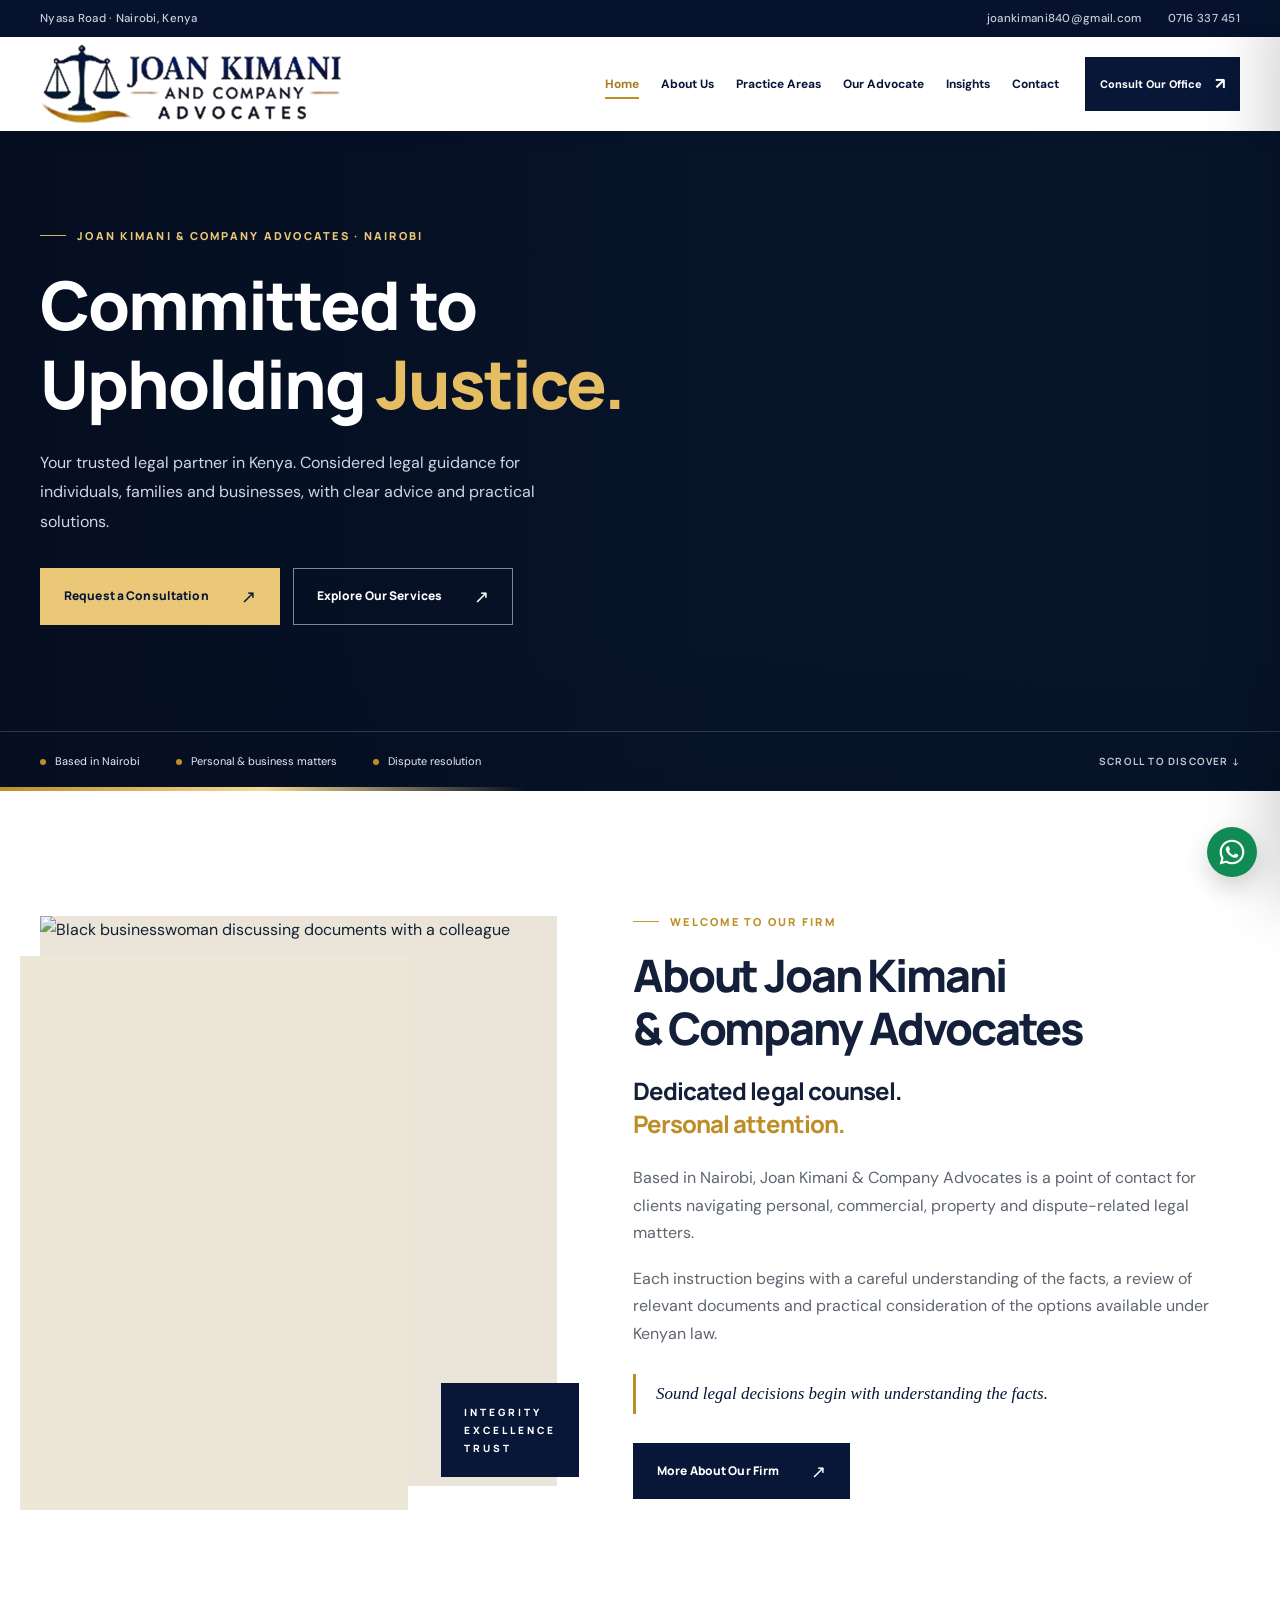
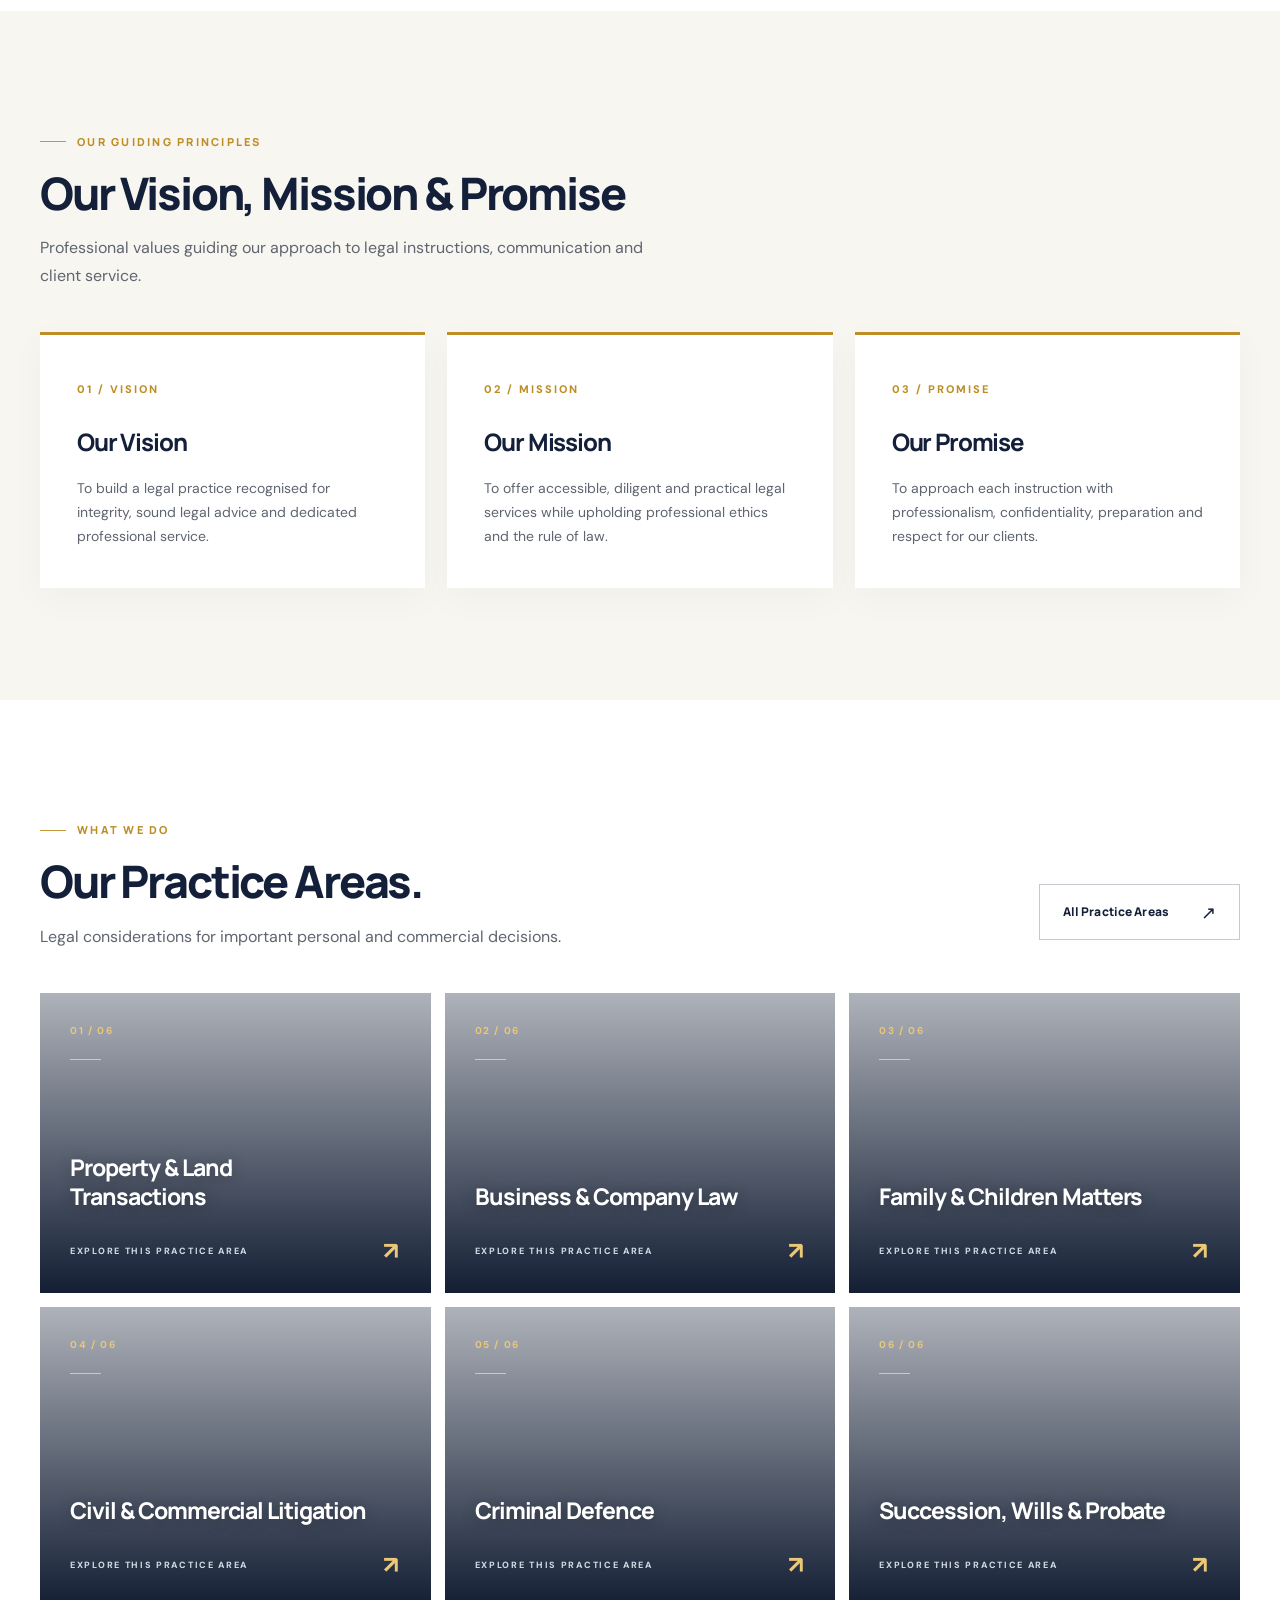
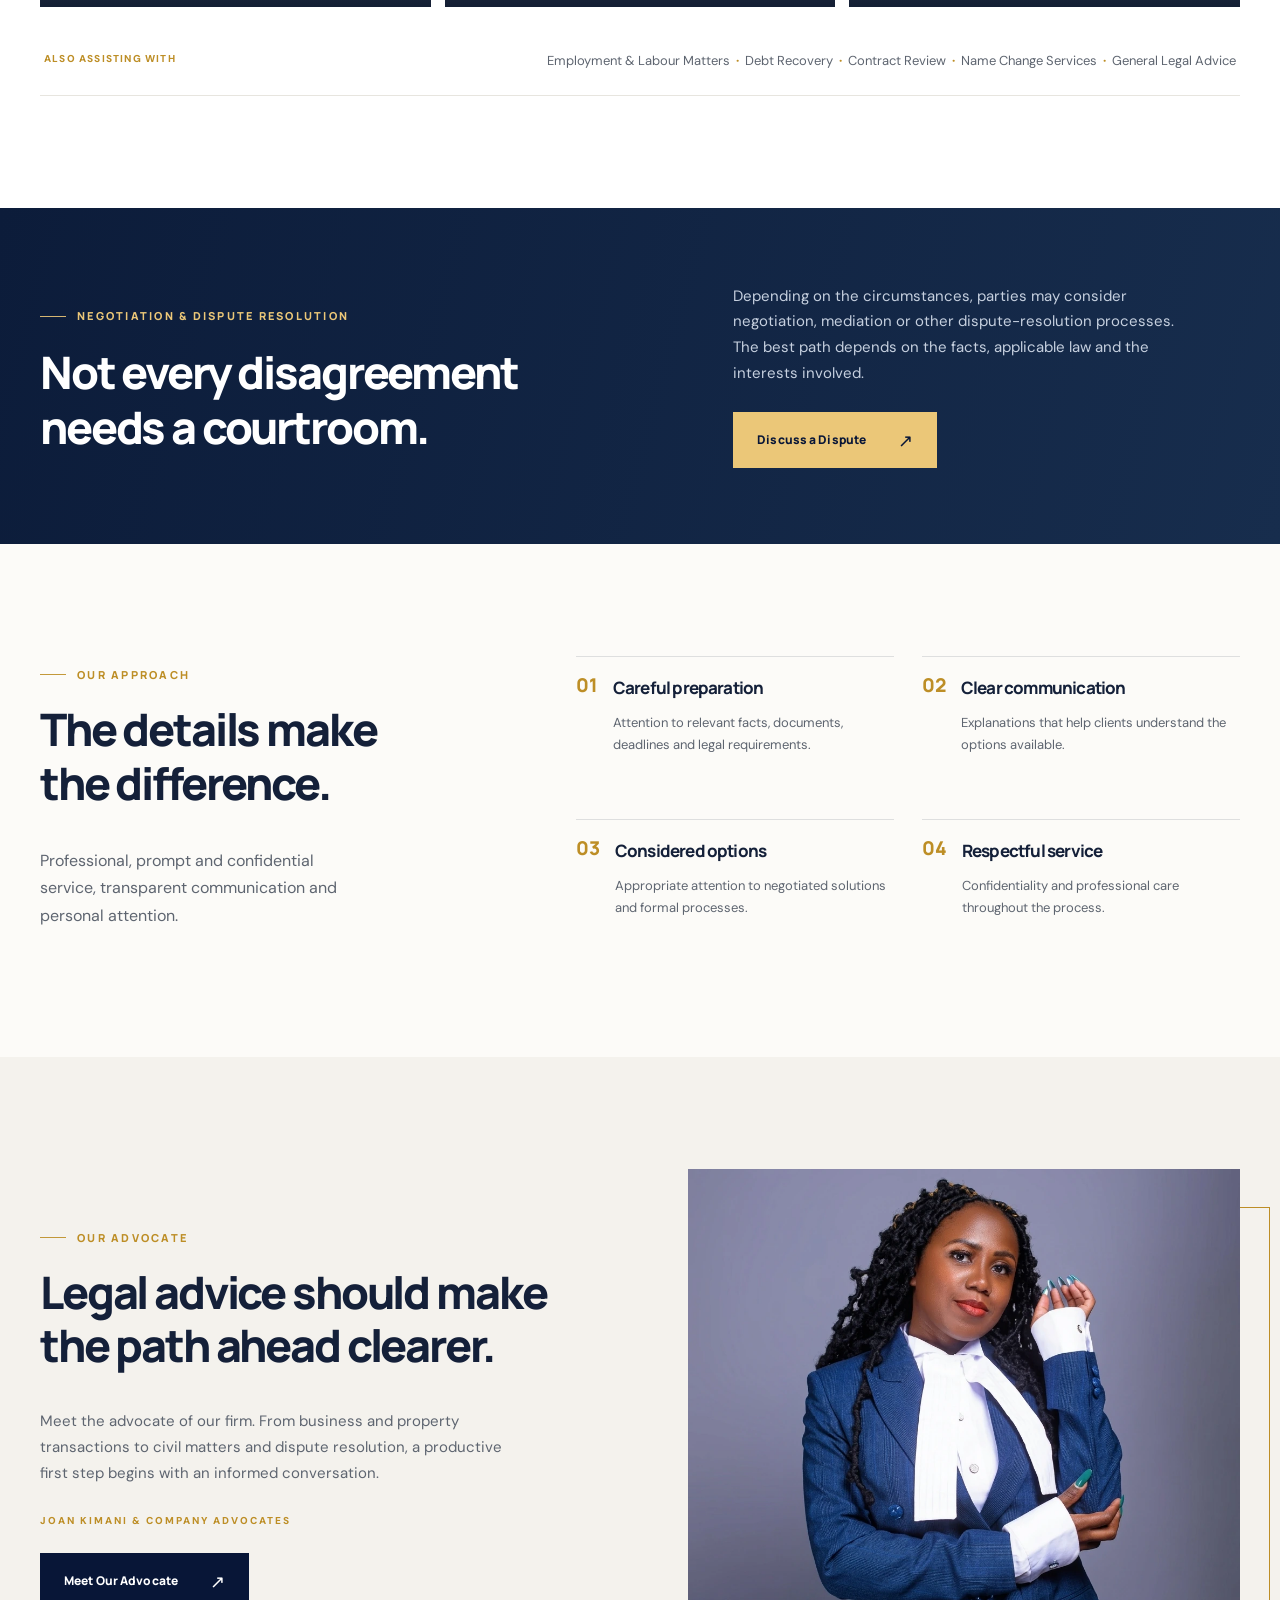
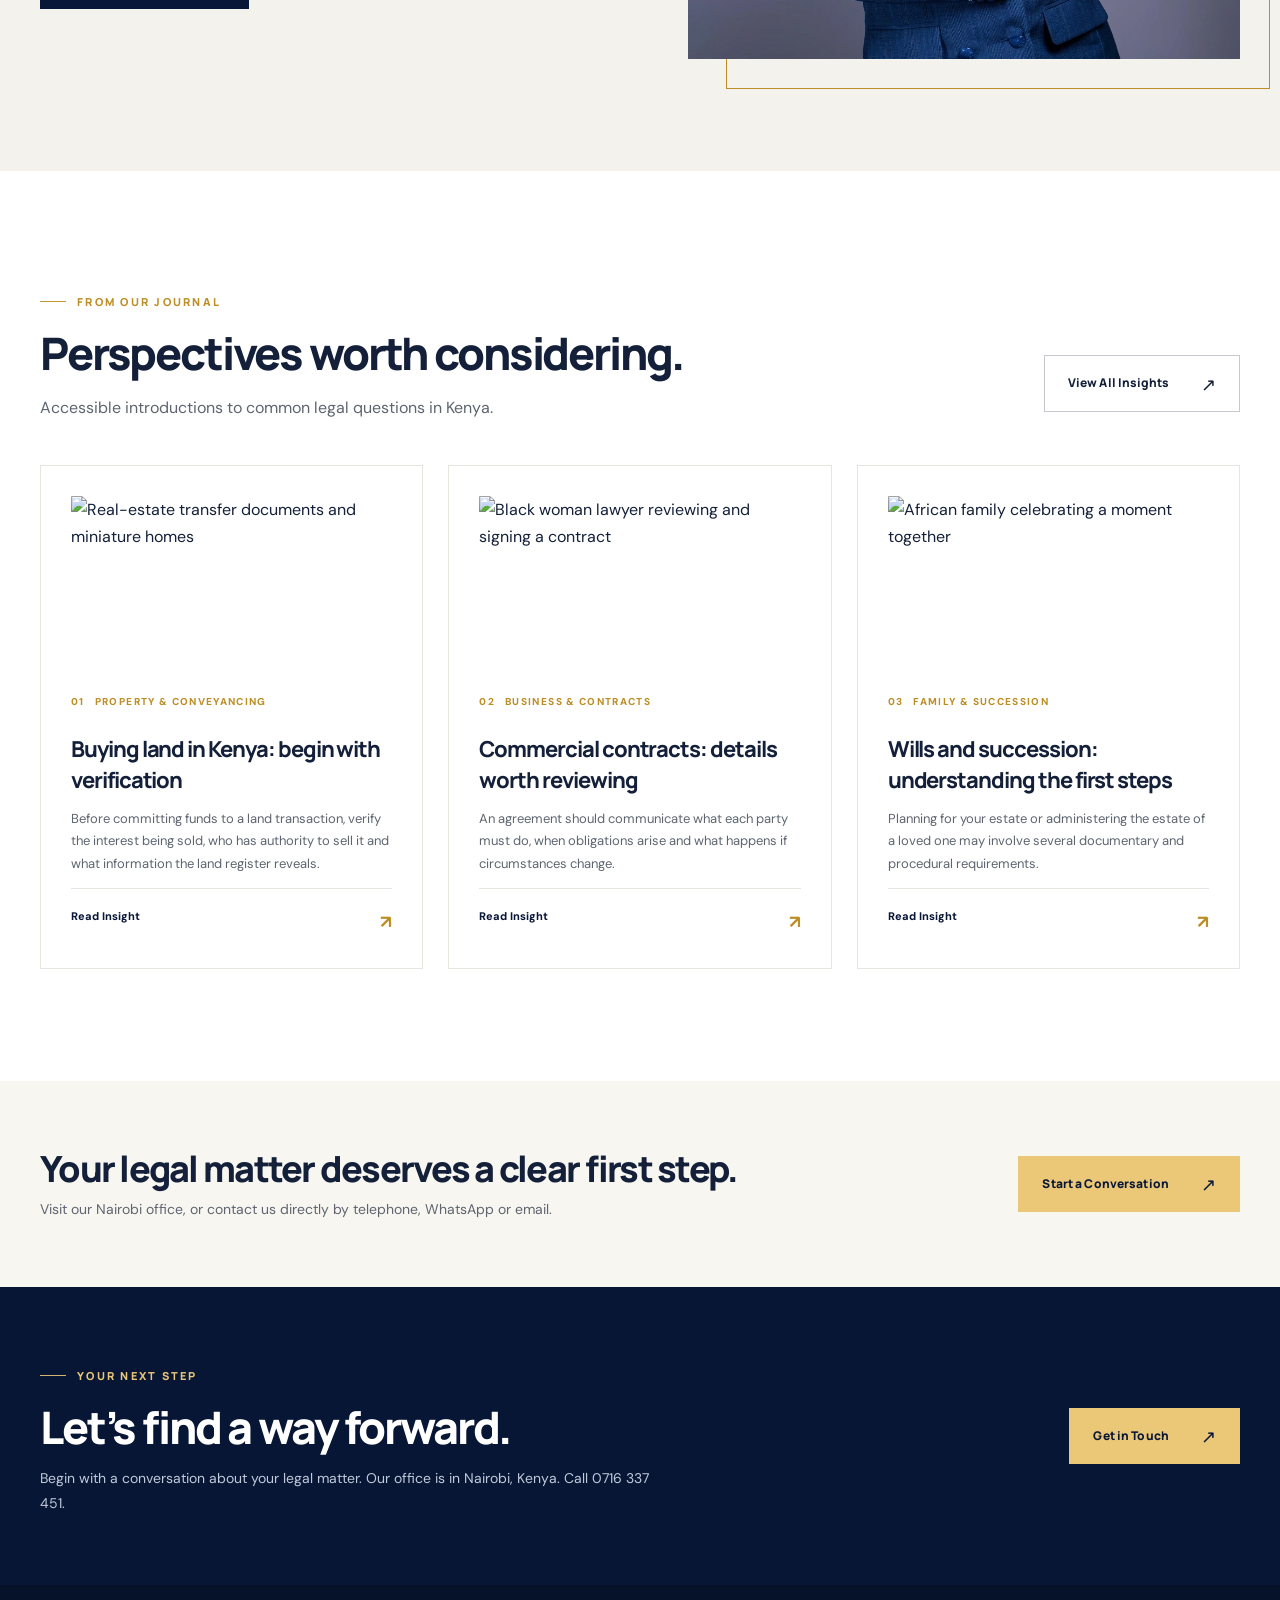
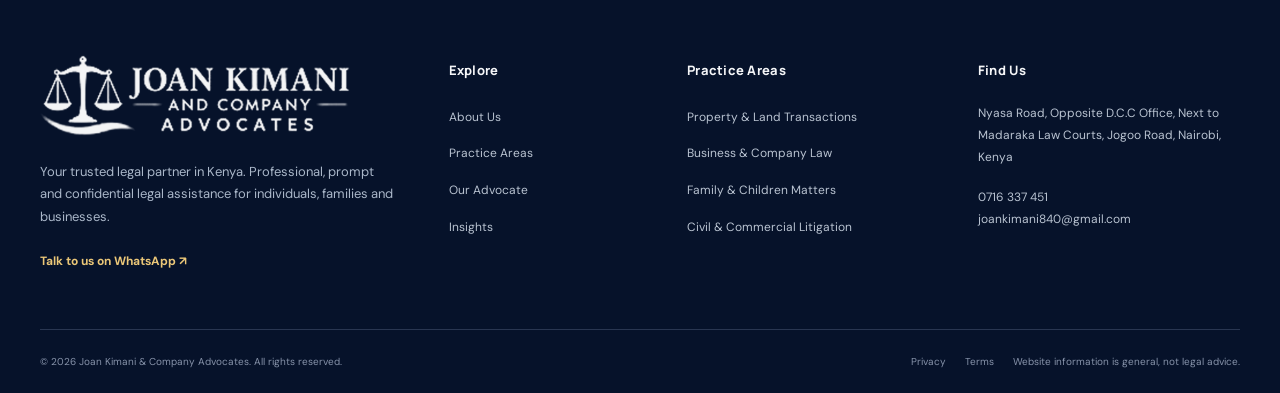
==== commit ddfc839a: "Fix repeated images, WhatsApp icon and mobile layout" ====
--- a/index.html
+++ b/index.html
@@ -3,14 +3,14 @@
 <html lang="en-KE"><head><meta charset="utf-8"/><meta content="width=device-width,initial-scale=1" name="viewport"/><meta content="#081637" name="theme-color"/><meta content="light" name="color-scheme"/><title>Joan Kimani &amp; Company Advocates | Law Firm in Nairobi, Kenya</title><meta content="Your trusted legal partner in Kenya. Property, business, family, litigation, criminal defence and succession legal services from Nairobi." name="description"/><meta content="website" property="og:type"/><meta content="Joan Kimani &amp; Company Advocates | Law Firm in Nairobi, Kenya" property="og:title"/><meta content="Your trusted legal partner in Kenya. Property, business, family, litigation, criminal defence and succession legal services from Nairobi." property="og:description"/><meta content="/assets/social-preview.jpg" property="og:image"/><meta content="summary_large_image" name="twitter:card"/><link href="/assets/favicon.png" rel="icon" type="image/png"/><link href="https://fonts.googleapis.com" rel="preconnect"/><link crossorigin="" href="https://fonts.gstatic.com" rel="preconnect"/><link href="/assets/site.css" rel="stylesheet"/><script defer="" src="/assets/site.js"></script><script type="application/ld+json">{"@context": "https://schema.org", "@type": "LegalService", "name": "Joan Kimani & Company Advocates", "image": "/assets/joan-kimani-logo.png", "telephone": "+254716337451", "email": "joankimani840@gmail.com", "address": {"@type": "PostalAddress", "streetAddress": "Nyasa Road, opposite D.C.C Office, next to Madaraka Law Courts, Jogoo Road", "addressLocality": "Nairobi", "addressCountry": "KE"}, "areaServed": "Kenya"}</script></head><body><a class="skip-link" href="#main-content">Skip to main content</a>
 <div class="utility-bar"><div class="container utility-inner"><span>Nyasa Road · Nairobi, Kenya</span><div class="utility-links"><a href="mailto:joankimani840@gmail.com">joankimani840@gmail.com</a><a href="tel:+254716337451">0716 337 451</a></div></div></div>
 <header class="site-header" id="site-header"><div class="container nav-wrap"><a aria-label="Joan Kimani and Company Advocates home" class="brand" href="/"><img alt="Joan Kimani and Company Advocates logo" height="1008" src="/assets/joan-kimani-logo-transparent-4k.png" width="3840"/></a><nav aria-label="Main navigation" class="desktop-nav"><a aria-current="page" class="nav-link active" href="/">Home</a><a class="nav-link" href="/about/">About Us</a><a class="nav-link" href="/practice-areas/">Practice Areas</a><a class="nav-link" href="/managing-partner/">Our Advocate</a><a class="nav-link" href="/insights/">Insights</a><a class="nav-link" href="/contact/">Contact</a></nav><div class="header-actions"><a class="header-consult" href="/contact/">Consult Our Office <span aria-hidden="true">↗</span></a><button aria-controls="mobile-panel" aria-expanded="false" aria-label="Open navigation menu" class="menu-trigger" data-mobile-open="" type="button"><span></span><span></span><span></span></button></div></div></header>
-<div aria-hidden="true" class="menu-backdrop" id="mobile-backdrop"></div><div aria-hidden="true" aria-label="Mobile navigation" class="mobile-panel" id="mobile-panel" inert=""><div class="mobile-top"><strong>JOAN KIMANI &amp; COMPANY</strong><button aria-label="Close navigation menu" data-mobile-close="" type="button">×</button></div><nav aria-label="Mobile links"><a class="mobile-nav-link" href="/">Home<span aria-hidden="true">↗</span></a><a class="mobile-nav-link" href="/about/">About Us<span aria-hidden="true">↗</span></a><a class="mobile-nav-link" href="/practice-areas/">Practice Areas<span aria-hidden="true">↗</span></a><a class="mobile-nav-link" href="/managing-partner/">Our Advocate<span aria-hidden="true">↗</span></a><a class="mobile-nav-link" href="/insights/">Insights<span aria-hidden="true">↗</span></a><a class="mobile-nav-link" href="/contact/">Contact<span aria-hidden="true">↗</span></a></nav><a class="btn btn-gold mobile-cta" href="/contact/"><span>Request a Consultation</span><span aria-hidden="true" class="btn-arrow">↗</span></a><div class="mobile-contact"><a href="tel:+254716337451">0716 337 451</a><a href="mailto:joankimani840@gmail.com">joankimani840@gmail.com</a></div></div><main id="main-content"><section class="hero-home hero-reference-background" style='--hero-bg:url("https://images.pexels.com/photos/5668806/pexels-photo-5668806.jpeg?auto=compress&amp;cs=tinysrgb&amp;w=2000")'><div class="container hero-grid hero-single-bg"><div class="hero-copy"><span class="eyebrow eyebrow-light">JOAN KIMANI &amp; COMPANY ADVOCATES · NAIROBI</span><h1>Committed to Upholding <em>Justice.</em></h1><p>Your trusted legal partner in Kenya. Considered legal guidance for individuals, families and businesses, with clear advice and practical solutions.</p><div class="hero-buttons"><a class="btn btn-gold" href="/contact/"><span>Request a Consultation</span><span aria-hidden="true" class="btn-arrow">↗</span></a><a class="btn btn-light-outline" href="/practice-areas/"><span>Explore Our Services</span><span aria-hidden="true" class="btn-arrow">↗</span></a></div><div class="hero-trust"><span>Based in Nairobi</span><span>Personal &amp; business matters</span><span>Dispute resolution</span></div><a class="scroll-cue" href="#welcome">SCROLL TO DISCOVER <span aria-hidden="true">↓</span></a></div></div><div class="hero-bottom-accent"></div></section>
-<section class="section section-about" id="welcome"><div class="container about-grid"><div class="about-art"><img alt="Professional law office and legal consultation" height="1024" loading="lazy" src="https://images.pexels.com/photos/5668806/pexels-photo-5668806.jpeg?auto=compress&amp;cs=tinysrgb&amp;w=1100" width="1024"/><div class="about-art-caption"><span>INTEGRITY</span><span>EXCELLENCE</span><span>TRUST</span></div></div><div class="about-text"><span class="eyebrow">WELCOME TO OUR FIRM</span><h2>About Joan Kimani<br/>&amp; Company Advocates</h2><h3>Dedicated legal counsel.<br/><span>Personal attention.</span></h3><p>Based in Nairobi, Joan Kimani &amp; Company Advocates is a point of contact for clients navigating personal, commercial, property and dispute-related legal matters.</p><p>Each instruction begins with a careful understanding of the facts, a review of relevant documents and practical consideration of the options available under Kenyan law.</p><blockquote>Sound legal decisions begin with understanding the facts.</blockquote><a class="btn btn-dark" href="/about/"><span>More About Our Firm</span><span aria-hidden="true" class="btn-arrow">↗</span></a></div></div></section>
+<div aria-hidden="true" class="menu-backdrop" id="mobile-backdrop"></div><div aria-hidden="true" aria-label="Mobile navigation" class="mobile-panel" id="mobile-panel" inert=""><div class="mobile-top"><strong>JOAN KIMANI &amp; COMPANY</strong><button aria-label="Close navigation menu" data-mobile-close="" type="button">×</button></div><nav aria-label="Mobile links"><a class="mobile-nav-link" href="/">Home<span aria-hidden="true">↗</span></a><a class="mobile-nav-link" href="/about/">About Us<span aria-hidden="true">↗</span></a><a class="mobile-nav-link" href="/practice-areas/">Practice Areas<span aria-hidden="true">↗</span></a><a class="mobile-nav-link" href="/managing-partner/">Our Advocate<span aria-hidden="true">↗</span></a><a class="mobile-nav-link" href="/insights/">Insights<span aria-hidden="true">↗</span></a><a class="mobile-nav-link" href="/contact/">Contact<span aria-hidden="true">↗</span></a></nav><a class="btn btn-gold mobile-cta" href="/contact/"><span>Request a Consultation</span><span aria-hidden="true" class="btn-arrow">↗</span></a><div class="mobile-contact"><a href="tel:+254716337451">0716 337 451</a><a href="mailto:joankimani840@gmail.com">joankimani840@gmail.com</a></div></div><main id="main-content"><section class="hero-home hero-reference-background" style='--hero-bg:url("https://images.pexels.com/photos/30689114/pexels-photo-30689114.jpeg?auto=compress&amp;cs=tinysrgb&amp;w=2000")'><div class="container hero-grid hero-single-bg"><div class="hero-copy"><span class="eyebrow eyebrow-light">JOAN KIMANI &amp; COMPANY ADVOCATES · NAIROBI</span><h1>Committed to Upholding <em>Justice.</em></h1><p>Your trusted legal partner in Kenya. Considered legal guidance for individuals, families and businesses, with clear advice and practical solutions.</p><div class="hero-buttons"><a class="btn btn-gold" href="/contact/"><span>Request a Consultation</span><span aria-hidden="true" class="btn-arrow">↗</span></a><a class="btn btn-light-outline" href="/practice-areas/"><span>Explore Our Services</span><span aria-hidden="true" class="btn-arrow">↗</span></a></div></div></div><div class="hero-bottom-accent"></div><div class="hero-bottom"><div class="container hero-bottom-inner"><div class="hero-notes"><span><i aria-hidden="true"></i>Based in Nairobi</span><span><i aria-hidden="true"></i>Personal &amp; business matters</span><span><i aria-hidden="true"></i>Dispute resolution</span></div><a class="scroll-cue" href="#welcome">SCROLL TO DISCOVER ↓</a></div></div></section>
+<section class="section section-about" id="welcome"><div class="container about-grid"><div class="about-art"><img alt="Black businesswoman discussing documents with a colleague" decoding="async" height="1024" loading="lazy" src="https://images.pexels.com/photos/5668508/pexels-photo-5668508.jpeg?auto=compress&amp;cs=tinysrgb&amp;w=1200" width="1024"/><div class="about-art-caption"><span>INTEGRITY</span><span>EXCELLENCE</span><span>TRUST</span></div></div><div class="about-text"><span class="eyebrow">WELCOME TO OUR FIRM</span><h2>About Joan Kimani<br/>&amp; Company Advocates</h2><h3>Dedicated legal counsel.<br/><span>Personal attention.</span></h3><p>Based in Nairobi, Joan Kimani &amp; Company Advocates is a point of contact for clients navigating personal, commercial, property and dispute-related legal matters.</p><p>Each instruction begins with a careful understanding of the facts, a review of relevant documents and practical consideration of the options available under Kenyan law.</p><blockquote>Sound legal decisions begin with understanding the facts.</blockquote><a class="btn btn-dark" href="/about/"><span>More About Our Firm</span><span aria-hidden="true" class="btn-arrow">↗</span></a></div></div></section>
 <section class="section section-principles"><div class="container"><div class="section-head"><div><span class="eyebrow">OUR GUIDING PRINCIPLES</span><h2>Our Vision, Mission &amp; Promise</h2><p>Professional values guiding our approach to legal instructions, communication and client service.</p></div></div><div class="principle-grid"><article><span>01 / VISION</span><h3>Our Vision</h3><p>To build a legal practice recognised for integrity, sound legal advice and dedicated professional service.</p></article><article><span>02 / MISSION</span><h3>Our Mission</h3><p>To offer accessible, diligent and practical legal services while upholding professional ethics and the rule of law.</p></article><article><span>03 / PROMISE</span><h3>Our Promise</h3><p>To approach each instruction with professionalism, confidentiality, preparation and respect for our clients.</p></article></div></div></section>
-<section class="section section-practices"><div class="container"><div class="section-head"><div><span class="eyebrow">WHAT WE DO</span><h2>Our Practice Areas.</h2><p>Legal considerations for important personal and commercial decisions.</p></div><a class="btn btn-outline" href="/practice-areas/"><span>All Practice Areas</span><span aria-hidden="true" class="btn-arrow">↗</span></a></div><div class="practice-grid"><a class="practice-tile" href="/practice-areas/#property" style='--tile-image:url("https://images.pexels.com/photos/5668806/pexels-photo-5668806.jpeg?auto=compress&amp;cs=tinysrgb&amp;w=1100")'><span class="tile-number">01 / 06</span><span class="tile-line"></span><h3>Property &amp; Land Transactions</h3><span class="tile-foot">EXPLORE THIS PRACTICE AREA <span aria-hidden="true">↗</span></span></a><a class="practice-tile" href="/practice-areas/#business" style='--tile-image:url("https://images.pexels.com/photos/5668508/pexels-photo-5668508.jpeg?auto=compress&amp;cs=tinysrgb&amp;w=1100")'><span class="tile-number">02 / 06</span><span class="tile-line"></span><h3>Business &amp; Company Law</h3><span class="tile-foot">EXPLORE THIS PRACTICE AREA <span aria-hidden="true">↗</span></span></a><a class="practice-tile" href="/practice-areas/#family" style='--tile-image:url("https://images.pexels.com/photos/5668806/pexels-photo-5668806.jpeg?auto=compress&amp;cs=tinysrgb&amp;w=1100")'><span class="tile-number">03 / 06</span><span class="tile-line"></span><h3>Family &amp; Children Matters</h3><span class="tile-foot">EXPLORE THIS PRACTICE AREA <span aria-hidden="true">↗</span></span></a><a class="practice-tile" href="/practice-areas/#litigation" style='--tile-image:url("https://images.pexels.com/photos/5668508/pexels-photo-5668508.jpeg?auto=compress&amp;cs=tinysrgb&amp;w=1100")'><span class="tile-number">04 / 06</span><span class="tile-line"></span><h3>Civil &amp; Commercial Litigation</h3><span class="tile-foot">EXPLORE THIS PRACTICE AREA <span aria-hidden="true">↗</span></span></a><a class="practice-tile" href="/practice-areas/#criminal" style='--tile-image:url("https://images.pexels.com/photos/5668806/pexels-photo-5668806.jpeg?auto=compress&amp;cs=tinysrgb&amp;w=1100")'><span class="tile-number">05 / 06</span><span class="tile-line"></span><h3>Criminal Defence</h3><span class="tile-foot">EXPLORE THIS PRACTICE AREA <span aria-hidden="true">↗</span></span></a><a class="practice-tile" href="/practice-areas/#succession" style='--tile-image:url("https://images.pexels.com/photos/5668508/pexels-photo-5668508.jpeg?auto=compress&amp;cs=tinysrgb&amp;w=1100")'><span class="tile-number">06 / 06</span><span class="tile-line"></span><h3>Succession, Wills &amp; Probate</h3><span class="tile-foot">EXPLORE THIS PRACTICE AREA <span aria-hidden="true">↗</span></span></a></div><div class="more-practices"><span>ALSO ASSISTING WITH</span><p>Employment &amp; Labour Matters <b>·</b> Debt Recovery <b>·</b> Contract Review <b>·</b> Name Change Services <b>·</b> General Legal Advice</p></div></div></section>
+<section class="section section-practices"><div class="container"><div class="section-head"><div><span class="eyebrow">WHAT WE DO</span><h2>Our Practice Areas.</h2><p>Legal considerations for important personal and commercial decisions.</p></div><a class="btn btn-outline" href="/practice-areas/"><span>All Practice Areas</span><span aria-hidden="true" class="btn-arrow">↗</span></a></div><div class="practice-grid"><a aria-label="01 / 06 Property &amp; Land Transactions EXPLORE THIS PRACTICE AREA ↗" class="practice-tile" href="/practice-areas/#property" style='--tile-image:url("https://images.pexels.com/photos/33305177/pexels-photo-33305177.jpeg?auto=compress&amp;cs=tinysrgb&amp;w=1100")'><span class="tile-number">01 / 06</span><span class="tile-line"></span><h3>Property &amp; Land Transactions</h3><span class="tile-foot">EXPLORE THIS PRACTICE AREA <span aria-hidden="true">↗</span></span></a><a aria-label="02 / 06 Business &amp; Company Law EXPLORE THIS PRACTICE AREA ↗" class="practice-tile" href="/practice-areas/#business" style='--tile-image:url("https://images.pexels.com/photos/3869649/pexels-photo-3869649.jpeg?auto=compress&amp;cs=tinysrgb&amp;w=1100")'><span class="tile-number">02 / 06</span><span class="tile-line"></span><h3>Business &amp; Company Law</h3><span class="tile-foot">EXPLORE THIS PRACTICE AREA <span aria-hidden="true">↗</span></span></a><a aria-label="03 / 06 Family &amp; Children Matters EXPLORE THIS PRACTICE AREA ↗" class="practice-tile" href="/practice-areas/#family" style='--tile-image:url("https://images.pexels.com/photos/7114417/pexels-photo-7114417.jpeg?auto=compress&amp;cs=tinysrgb&amp;w=1100")'><span class="tile-number">03 / 06</span><span class="tile-line"></span><h3>Family &amp; Children Matters</h3><span class="tile-foot">EXPLORE THIS PRACTICE AREA <span aria-hidden="true">↗</span></span></a><a aria-label="04 / 06 Civil &amp; Commercial Litigation EXPLORE THIS PRACTICE AREA ↗" class="practice-tile" href="/practice-areas/#litigation" style='--tile-image:url("https://images.pexels.com/photos/5668882/pexels-photo-5668882.jpeg?auto=compress&amp;cs=tinysrgb&amp;w=1100")'><span class="tile-number">04 / 06</span><span class="tile-line"></span><h3>Civil &amp; Commercial Litigation</h3><span class="tile-foot">EXPLORE THIS PRACTICE AREA <span aria-hidden="true">↗</span></span></a><a aria-label="05 / 06 Criminal Defence EXPLORE THIS PRACTICE AREA ↗" class="practice-tile" href="/practice-areas/#criminal" style='--tile-image:url("https://images.pexels.com/photos/5668484/pexels-photo-5668484.jpeg?auto=compress&amp;cs=tinysrgb&amp;w=1100")'><span class="tile-number">05 / 06</span><span class="tile-line"></span><h3>Criminal Defence</h3><span class="tile-foot">EXPLORE THIS PRACTICE AREA <span aria-hidden="true">↗</span></span></a><a aria-label="06 / 06 Succession, Wills &amp; Probate EXPLORE THIS PRACTICE AREA ↗" class="practice-tile" href="/practice-areas/#succession" style='--tile-image:url("https://images.pexels.com/photos/8731036/pexels-photo-8731036.jpeg?auto=compress&amp;cs=tinysrgb&amp;w=1100")'><span class="tile-number">06 / 06</span><span class="tile-line"></span><h3>Succession, Wills &amp; Probate</h3><span class="tile-foot">EXPLORE THIS PRACTICE AREA <span aria-hidden="true">↗</span></span></a></div><div class="more-practices"><span>ALSO ASSISTING WITH</span><p>Employment &amp; Labour Matters <b>·</b> Debt Recovery <b>·</b> Contract Review <b>·</b> Name Change Services <b>·</b> General Legal Advice</p></div></div></section>
 <section class="negotiation-section"><div class="container negotiation-wrap"><div><span class="eyebrow eyebrow-light">NEGOTIATION &amp; DISPUTE RESOLUTION</span><h2>Not every disagreement<br/>needs a courtroom.</h2></div><div><p>Depending on the circumstances, parties may consider negotiation, mediation or other dispute-resolution processes. The best path depends on the facts, applicable law and the interests involved.</p><a class="btn btn-gold" href="/contact/?area=Civil%20%26%20Commercial%20Litigation"><span>Discuss a Dispute</span><span aria-hidden="true" class="btn-arrow">↗</span></a></div></div></section>
 <section class="section approach-section"><div class="container approach-grid"><div><span class="eyebrow">OUR APPROACH</span><h2>The details make<br/>the difference.</h2><p>Professional, prompt and confidential service, transparent communication and personal attention.</p></div><div class="approach-list"><article class="approach-item"><div class="approach-num">01</div><div><h3>Careful preparation</h3><p>Attention to relevant facts, documents, deadlines and legal requirements.</p></div></article><article class="approach-item"><div class="approach-num">02</div><div><h3>Clear communication</h3><p>Explanations that help clients understand the options available.</p></div></article><article class="approach-item"><div class="approach-num">03</div><div><h3>Considered options</h3><p>Appropriate attention to negotiated solutions and formal processes.</p></div></article><article class="approach-item"><div class="approach-num">04</div><div><h3>Respectful service</h3><p>Confidentiality and professional care throughout the process.</p></div></article></div></div></section>
 <section class="section advocate-feature"><div class="container advocate-feature-grid"><div class="advocate-feature-content"><span class="eyebrow">OUR ADVOCATE</span><h2>Legal advice should make the path ahead clearer.</h2><p>Meet the advocate of our firm. From business and property transactions to civil matters and dispute resolution, a productive first step begins with an informed conversation.</p><span class="advocate-name">JOAN KIMANI &amp; COMPANY ADVOCATES</span><a class="btn btn-dark" href="/managing-partner/"><span>Meet Our Advocate</span><span aria-hidden="true" class="btn-arrow">↗</span></a></div><div class="advocate-feature-photo"><img alt="Portrait of an advocate at Joan Kimani and Company Advocates" height="1024" loading="lazy" src="/assets/advocate-joan-kimani.webp" width="1024"/></div></div></section>
-<section class="section insight-preview"><div class="container"><div class="section-head"><div><span class="eyebrow">FROM OUR JOURNAL</span><h2>Perspectives worth considering.</h2><p>Accessible introductions to common legal questions in Kenya.</p></div><a class="btn btn-outline" href="/insights/"><span>View All Insights</span><span aria-hidden="true" class="btn-arrow">↗</span></a></div><div class="insight-grid"><a class="insight-card" href="/insights/#article-1"><img alt="Legal advice and property" class="insight-photo" loading="lazy" src="https://images.pexels.com/photos/5668508/pexels-photo-5668508.jpeg?auto=compress&amp;cs=tinysrgb&amp;w=1100"/><span class="small-caps">01   PROPERTY &amp; CONVEYANCING</span><h3>Buying land in Kenya: begin with verification</h3><p>Before committing funds to a land transaction, verify the interest being sold, who has authority to sell it and what information the land register reveals.</p><span class="read-more">Read Insight <span>↗</span></span></a><a class="insight-card" href="/insights/#article-2"><img alt="Legal advice and business" class="insight-photo" loading="lazy" src="https://images.pexels.com/photos/5668806/pexels-photo-5668806.jpeg?auto=compress&amp;cs=tinysrgb&amp;w=1100"/><span class="small-caps">02   BUSINESS &amp; CONTRACTS</span><h3>Commercial contracts: details worth reviewing</h3><p>An agreement should communicate what each party must do, when obligations arise and what happens if circumstances change.</p><span class="read-more">Read Insight <span>↗</span></span></a><a class="insight-card" href="/insights/#article-3"><img alt="Legal advice and family" class="insight-photo" loading="lazy" src="https://images.pexels.com/photos/5668508/pexels-photo-5668508.jpeg?auto=compress&amp;cs=tinysrgb&amp;w=1100"/><span class="small-caps">03   FAMILY &amp; SUCCESSION</span><h3>Wills and succession: understanding the first steps</h3><p>Planning for your estate or administering the estate of a loved one may involve several documentary and procedural requirements.</p><span class="read-more">Read Insight <span>↗</span></span></a></div></div></section>
+<section class="section insight-preview"><div class="container"><div class="section-head"><div><span class="eyebrow">FROM OUR JOURNAL</span><h2>Perspectives worth considering.</h2><p>Accessible introductions to common legal questions in Kenya.</p></div><a class="btn btn-outline" href="/insights/"><span>View All Insights</span><span aria-hidden="true" class="btn-arrow">↗</span></a></div><div class="insight-grid"><a class="insight-card" href="/insights/#article-1"><img alt="Real-estate transfer documents and miniature homes" class="insight-photo" decoding="async" loading="lazy" src="https://images.pexels.com/photos/34135038/pexels-photo-34135038.jpeg?auto=compress&amp;cs=tinysrgb&amp;w=920"/><span class="small-caps">01   PROPERTY &amp; CONVEYANCING</span><h3>Buying land in Kenya: begin with verification</h3><p>Before committing funds to a land transaction, verify the interest being sold, who has authority to sell it and what information the land register reveals.</p><span class="read-more">Read Insight <span>↗</span></span></a><a class="insight-card" href="/insights/#article-2"><img alt="Black woman lawyer reviewing and signing a contract" class="insight-photo" decoding="async" loading="lazy" src="https://images.pexels.com/photos/7875843/pexels-photo-7875843.jpeg?auto=compress&amp;cs=tinysrgb&amp;w=920"/><span class="small-caps">02   BUSINESS &amp; CONTRACTS</span><h3>Commercial contracts: details worth reviewing</h3><p>An agreement should communicate what each party must do, when obligations arise and what happens if circumstances change.</p><span class="read-more">Read Insight <span>↗</span></span></a><a class="insight-card" href="/insights/#article-3"><img alt="African family celebrating a moment together" class="insight-photo" decoding="async" loading="lazy" src="https://images.pexels.com/photos/9705668/pexels-photo-9705668.jpeg?auto=compress&amp;cs=tinysrgb&amp;w=920"/><span class="small-caps">03   FAMILY &amp; SUCCESSION</span><h3>Wills and succession: understanding the first steps</h3><p>Planning for your estate or administering the estate of a loved one may involve several documentary and procedural requirements.</p><span class="read-more">Read Insight <span>↗</span></span></a></div></div></section>
 <section class="closing-strip"><div class="container closing-content"><div><h2>Your legal matter deserves a clear first step.</h2><p>Visit our Nairobi office, or contact us directly by telephone, WhatsApp or email.</p></div><a class="btn btn-gold" href="/contact/"><span>Start a Conversation</span><span aria-hidden="true" class="btn-arrow">↗</span></a></div></section></main><section class="prefooter"><div class="container prefooter-wrap"><div><span class="eyebrow eyebrow-light">YOUR NEXT STEP</span><h2>Let’s find a way forward.</h2><p>Begin with a conversation about your legal matter. Our office is in Nairobi, Kenya. Call 0716 337 451.</p></div><a class="btn btn-gold" href="/contact/"><span>Get in Touch</span><span aria-hidden="true" class="btn-arrow">↗</span></a></div></section>
 <footer class="site-footer"><div class="container"><div class="footer-main"><div class="footer-about"><a aria-label="Go to homepage" class="footer-brand" href="/"><img alt="Joan Kimani and Company Advocates" height="1008" src="/assets/joan-kimani-logo-footer-4k.png" width="3840"/></a><p>Your trusted legal partner in Kenya. Professional, prompt and confidential legal assistance for individuals, families and businesses.</p><a class="footer-whatsapp" href="https://wa.me/254716337451?text=Hello%20Joan%20Kimani%20%26%20Company%20Advocates%2C%20I%20would%20like%20to%20enquire%20about%20legal%20services." rel="noopener noreferrer" target="_blank">Talk to us on WhatsApp ↗</a></div><div><h3>Explore</h3><ul><li><a href="/about/">About Us</a></li><li><a href="/practice-areas/">Practice Areas</a></li><li><a href="/managing-partner/">Our Advocate</a></li><li><a href="/insights/">Insights</a></li></ul></div><div><h3>Practice Areas</h3><ul><li><a href="/practice-areas/#property">Property &amp; Land Transactions</a></li><li><a href="/practice-areas/#business">Business &amp; Company Law</a></li><li><a href="/practice-areas/#family">Family &amp; Children Matters</a></li><li><a href="/practice-areas/#litigation">Civil &amp; Commercial Litigation</a></li></ul></div><div class="footer-find"><h3>Find Us</h3><address>Nyasa Road, Opposite D.C.C Office, Next to Madaraka Law Courts, Jogoo Road, Nairobi, Kenya</address><a href="tel:+254716337451">0716 337 451</a><a href="mailto:joankimani840@gmail.com">joankimani840@gmail.com</a></div></div><div class="footer-bottom"><p>© 2026 Joan Kimani &amp; Company Advocates. All rights reserved.</p><div><a href="/privacy/">Privacy</a><a href="/terms/">Terms</a><span>Website information is general, not legal advice.</span></div></div></div></footer>
-<a aria-label="WhatsApp Joan Kimani and Company Advocates" class="floating-wa" href="https://wa.me/254716337451?text=Hello%20Joan%20Kimani%20%26%20Company%20Advocates%2C%20I%20would%20like%20to%20enquire%20about%20legal%20services." rel="noopener noreferrer" target="_blank"><span aria-hidden="true" class="whatsapp-mark">✆</span><span>WhatsApp Us</span></a><a aria-label="Chat with Joan Kimani and Company Advocates on WhatsApp" class="floating-whatsapp" href="https://wa.me/254716337451?text=Hello%2C%20I%20would%20like%20to%20enquire%20about%20legal%20services." rel="noopener noreferrer" target="_blank" title="Chat with us on WhatsApp"><svg aria-hidden="true" focusable="false" role="img" viewbox="0 0 32 32" xmlns="http://www.w3.org/2000/svg"><path d="M16 .8C7.61.8.8 7.59.8 15.98c0 2.69.7 5.31 2.03 7.62L.7 31.3l7.91-2.08a15.15 15.15 0 0 0 7.37 1.88h.01c8.38 0 15.2-6.82 15.2-15.2 0-4.06-1.58-7.88-4.46-10.76A15.07 15.07 0 0 0 16 .8Zm0 27.73a12.54 12.54 0 0 1-6.39-1.75l-.46-.27-4.7 1.23 1.25-4.58-.3-.47a12.5 12.5 0 0 1-1.93-6.7C3.47 9.08 9.08 3.47 16 3.47a12.45 12.45 0 0 1 8.87 3.68 12.48 12.48 0 0 1 3.67 8.86c0 6.91-5.62 12.52-12.54 12.52Zm6.88-9.38c-.38-.19-2.23-1.1-2.58-1.23-.34-.13-.59-.19-.84.19s-.96 1.23-1.18 1.49-.44.29-.82.1a10.32 10.32 0 0 1-3.04-1.88 11.39 11.39 0 0 1-2.1-2.61c-.22-.38-.02-.58.16-.77.17-.17.38-.44.57-.66s.25-.38.38-.63.06-.47-.03-.66c-.1-.19-.85-2.04-1.16-2.8-.3-.74-.61-.64-.84-.65l-.71-.01c-.25 0-.66.1-1.01.47-.34.38-1.32 1.29-1.32 3.13s1.35 3.63 1.54 3.88c.19.25 2.65 4.04 6.42 5.66.9.39 1.61.62 2.16.79.91.29 1.74.25 2.4.15.73-.11 2.23-.91 2.55-1.79.32-.88.32-1.64.22-1.79-.1-.16-.35-.25-.72-.44Z" fill="currentColor"></path></svg><span aria-hidden="true" class="whatsapp-tooltip">WhatsApp Us</span></a></body></html>+<a aria-label="Chat with Joan Kimani &amp; Company Advocates on WhatsApp" class="floating-whatsapp" href="https://wa.me/254716337451?text=Hello%2C%20I%20would%20like%20to%20enquire%20about%20legal%20services." rel="noopener noreferrer" target="_blank" title="Chat with us on WhatsApp"><svg aria-hidden="true" focusable="false" role="img" viewbox="0 0 32 32" xmlns="http://www.w3.org/2000/svg"><path d="M16 .8C7.61.8.8 7.59.8 15.98c0 2.69.7 5.31 2.03 7.62L.7 31.3l7.91-2.08a15.15 15.15 0 0 0 7.37 1.88h.01c8.38 0 15.2-6.82 15.2-15.2 0-4.06-1.58-7.88-4.46-10.76A15.07 15.07 0 0 0 16 .8Zm0 27.73a12.54 12.54 0 0 1-6.39-1.75l-.46-.27-4.7 1.23 1.25-4.58-.3-.47a12.5 12.5 0 0 1-1.93-6.7C3.47 9.08 9.08 3.47 16 3.47a12.45 12.45 0 0 1 8.87 3.68 12.48 12.48 0 0 1 3.67 8.86c0 6.91-5.62 12.52-12.54 12.52Zm6.88-9.38c-.38-.19-2.23-1.1-2.58-1.23-.34-.13-.59-.19-.84.19s-.96 1.23-1.18 1.49-.44.29-.82.1a10.32 10.32 0 0 1-3.04-1.88 11.39 11.39 0 0 1-2.1-2.61c-.22-.38-.02-.58.16-.77.17-.17.38-.44.57-.66s.25-.38.38-.63.06-.47-.03-.66c-.1-.19-.85-2.04-1.16-2.8-.3-.74-.61-.64-.84-.65l-.71-.01c-.25 0-.66.1-1.01.47-.34.38-1.32 1.29-1.32 3.13s1.35 3.63 1.54 3.88c.19.25 2.65 4.04 6.42 5.66.9.39 1.61.62 2.16.79.91.29 1.74.25 2.4.15.73-.11 2.23-.91 2.55-1.79.32-.88.32-1.64.22-1.79-.1-.16-.35-.25-.72-.44Z" fill="currentColor"></path></svg><span aria-hidden="true" class="whatsapp-tooltip">WhatsApp Us</span></a></body></html>
--- a/assets/site.css
+++ b/assets/site.css
@@ -28,11 +28,11 @@
 /* LEGAL PAGES */
 .prose{max-width:800px}.prose h2{margin-bottom:25px}.prose h3{font-size:21px;margin:35px 0 10px}.prose p{font-size:15px}.prose a{color:var(--blue);text-decoration:underline}
 /* FOOTER */
-.prefooter{background:#071634;color:white;padding:70px 0}.prefooter-wrap{display:flex;align-items:center;justify-content:space-between;gap:30px}.prefooter h2{font-size:clamp(30px,3.5vw,50px);margin:15px 0 13px}.prefooter p{color:#c1cadb;margin:0;font-size:14px;max-width:635px}.site-footer{background:#06122a;color:#f5f6f8}.footer-main{display:grid;grid-template-columns:1.35fr .7fr .9fr 1fr;gap:55px;padding:70px 0 55px}.footer-brand{display:block;background:white;padding:10px 10px;max-width:270px}.footer-brand img{width:100%;height:auto;object-fit:contain}.footer-about p{color:#aab7c9;font-size:13px;max-width:355px;margin:25px 0 18px}.footer-whatsapp{display:inline-block;color:var(--gold-light);font-weight:700;font-size:12px}.site-footer h3{font-size:13px;letter-spacing:.02em;margin:4px 0 21px}.site-footer ul{list-style:none;margin:0;padding:0;display:grid;gap:9px}.site-footer li a,.footer-find a,.footer-find address{font-size:12px;line-height:1.85;color:#b9c3d1}.site-footer li a:hover,.footer-find a:hover{color:var(--gold-light)}.footer-find{overflow-wrap:anywhere}.footer-find address{font-style:normal;margin:0 0 17px}.footer-find a{display:block}.footer-bottom{display:flex;align-items:center;justify-content:space-between;gap:25px;padding:23px 0;border-top:1px solid #293651;color:#8793aa;font-size:10px}.footer-bottom p{font-size:10px;color:#8793aa;margin:0}.footer-bottom>div{display:flex;gap:19px;align-items:center;flex-wrap:wrap}.footer-bottom a:hover{color:white}.floating-wa{position:fixed;right:22px;bottom:21px;z-index:110;padding:12px 17px;background:#107a4b;color:white;border-radius:40px;display:flex;gap:9px;align-items:center;box-shadow:0 9px 32px #092c2340;font-size:11px;font-weight:800;transition:transform .2s,background .2s}.floating-wa:hover{background:#086b42;transform:translateY(-3px)}.whatsapp-mark{display:flex;width:24px;height:24px;background:white;border-radius:50%;color:#12824a;align-items:center;justify-content:center;font-size:20px;line-height:1}
+.prefooter{background:#071634;color:white;padding:70px 0}.prefooter-wrap{display:flex;align-items:center;justify-content:space-between;gap:30px}.prefooter h2{font-size:clamp(30px,3.5vw,50px);margin:15px 0 13px}.prefooter p{color:#c1cadb;margin:0;font-size:14px;max-width:635px}.site-footer{background:#06122a;color:#f5f6f8}.footer-main{display:grid;grid-template-columns:1.35fr .7fr .9fr 1fr;gap:55px;padding:70px 0 55px}.footer-brand{display:block;background:white;padding:10px 10px;max-width:270px}.footer-brand img{width:100%;height:auto;object-fit:contain}.footer-about p{color:#aab7c9;font-size:13px;max-width:355px;margin:25px 0 18px}.footer-whatsapp{display:inline-block;color:var(--gold-light);font-weight:700;font-size:12px}.site-footer h3{font-size:13px;letter-spacing:.02em;margin:4px 0 21px}.site-footer ul{list-style:none;margin:0;padding:0;display:grid;gap:9px}.site-footer li a,.footer-find a,.footer-find address{font-size:12px;line-height:1.85;color:#b9c3d1}.site-footer li a:hover,.footer-find a:hover{color:var(--gold-light)}.footer-find{overflow-wrap:anywhere}.footer-find address{font-style:normal;margin:0 0 17px}.footer-find a{display:block}.footer-bottom{display:flex;align-items:center;justify-content:space-between;gap:25px;padding:23px 0;border-top:1px solid #293651;color:#8793aa;font-size:10px}.footer-bottom p{font-size:10px;color:#8793aa;margin:0}.footer-bottom>div{display:flex;gap:19px;align-items:center;flex-wrap:wrap}.footer-bottom a:hover{color:white}
 @media(max-width:1150px){.nav-wrap{gap:16px}.brand{width:230px;flex-basis:230px}.desktop-nav{gap:15px}.nav-link{font-size:11px}.header-consult{font-size:10px;padding:12px}.hero-copy h1{font-size:62px}.about-grid{gap:48px}.practice-row-grid{gap:52px}.profile-grid{gap:55px}.footer-main{gap:30px}}
 @media(max-width:990px){.container{width:min(calc(100% - 48px),1200px)}.utility-bar{font-size:10px}.nav-wrap{min-height:82px}.brand{width:257px;flex-basis:257px}.desktop-nav,.header-consult{display:none}.menu-trigger{display:flex}.section{padding:83px 0}.hero-grid{grid-template-columns:54% 46%;min-height:620px}.hero-copy{padding:75px 0}.hero-copy h1{font-size:clamp(45px,5.9vw,65px)}.hero-copy>p{font-size:14px}.hero-visual{height:530px;margin-left:0}.hero-visual img{height:505px;width:100%}.hero-visual:before{inset:20px -20px 0 25px}.hero-photo-ring{inset:0 -20px 0 0}.hero-trust{gap:12px}.hero-trust span:not(:last-child):after{margin-left:12px}.about-grid{gap:45px}.about-art,.about-art img{height:440px;min-height:440px}.about-art-caption{right:-7px}.section-head h2{font-size:38px}.practice-tile{padding:23px;min-height:228px}.practice-tile h3{font-size:20px}.negotiation-wrap{gap:30px}.advocate-feature-grid{gap:52px}.footer-main{grid-template-columns:1.2fr 1fr 1fr;gap:33px}.footer-find{grid-column:1/-1}.contact-grid{gap:40px}.practice-row-grid{gap:38px}.area-img{height:370px}}
-@media(max-width:700px){html{scroll-padding-top:80px}.container{width:calc(100% - 38px)}.utility-inner{justify-content:center;min-height:31px}.utility-inner>span{display:none}.utility-links{justify-content:center;gap:13px;font-size:10px}.site-header .nav-wrap{min-height:75px}.brand{width:235px;flex:0 1 235px}.brand img{max-height:62px}.section{padding:68px 0}.eyebrow{font-size:10px;letter-spacing:1.7px}.section-head{display:block;margin-bottom:27px}.section-head .btn{margin-top:24px}.section-head h2{font-size:clamp(29px,8.5vw,39px)}.section-head p{font-size:14px}.btn{min-height:49px;padding:13px 16px;gap:18px;font-size:11px}.hero-grid{display:flex;flex-direction:column;min-height:unset;align-items:stretch}.hero-copy{padding:67px 0 20px}.hero-copy h1{font-size:clamp(43px,10.4vw,68px);margin:17px 0 21px}.hero-copy>p{font-size:14px;line-height:1.8;margin-bottom:25px}.hero-buttons{gap:10px}.hero-trust{margin-top:31px;gap:8px 13px;font-size:10px;padding-top:16px}.hero-trust span:not(:last-child):after{margin-left:13px}.scroll-cue{margin-top:23px;font-size:9px}.hero-visual{width:100%;height:400px;margin:10px 0 0;align-self:center;max-width:440px}.hero-visual img{height:400px;width:84%;margin:auto;object-position:center 21%;border-radius:210px 210px 0 0}.hero-visual:before{inset:35px 16px 0 45px}.hero-photo-ring{inset:18px 16px 0 30px}.hero-photo-caption{right:0;bottom:18px;min-width:170px;padding:10px 16px}.hero-photo-caption span{font-size:14px}.hero-photo-caption small{font-size:7px}.about-grid,.approach-grid,.advocate-feature-grid,.editorial-grid,.about-bottom-grid,.profile-grid,.contact-grid{grid-template-columns:1fr;gap:36px}.about-art{max-width:510px;margin:auto;width:calc(100% - 10px)}.about-art,.about-art img{height:425px;min-height:425px}.about-text h2{margin-top:16px}.about-text h3{font-size:21px}.about-text blockquote{font-size:16px}.principle-grid{grid-template-columns:1fr;gap:14px}.principle-grid article{min-height:0;padding:26px 26px}.principle-grid h3{margin:12px 0;font-size:21px}.practice-grid{grid-template-columns:repeat(2,1fr)}.practice-tile{min-height:220px;padding:20px 17px}.practice-tile h3{font-size:18px}.tile-foot{font-size:8px;letter-spacing:1px}.more-practices{display:block}.more-practices>span{display:block;margin-bottom:7px}.negotiation-section{padding:60px 0}.negotiation-wrap{grid-template-columns:1fr;gap:17px}.negotiation-wrap h2{font-size:clamp(31px,8vw,45px)}.negotiation-wrap p{font-size:14px}.approach-list{gap:30px 15px}.advocate-feature-grid{gap:30px}.advocate-feature-photo{height:380px;max-width:440px;width:calc(100% - 24px)}.advocate-feature-photo:after{inset:18px -20px -20px 19px}.insight-grid{grid-template-columns:1fr;gap:16px}.insight-card{min-height:245px}.insight-card h3{margin-top:13px}.closing-content,.prefooter-wrap{flex-direction:column;align-items:flex-start}.closing-content{gap:18px}.page-hero{padding:72px 0 73px}.page-hero h1{font-size:clamp(38px,10vw,55px)}.page-hero p{font-size:14px}.page-hero h1 br{display:none}.hero-line{margin-top:27px}.office-card{padding:35px}.values-grid{grid-template-columns:1fr;gap:17px}.values-grid h3{margin:11px 0}.about-bottom-grid{gap:36px}.practice-intro{padding-bottom:38px}.practice-row{padding:52px 0}.practice-row-grid{display:flex;flex-direction:column;gap:29px}.practice-row.row-alt .practice-row-grid{flex-direction:column-reverse}.area-img{height:300px;width:100%}.area-copy{width:100%}.area-copy h2{font-size:clamp(29px,7.5vw,40px)}.area-copy h3{font-size:16px}.area-copy p{font-size:14px}.profile-photo{max-width:490px}.profile-photo img{height:485px}.profile-description h2{font-size:clamp(30px,8vw,42px)}.full-article{grid-template-columns:1fr;gap:3px;padding-bottom:45px;margin-bottom:45px}.article-index{padding-top:0}.full-article h2{font-size:32px}.contact-form-card{padding:31px 23px}.contact-form-card h3{font-size:27px}.contact-grid{gap:43px}.contact-point{padding:16px 0}.location-panel{grid-template-columns:1fr}.location-visual,.location-visual iframe{min-height:300px;height:300px}.location-details{padding:30px 26px}.footer-main{grid-template-columns:repeat(2,1fr);gap:37px 20px;padding:55px 0 43px}.footer-about{grid-column:1/-1}.footer-about p{margin-top:16px}.footer-find{grid-column:1/-1}.footer-bottom{align-items:flex-start;flex-direction:column;gap:11px}.footer-bottom>div{gap:11px}.floating-wa{right:13px;bottom:13px;padding:11px 13px}.prefooter{padding:61px 0}}
-@media(max-width:410px){.utility-links{font-size:9px;gap:9px}.brand{width:200px;flex-basis:200px}.hero-copy h1{font-size:42px}.hero-trust span{display:block}.hero-trust span:after{display:none}.hero-trust{flex-direction:column;gap:3px}.hero-buttons .btn{width:100%}.hero-visual{height:360px}.hero-visual img{height:360px}.practice-grid{grid-template-columns:1fr}.practice-tile{min-height:185px}.tile-line{margin:10px 0 3px}.practice-tile h3{margin-bottom:11px}.approach-list{grid-template-columns:1fr}.form-grid{grid-template-columns:1fr}.form-grid>.field{grid-column:1/-1}.contact-form-card{padding:27px 19px}.floating-wa>span:last-child{display:none}.floating-wa{padding:11px}}
+@media(max-width:700px){html{scroll-padding-top:80px}.container{width:calc(100% - 38px)}.utility-inner{justify-content:center;min-height:31px}.utility-inner>span{display:none}.utility-links{justify-content:center;gap:13px;font-size:10px}.site-header .nav-wrap{min-height:75px}.brand{width:235px;flex:0 1 235px}.brand img{max-height:62px}.section{padding:68px 0}.eyebrow{font-size:10px;letter-spacing:1.7px}.section-head{display:block;margin-bottom:27px}.section-head .btn{margin-top:24px}.section-head h2{font-size:clamp(29px,8.5vw,39px)}.section-head p{font-size:14px}.btn{min-height:49px;padding:13px 16px;gap:18px;font-size:11px}.hero-grid{display:flex;flex-direction:column;min-height:unset;align-items:stretch}.hero-copy{padding:67px 0 20px}.hero-copy h1{font-size:clamp(43px,10.4vw,68px);margin:17px 0 21px}.hero-copy>p{font-size:14px;line-height:1.8;margin-bottom:25px}.hero-buttons{gap:10px}.hero-trust{margin-top:31px;gap:8px 13px;font-size:10px;padding-top:16px}.hero-trust span:not(:last-child):after{margin-left:13px}.scroll-cue{margin-top:23px;font-size:9px}.hero-visual{width:100%;height:400px;margin:10px 0 0;align-self:center;max-width:440px}.hero-visual img{height:400px;width:84%;margin:auto;object-position:center 21%;border-radius:210px 210px 0 0}.hero-visual:before{inset:35px 16px 0 45px}.hero-photo-ring{inset:18px 16px 0 30px}.hero-photo-caption{right:0;bottom:18px;min-width:170px;padding:10px 16px}.hero-photo-caption span{font-size:14px}.hero-photo-caption small{font-size:7px}.about-grid,.approach-grid,.advocate-feature-grid,.editorial-grid,.about-bottom-grid,.profile-grid,.contact-grid{grid-template-columns:1fr;gap:36px}.about-art{max-width:510px;margin:auto;width:calc(100% - 10px)}.about-art,.about-art img{height:425px;min-height:425px}.about-text h2{margin-top:16px}.about-text h3{font-size:21px}.about-text blockquote{font-size:16px}.principle-grid{grid-template-columns:1fr;gap:14px}.principle-grid article{min-height:0;padding:26px 26px}.principle-grid h3{margin:12px 0;font-size:21px}.practice-grid{grid-template-columns:repeat(2,1fr)}.practice-tile{min-height:220px;padding:20px 17px}.practice-tile h3{font-size:18px}.tile-foot{font-size:8px;letter-spacing:1px}.more-practices{display:block}.more-practices>span{display:block;margin-bottom:7px}.negotiation-section{padding:60px 0}.negotiation-wrap{grid-template-columns:1fr;gap:17px}.negotiation-wrap h2{font-size:clamp(31px,8vw,45px)}.negotiation-wrap p{font-size:14px}.approach-list{gap:30px 15px}.advocate-feature-grid{gap:30px}.advocate-feature-photo{height:380px;max-width:440px;width:calc(100% - 24px)}.advocate-feature-photo:after{inset:18px -20px -20px 19px}.insight-grid{grid-template-columns:1fr;gap:16px}.insight-card{min-height:245px}.insight-card h3{margin-top:13px}.closing-content,.prefooter-wrap{flex-direction:column;align-items:flex-start}.closing-content{gap:18px}.page-hero{padding:72px 0 73px}.page-hero h1{font-size:clamp(38px,10vw,55px)}.page-hero p{font-size:14px}.page-hero h1 br{display:none}.hero-line{margin-top:27px}.office-card{padding:35px}.values-grid{grid-template-columns:1fr;gap:17px}.values-grid h3{margin:11px 0}.about-bottom-grid{gap:36px}.practice-intro{padding-bottom:38px}.practice-row{padding:52px 0}.practice-row-grid{display:flex;flex-direction:column;gap:29px}.practice-row.row-alt .practice-row-grid{flex-direction:column-reverse}.area-img{height:300px;width:100%}.area-copy{width:100%}.area-copy h2{font-size:clamp(29px,7.5vw,40px)}.area-copy h3{font-size:16px}.area-copy p{font-size:14px}.profile-photo{max-width:490px}.profile-photo img{height:485px}.profile-description h2{font-size:clamp(30px,8vw,42px)}.full-article{grid-template-columns:1fr;gap:3px;padding-bottom:45px;margin-bottom:45px}.article-index{padding-top:0}.full-article h2{font-size:32px}.contact-form-card{padding:31px 23px}.contact-form-card h3{font-size:27px}.contact-grid{gap:43px}.contact-point{padding:16px 0}.location-panel{grid-template-columns:1fr}.location-visual,.location-visual iframe{min-height:300px;height:300px}.location-details{padding:30px 26px}.footer-main{grid-template-columns:repeat(2,1fr);gap:37px 20px;padding:55px 0 43px}.footer-about{grid-column:1/-1}.footer-about p{margin-top:16px}.footer-find{grid-column:1/-1}.footer-bottom{align-items:flex-start;flex-direction:column;gap:11px}.footer-bottom>div{gap:11px}.prefooter{padding:61px 0}}
+@media(max-width:410px){.utility-links{font-size:9px;gap:9px}.brand{width:200px;flex-basis:200px}.hero-copy h1{font-size:42px}.hero-trust span{display:block}.hero-trust span:after{display:none}.hero-trust{flex-direction:column;gap:3px}.hero-buttons .btn{width:100%}.hero-visual{height:360px}.hero-visual img{height:360px}.practice-grid{grid-template-columns:1fr}.practice-tile{min-height:185px}.tile-line{margin:10px 0 3px}.practice-tile h3{margin-bottom:11px}.approach-list{grid-template-columns:1fr}.form-grid{grid-template-columns:1fr}.form-grid>.field{grid-column:1/-1}.contact-form-card{padding:27px 19px}}
 @media(prefers-reduced-motion:reduce){html{scroll-behavior:auto}*,*:before,*:after{animation-duration:.01ms!important;transition-duration:.01ms!important}}
 
 /* v2: faithful photo-led reference treatment; responsive, no generated visuals */
@@ -57,3 +57,46 @@
 @media(max-width:950px){.hero-reference-background .hero-grid{width:min(100% - 44px,1200px);min-height:650px}.hero-reference-background::before{background-position:62% center}}
 @media(max-width:600px){.hero-home.hero-reference-background{min-height:610px}.hero-reference-background .hero-grid{width:min(100% - 36px,1200px);min-height:610px;padding-top:70px;padding-bottom:125px}.hero-reference-background .hero-copy h1{font-size:clamp(41px,10vw,55px);margin:19px 0 22px}.hero-reference-background::before{background-image:linear-gradient(90deg,rgba(5,14,32,.96) 0%,rgba(6,16,36,.89) 48%,rgba(7,19,41,.58) 100%),var(--hero-bg);background-position:60% center}.hero-reference-background .hero-trust{gap:10px}.floating-whatsapp{width:60px;height:60px;right:15px;bottom:15px}.floating-whatsapp svg{width:33px;height:33px}}
 @media(prefers-reduced-motion:reduce){.floating-whatsapp,.whatsapp-tooltip{transition:none}}
+
+/* Joan Kimani v4 - One WhatsApp control, faithfully aligned to the Were reference. */
+a.floating-whatsapp {
+    position:fixed;right:23px;bottom:23px;z-index:500;
+    width:50px;height:50px;padding:0;margin:0;
+    display:grid;place-items:center;
+    background:#118b54;color:#fff;
+    border:0;outline:0;border-radius:50%;
+    box-shadow:0 10px 25px rgba(0,0,0,.17);
+    text-decoration:none;transform:none;transition:transform .2s;
+}
+a.floating-whatsapp:hover {transform:translateY(-4px)}
+a.floating-whatsapp svg {display:block;width:26px;height:26px;stroke:none;fill:none;color:white}
+a.floating-whatsapp svg path {fill:currentColor;stroke:none}
+a.floating-whatsapp:focus-visible {outline:3px solid #e9c779;outline-offset:4px}
+a.floating-whatsapp .whatsapp-tooltip {
+    position:absolute;right:74px;white-space:nowrap;border-radius:6px;
+    background:#09234b;color:#fff;padding:8px 11px;
+    font:700 12px 'DM Sans',sans-serif;
+    opacity:0;visibility:hidden;transform:translateX(7px);
+    transition:opacity .2s,transform .2s,visibility .2s;pointer-events:none
+}
+a.floating-whatsapp:hover .whatsapp-tooltip,
+a.floating-whatsapp:focus-visible .whatsapp-tooltip {
+    opacity:1;visibility:visible;transform:translateX(0)
+}
+@media(max-width:600px){
+    a.floating-whatsapp{width:60px;height:60px;right:15px;bottom:15px}
+    a.floating-whatsapp svg{width:33px;height:33px}
+}
+@media(prefers-reduced-motion:reduce){
+    a.floating-whatsapp,a.floating-whatsapp .whatsapp-tooltip{transition:none}
+}
+
+/* Hero information strip: match the Were reference bar, never overlay the CTAs. */
+.hero-reference-background .hero-bottom{position:absolute;bottom:0;left:0;right:0;border-top:1px solid rgba(255,255,255,.17);color:#e2e5ef;z-index:3}
+.hero-reference-background .hero-bottom-inner{display:flex;align-items:center;justify-content:space-between;gap:18px;min-height:59px}
+.hero-reference-background .hero-notes{display:flex;align-items:center;gap:36px;flex-wrap:wrap}
+.hero-reference-background .hero-notes span{display:inline-flex;align-items:center;gap:9px;font-size:11px;color:#ecedf3}
+.hero-reference-background .hero-notes i{width:6px;height:6px;flex:0 0 6px;background:#bd8e26;border-radius:50%}
+.hero-reference-background .hero-bottom .scroll-cue{margin:0;color:#c5c8cf;font-size:10px;font-weight:700;letter-spacing:1.2px;white-space:nowrap}
+@media(max-width:950px){.hero-reference-background .hero-notes{gap:12px 18px}}
+@media(max-width:600px){.hero-reference-background .hero-bottom-inner{min-height:64px;padding-block:11px}.hero-reference-background .hero-notes{gap:6px 13px}.hero-reference-background .hero-notes span{font-size:10px}.hero-reference-background .hero-bottom .scroll-cue{display:none}.hero-reference-background .hero-grid{padding-bottom:125px}}
